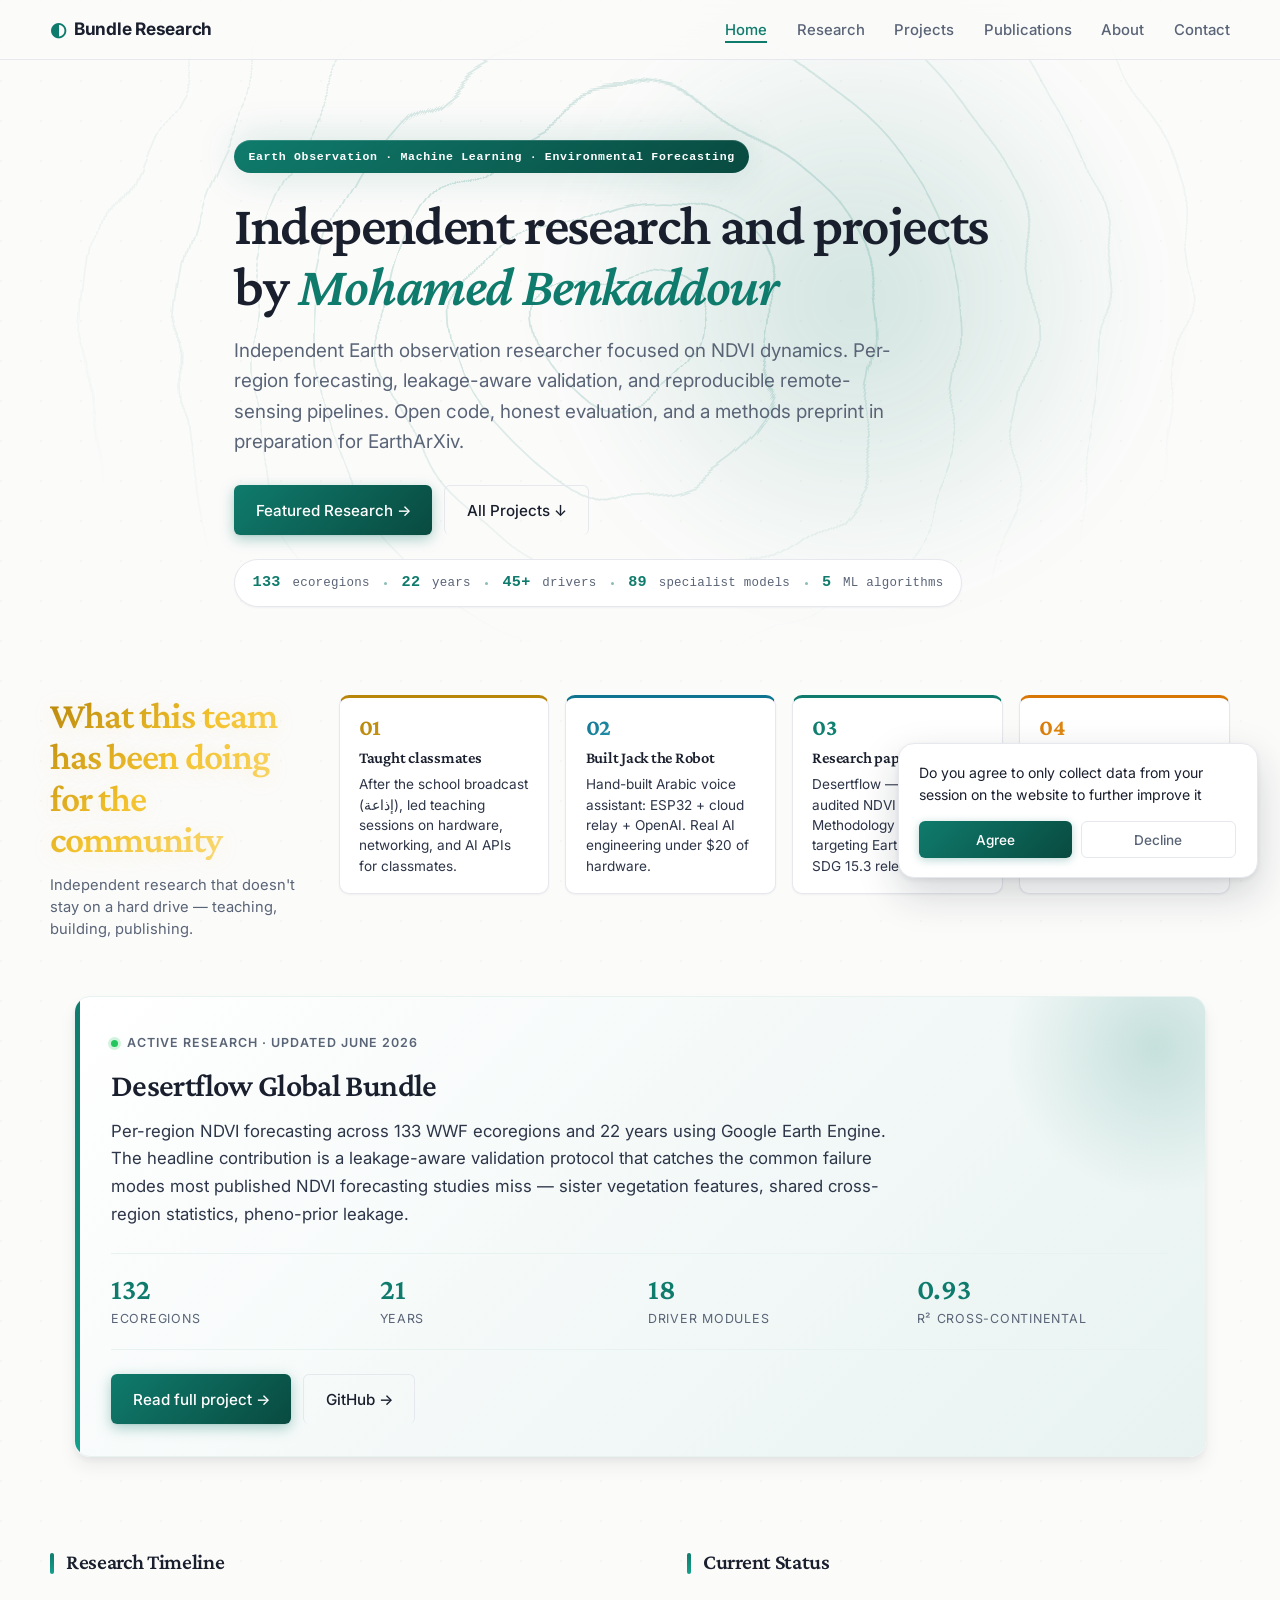
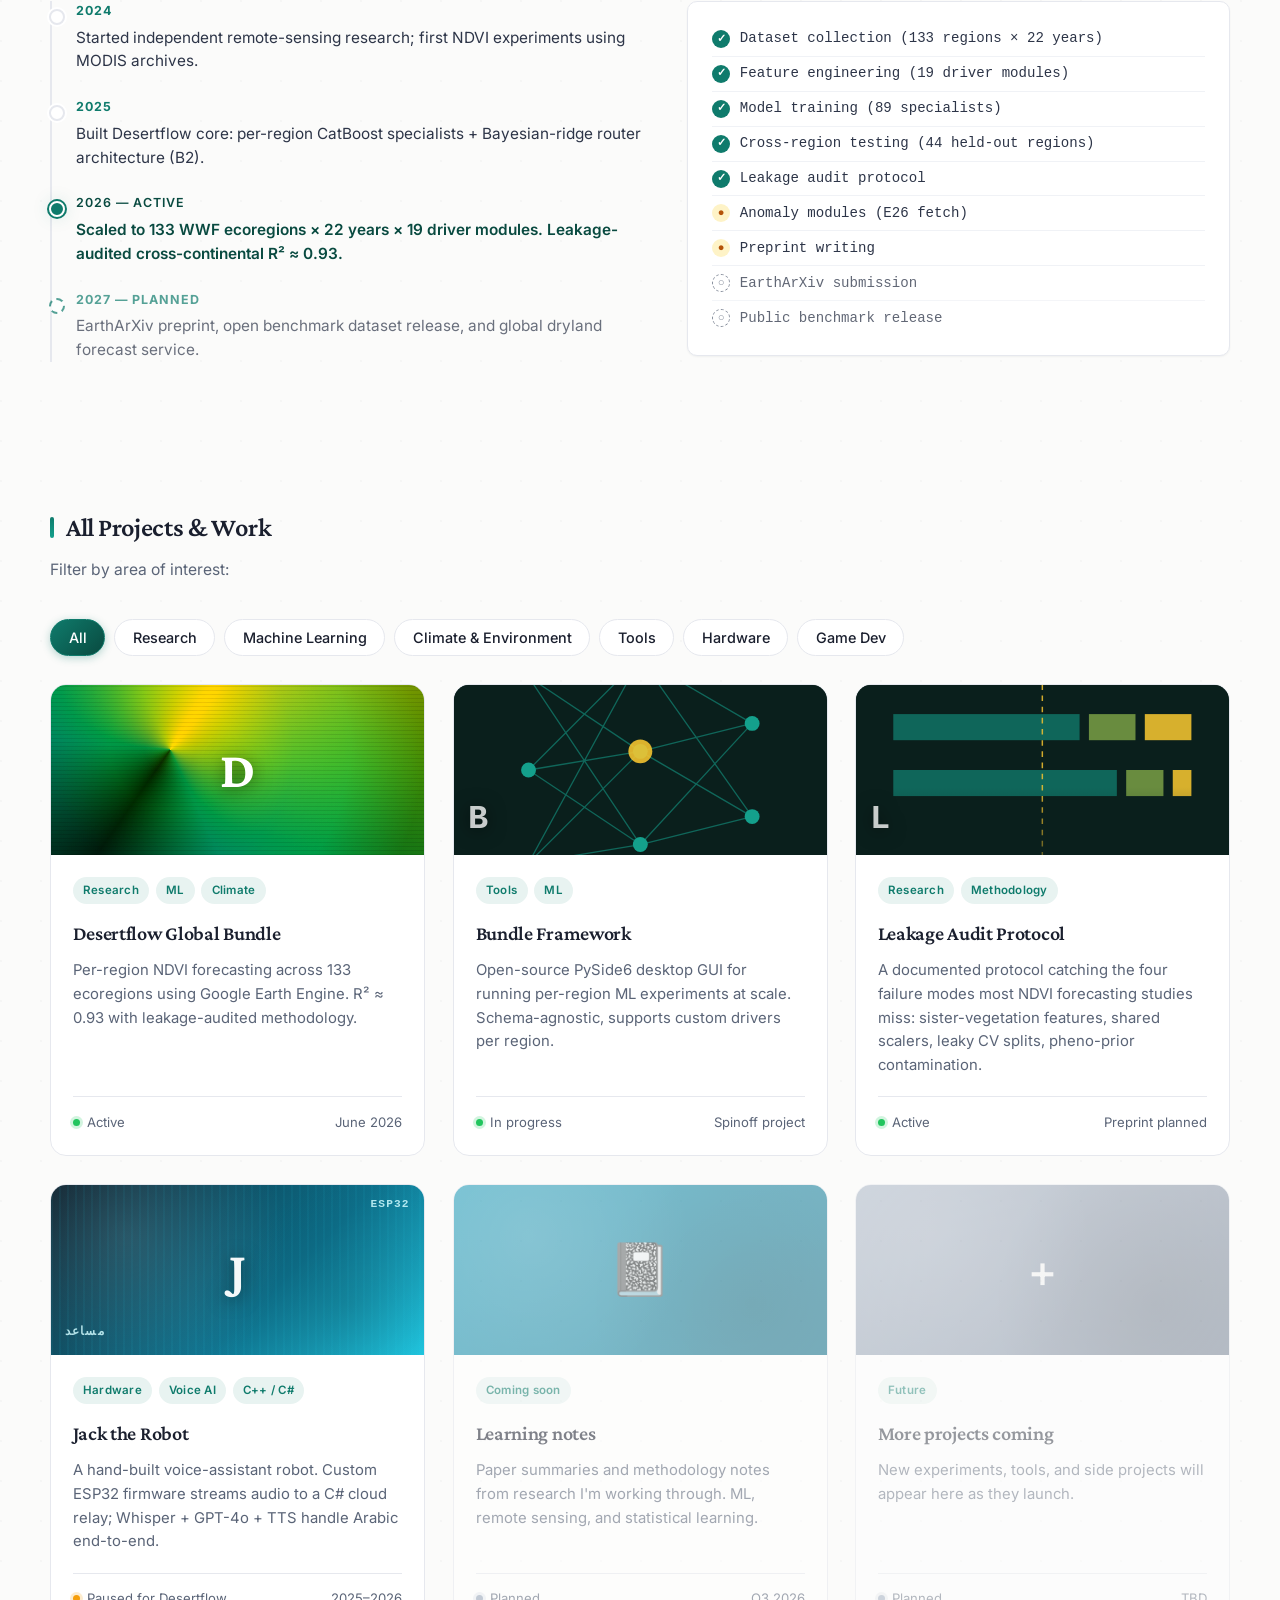
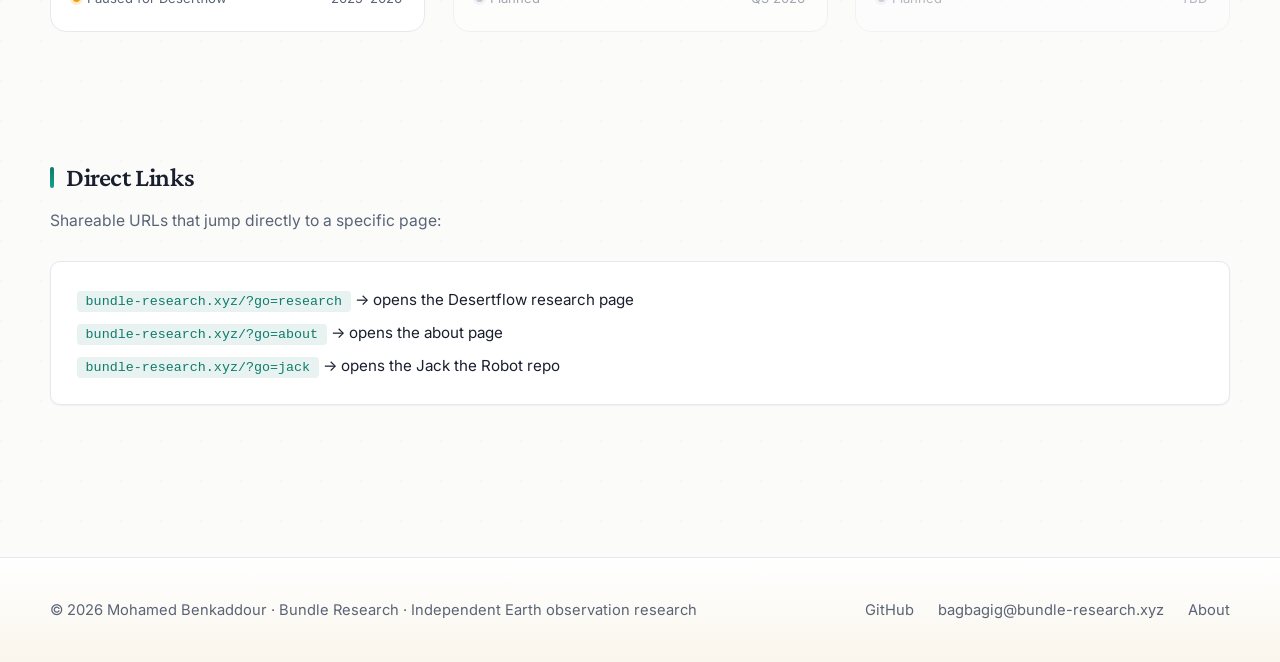
==== index.html @ 55f3ada4 "Homepage: move community section right after hero, gold title + horizontal card row User wanted the " ====
<!doctype html>
<html lang="en">
<head>
<meta charset="utf-8">
<meta name="viewport" content="width=device-width,initial-scale=1">
<title>Bundle Research — Mohamed Benkaddour</title>
<meta name="description" content="Independent research and projects by Mohamed Benkaddour. Earth observation, machine learning, and reproducible tools for satellite-based environmental forecasting.">

<!-- Favicon -->
<link rel="icon" type="image/svg+xml" href="favicon.svg">

<!-- Open Graph (Facebook, LinkedIn, etc) -->
<meta property="og:type" content="website">
<meta property="og:url" content="https://bundle-research.xyz/">
<meta property="og:title" content="Bundle Research — Independent Earth Observation Research">
<meta property="og:description" content="Per-region NDVI forecasting across 133 ecoregions. Cross-continental R² ≈ 0.93 with leakage-audited methodology.">
<meta property="og:site_name" content="Bundle Research">

<!-- Twitter Card -->
<meta name="twitter:card" content="summary_large_image">
<meta name="twitter:title" content="Bundle Research — Independent Earth Observation Research">
<meta name="twitter:description" content="Per-region NDVI forecasting across 133 ecoregions. Cross-continental R² ≈ 0.93 with leakage-audited methodology.">

<!-- URL Redirect: ?go=X jumps to a project. Plain URL = portfolio (no redirect). -->
<script>
(function(){
  var params = new URLSearchParams(window.location.search);
  var go = params.get('go');
  var map = {
    'desertflow': '/desertflow.html',
    'bundle': '/desertflow.html',
    'research': '/desertflow.html',
    'paper': '/desertflow.html',
    'about': '/about.html',
    'jack': 'https://github.com/mohtheghost/jack-the-Robot-pr'
  };
  if (go && map[go]) {
    window.location.replace(map[go]);
  }
})();
</script>

<!-- Google Fonts: Inter (body) + Crimson Pro (serif headlines) -->
<link rel="preconnect" href="https://fonts.googleapis.com">
<link rel="preconnect" href="https://fonts.gstatic.com" crossorigin>
<link href="https://fonts.googleapis.com/css2?family=Inter:wght@400;500;600;700&family=Crimson+Pro:ital,wght@0,400;0,500;0,600;1,400&display=swap" rel="stylesheet">

<link rel="stylesheet" href="style.css">
</head>
<body>

<nav class="nav">
  <div class="nav-inner">
    <a href="/" class="nav-brand">Bundle Research</a>
    <ul class="nav-links">
      <li><a href="/" class="active">Home</a></li>
      <li><a href="desertflow.html">Research</a></li>
      <li><a href="#projects">Projects</a></li>
      <li><a href="publications.html">Publications</a></li>
      <li><a href="about.html">About</a></li>
      <li><a href="#contact-footer" onclick="document.getElementById('contact-footer').scrollIntoView({behavior:'smooth'});return false;">Contact</a></li>
    </ul>
  </div>
</nav>

<section class="hero-home container-narrow">
  <!-- Decorative topographic background — research/satellite aesthetic -->
  <div class="hero-topo-bg" aria-hidden="true">
    <svg xmlns="http://www.w3.org/2000/svg" viewBox="0 0 600 600" preserveAspectRatio="xMidYMid slice">
      <defs>
        <filter id="hero-warp" x="-20%" y="-20%" width="140%" height="140%">
          <feTurbulence type="fractalNoise" baseFrequency="0.008" numOctaves="3" seed="11"/>
          <feDisplacementMap in="SourceGraphic" scale="55"/>
        </filter>
      </defs>
      <g fill="none" stroke="currentColor" stroke-width="0.9" filter="url(#hero-warp)">
        <circle cx="300" cy="300" r="40"/>
        <circle cx="300" cy="300" r="80"/>
        <circle cx="300" cy="300" r="120"/>
        <circle cx="300" cy="300" r="160"/>
        <circle cx="300" cy="300" r="200"/>
        <circle cx="300" cy="300" r="240"/>
        <circle cx="300" cy="300" r="280"/>
      </g>
    </svg>
  </div>
  <span class="badge badge-mono" data-reveal>Earth Observation · Machine Learning · Environmental Forecasting</span>
  <h1 data-reveal data-reveal-delay="1">Independent research and projects by <span class="accent">Mohamed Benkaddour</span></h1>
  <p class="lede" data-reveal data-reveal-delay="2">Independent Earth observation researcher focused on NDVI dynamics. Per-region forecasting, leakage-aware validation, and reproducible remote-sensing pipelines. Open code, honest evaluation, and a methods preprint in preparation for EarthArXiv.</p>
  <div class="ctas" data-reveal data-reveal-delay="3">
    <a class="btn btn-primary" href="desertflow.html">Featured Research →</a>
    <a class="btn btn-secondary" href="#projects">All Projects ↓</a>
  </div>
  <!-- Achievement strip: compact credibility row -->
  <div class="achievement-strip" data-reveal data-reveal-delay="4">
    <span><strong>133</strong> ecoregions</span>
    <span class="dot-sep"></span>
    <span><strong>22</strong> years</span>
    <span class="dot-sep"></span>
    <span><strong>45+</strong> drivers</span>
    <span class="dot-sep"></span>
    <span><strong>89</strong> specialist models</span>
    <span class="dot-sep"></span>
    <span><strong>5</strong> ML algorithms</span>
  </div>
</section>

<!-- COMMUNITY IMPACT — gold title on left, horizontal card row on right -->
<section class="container team-impact-section" id="impact" data-reveal>
  <div class="team-impact-row">

    <div class="team-impact-title-block">
      <h2 class="team-impact-title">What this team has been doing for the community</h2>
      <p class="team-impact-sub">Independent research that doesn't stay on a hard drive — teaching, building, publishing.</p>
    </div>

    <div class="team-impact-cards">

      <a class="team-card" href="jack-the-robot.html#school">
        <div class="team-card-num">01</div>
        <h3 class="team-card-title">Taught classmates</h3>
        <p class="team-card-desc">After the school broadcast (إذاعة), led teaching sessions on hardware, networking, and AI APIs for classmates.</p>
      </a>

      <a class="team-card" href="jack-the-robot.html">
        <div class="team-card-num">02</div>
        <h3 class="team-card-title">Built Jack the Robot</h3>
        <p class="team-card-desc">Hand-built Arabic voice assistant: ESP32 + cloud relay + OpenAI. Real AI engineering under $20 of hardware.</p>
      </a>

      <a class="team-card" href="desertflow.html">
        <div class="team-card-num">03</div>
        <h3 class="team-card-title">Research paper in prep</h3>
        <p class="team-card-desc">Desertflow — leakage-audited NDVI forecasting. Methodology paper targeting EarthArXiv with SDG 15.3 relevance.</p>
      </a>

      <a class="team-card" href="bundle-framework.html">
        <div class="team-card-num">04</div>
        <h3 class="team-card-title">Open framework</h3>
        <p class="team-card-desc">Bundle Framework — open-source toolkit for per-region ML. Anyone in the EO/climate/geospatial space can use it.</p>
      </a>

    </div>

  </div>
</section>

<!-- FEATURED: spotlight on the active research -->
<section class="container">
  <div class="featured-card" data-reveal>
    <div class="featured-meta">
      <span class="dot"></span> Active research · Updated June 2026
    </div>
    <h2 class="featured-title">Desertflow Global Bundle</h2>
    <p class="featured-desc">Per-region NDVI forecasting across 133 WWF ecoregions and 22 years using Google Earth Engine. The headline contribution is a leakage-aware validation protocol that catches the common failure modes most published NDVI forecasting studies miss — sister vegetation features, shared cross-region statistics, pheno-prior leakage.</p>
    <div class="featured-stats">
      <div><span class="featured-stat-num" data-counter-target="133">133</span><span class="featured-stat-label">ecoregions</span></div>
      <div><span class="featured-stat-num" data-counter-target="22">22</span><span class="featured-stat-label">years</span></div>
      <div><span class="featured-stat-num" data-counter-target="19">19</span><span class="featured-stat-label">driver modules</span></div>
      <div><span class="featured-stat-num" data-counter-target="0.93">0.93</span><span class="featured-stat-label">R² cross-continental</span></div>
    </div>
    <div class="ctas">
      <a class="btn btn-primary" href="desertflow.html">Read full project →</a>
      <a class="btn btn-secondary" href="https://github.com/mohtheghost">GitHub →</a>
    </div>
  </div>
</section>

<!-- RESEARCH TIMELINE + CURRENT STATUS -->
<section class="container research-meta-section">
  <div class="research-meta-grid">

    <!-- Timeline column -->
    <div class="research-timeline-col" data-reveal>
      <h2 class="section-title section-title-sm">Research Timeline</h2>
      <div class="timeline timeline-home">
        <div class="timeline-item">
          <div class="timeline-date">2024</div>
          <div class="timeline-text">Started independent remote-sensing research; first NDVI experiments using MODIS archives.</div>
        </div>
        <div class="timeline-item">
          <div class="timeline-date">2025</div>
          <div class="timeline-text">Built Desertflow core: per-region CatBoost specialists + Bayesian-ridge router architecture (B2).</div>
        </div>
        <div class="timeline-item timeline-item-current">
          <div class="timeline-date">2026 — Active</div>
          <div class="timeline-text">Scaled to 133 WWF ecoregions × 22 years × 19 driver modules. Leakage-audited cross-continental R² ≈ 0.93.</div>
        </div>
        <div class="timeline-item timeline-item-future">
          <div class="timeline-date">2027 — Planned</div>
          <div class="timeline-text">EarthArXiv preprint, open benchmark dataset release, and global dryland forecast service.</div>
        </div>
      </div>
    </div>

    <!-- Status column -->
    <div class="research-status-col" data-reveal data-reveal-delay="1">
      <h2 class="section-title section-title-sm">Current Status</h2>
      <ul class="status-checklist">
        <li class="status-done"><span class="status-mark">✓</span> Dataset collection (133 regions × 22 years)</li>
        <li class="status-done"><span class="status-mark">✓</span> Feature engineering (19 driver modules)</li>
        <li class="status-done"><span class="status-mark">✓</span> Model training (89 specialists)</li>
        <li class="status-done"><span class="status-mark">✓</span> Cross-region testing (44 held-out regions)</li>
        <li class="status-done"><span class="status-mark">✓</span> Leakage audit protocol</li>
        <li class="status-progress"><span class="status-mark">●</span> Anomaly modules (E26 fetch)</li>
        <li class="status-progress"><span class="status-mark">●</span> Preprint writing</li>
        <li class="status-planned"><span class="status-mark">○</span> EarthArXiv submission</li>
        <li class="status-planned"><span class="status-mark">○</span> Public benchmark release</li>
      </ul>
    </div>

  </div>
</section>

<section class="projects-section container" id="projects">
  <h2 class="section-title">All Projects &amp; Work</h2>
  <p class="section-subtitle">Filter by area of interest:</p>

  <div class="filters">
    <button class="filter active" data-filter="all">All</button>
    <button class="filter" data-filter="research">Research</button>
    <button class="filter" data-filter="ml">Machine Learning</button>
    <button class="filter" data-filter="climate">Climate &amp; Environment</button>
    <button class="filter" data-filter="tools">Tools</button>
    <button class="filter" data-filter="hardware">Hardware</button>
    <button class="filter" data-filter="gamedev">Game Dev</button>
  </div>

  <div class="projects-grid">

    <!-- DESERTFLOW (active research) -->
    <a class="project-card" href="desertflow.html" data-tags="research ml climate">
      <div class="project-card-image img-ndvi" aria-hidden="true">
        <span class="card-glyph">D</span>
        <span class="card-scan"></span>
      </div>
      <div class="project-card-body">
        <div class="project-card-tags">
          <span class="tag">Research</span>
          <span class="tag">ML</span>
          <span class="tag">Climate</span>
        </div>
        <h3 class="project-card-title">Desertflow Global Bundle</h3>
        <p class="project-card-desc">Per-region NDVI forecasting across 133 ecoregions using Google Earth Engine. R² ≈ 0.93 with leakage-audited methodology.</p>
        <div class="project-card-meta">
          <span class="project-card-status"><span class="dot"></span> Active</span>
          <span>June 2026</span>
        </div>
      </div>
    </a>

    <!-- BUNDLE FRAMEWORK (tool spinoff) -->
    <a class="project-card" href="bundle-framework.html" data-tags="tools ml">
      <div class="project-card-image img-neural" aria-hidden="true">
        <svg viewBox="0 0 200 200" preserveAspectRatio="xMidYMid slice">
          <rect width="200" height="200" fill="#0a1f1c"/>
          <g stroke="#14a08c" stroke-width="0.7" opacity="0.55" fill="none">
            <path d="M40,50 L100,40 M40,50 L100,90 M40,50 L100,140 M40,100 L100,40 M40,100 L100,90 M40,100 L100,140 M40,150 L100,40 M40,150 L100,90 M40,150 L100,140 M100,40 L160,75 M100,40 L160,125 M100,90 L160,75 M100,90 L160,125 M100,140 L160,75 M100,140 L160,125"/>
          </g>
          <g fill="#14a08c">
            <circle cx="40" cy="50" r="4"/><circle cx="40" cy="100" r="4"/><circle cx="40" cy="150" r="4"/>
            <circle cx="100" cy="40" r="4"/><circle cx="100" cy="90" r="4"/><circle cx="100" cy="140" r="4"/>
            <circle cx="160" cy="75" r="4"/><circle cx="160" cy="125" r="4"/>
          </g>
          <circle cx="100" cy="90" r="6" fill="#f4c430">
            <animate attributeName="opacity" values="1;0.25;1" dur="2.4s" repeatCount="indefinite"/>
            <animate attributeName="r" values="6;9;6" dur="2.4s" repeatCount="indefinite"/>
          </circle>
        </svg>
        <span class="card-glyph card-glyph-corner">B</span>
      </div>
      <div class="project-card-body">
        <div class="project-card-tags">
          <span class="tag">Tools</span>
          <span class="tag">ML</span>
        </div>
        <h3 class="project-card-title">Bundle Framework</h3>
        <p class="project-card-desc">Open-source PySide6 desktop GUI for running per-region ML experiments at scale. Schema-agnostic, supports custom drivers per region.</p>
        <div class="project-card-meta">
          <span class="project-card-status"><span class="dot"></span> In progress</span>
          <span>Spinoff project</span>
        </div>
      </div>
    </a>

    <!-- LEAKAGE AUDIT PROTOCOL (research methodology) -->
    <a class="project-card" href="leakage-audit.html" data-tags="research ml">
      <div class="project-card-image img-leakage" aria-hidden="true">
        <svg viewBox="0 0 200 200" preserveAspectRatio="xMidYMid slice">
          <rect width="200" height="200" fill="#0a1f1c"/>
          <!-- Time axis -->
          <line x1="20" y1="170" x2="180" y2="170" stroke="#14a08c" stroke-width="0.6" opacity="0.65"/>
          <g stroke="#14a08c" stroke-width="0.5" opacity="0.5">
            <line x1="40" y1="168" x2="40" y2="174"/>
            <line x1="80" y1="168" x2="80" y2="174"/>
            <line x1="120" y1="168" x2="120" y2="174"/>
            <line x1="160" y1="168" x2="160" y2="174"/>
          </g>
          <!-- Train / val / test rolling windows -->
          <g>
            <rect x="20"  y="40"  width="80"  height="14" fill="#14a08c" opacity="0.55"/>
            <rect x="105" y="40"  width="25"  height="14" fill="#88b04b" opacity="0.75"/>
            <rect x="135" y="40"  width="25"  height="14" fill="#f4c430" opacity="0.88"/>
            <rect x="20"  y="70"  width="100" height="14" fill="#14a08c" opacity="0.55"/>
            <rect x="125" y="70"  width="25"  height="14" fill="#88b04b" opacity="0.75"/>
            <rect x="155" y="70"  width="25"  height="14" fill="#f4c430" opacity="0.88"/>
            <rect x="20"  y="100" width="120" height="14" fill="#14a08c" opacity="0.55"/>
            <rect x="145" y="100" width="20"  height="14" fill="#88b04b" opacity="0.75"/>
            <rect x="170" y="100" width="10"  height="14" fill="#f4c430" opacity="0.88"/>
          </g>
          <!-- Forbidden-zone guard line -->
          <line x1="100" y1="30" x2="100" y2="170" stroke="#f4c430" stroke-width="0.8" stroke-dasharray="3 3" opacity="0.85"/>
          <text x="103" y="28" font-family="monospace" font-size="7" fill="#f4c430" opacity="0.9">t = cutoff</text>
        </svg>
        <span class="card-glyph card-glyph-corner">L</span>
      </div>
      <div class="project-card-body">
        <div class="project-card-tags">
          <span class="tag">Research</span>
          <span class="tag">Methodology</span>
        </div>
        <h3 class="project-card-title">Leakage Audit Protocol</h3>
        <p class="project-card-desc">A documented protocol catching the four failure modes most NDVI forecasting studies miss: sister-vegetation features, shared scalers, leaky CV splits, pheno-prior contamination.</p>
        <div class="project-card-meta">
          <span class="project-card-status"><span class="dot"></span> Active</span>
          <span>Preprint planned</span>
        </div>
      </div>
    </a>

    <!-- JACK THE ROBOT (hardware: ESP32 Arabic voice assistant) -->
    <a class="project-card" href="jack-the-robot.html" data-tags="hardware tools">
      <div class="project-card-image" style="background:linear-gradient(135deg,#0a1f2c 0%,#0e7490 60%,#22d3ee 100%);position:relative;overflow:hidden">
        <span class="card-glyph" style="z-index:3">J</span>
        <span style="position:absolute;inset:0;background:repeating-linear-gradient(90deg,rgba(34,211,238,0.06) 0 2px,transparent 2px 8px);z-index:1"></span>
        <span style="position:absolute;top:10px;right:14px;font-family:var(--font-mono);font-size:0.7rem;color:rgba(207,250,254,0.85);letter-spacing:0.1em;z-index:2">ESP32</span>
        <span style="position:absolute;bottom:14px;left:14px;font-family:var(--font-mono);font-size:0.72rem;color:rgba(207,250,254,0.85);letter-spacing:0.1em;z-index:2">مساعد</span>
      </div>
      <div class="project-card-body">
        <div class="project-card-tags">
          <span class="tag">Hardware</span>
          <span class="tag">Voice AI</span>
          <span class="tag">C++ / C#</span>
        </div>
        <h3 class="project-card-title">Jack the Robot</h3>
        <p class="project-card-desc">A hand-built voice-assistant robot. Custom ESP32 firmware streams audio to a C# cloud relay; Whisper + GPT-4o + TTS handle Arabic end-to-end.</p>
        <div class="project-card-meta">
          <span class="project-card-status"><span class="dot dot-paused"></span> Paused for Desertflow</span>
          <span>2025–2026</span>
        </div>
      </div>
    </a>

    <!-- LEARNING NOTES (placeholder, future) -->
    <div class="project-card" data-tags="research ml tools" style="opacity:.55;cursor:default">
      <div class="project-card-image" style="background:linear-gradient(135deg,#0891b2 0%,#0e7490 100%)">📓</div>
      <div class="project-card-body">
        <div class="project-card-tags">
          <span class="tag">Coming soon</span>
        </div>
        <h3 class="project-card-title">Learning notes</h3>
        <p class="project-card-desc">Paper summaries and methodology notes from research I'm working through. ML, remote sensing, and statistical learning.</p>
        <div class="project-card-meta">
          <span class="project-card-status"><span class="dot dot-planned"></span> Planned</span>
          <span>Q3 2026</span>
        </div>
      </div>
    </div>

    <!-- MORE COMING -->
    <div class="project-card" data-tags="research ml tools" style="opacity:.45;cursor:default">
      <div class="project-card-image" style="background:linear-gradient(135deg,#94a3b8 0%,#64748b 100%)">+</div>
      <div class="project-card-body">
        <div class="project-card-tags">
          <span class="tag">Future</span>
        </div>
        <h3 class="project-card-title">More projects coming</h3>
        <p class="project-card-desc">New experiments, tools, and side projects will appear here as they launch.</p>
        <div class="project-card-meta">
          <span class="project-card-status"><span class="dot dot-planned"></span> Planned</span>
          <span>TBD</span>
        </div>
      </div>
    </div>

  </div>
</section>

<!-- Quick direct-link shortcuts (for sharing) -->
<section class="container shortcuts-section">
  <h2 class="section-title">Direct Links</h2>
  <p class="section-subtitle">Shareable URLs that jump directly to a specific page:</p>
  <div class="shortcuts">
    <code>bundle-research.xyz/?go=research</code> → opens the Desertflow research page<br>
    <code>bundle-research.xyz/?go=about</code> → opens the about page<br>
    <code>bundle-research.xyz/?go=jack</code> → opens the Jack the Robot repo
  </div>
</section>

<footer>
  <div class="footer-inner">
    <span>© 2026 Mohamed Benkaddour · Bundle Research · Independent Earth observation research</span>
    <div class="footer-links">
      <a href="https://github.com/mohtheghost">GitHub</a>
      <a href="#" id="contact-footer" onclick="copyEmail(this);return false;">bagbagig@bundle-research.xyz</a>
      <a href="about.html">About</a>
    </div>
  </div>
</footer>

<script>
  // Copy email to clipboard with visual feedback
  function copyEmail(el){
    navigator.clipboard.writeText('bagbagig@bundle-research.xyz').then(()=>{
      const orig=el.innerHTML;
      el.innerHTML='✓ Copied!';
      el.classList.add('copied');
      setTimeout(()=>{el.innerHTML=orig;el.classList.remove('copied')},2000);
    });
  }

  // Project filter
  const filters=document.querySelectorAll('.filter');
  const cards=document.querySelectorAll('.project-card');
  filters.forEach(btn=>{
    btn.addEventListener('click',()=>{
      filters.forEach(f=>f.classList.remove('active'));
      btn.classList.add('active');
      const filter=btn.dataset.filter;
      cards.forEach(card=>{
        const tags=(card.dataset.tags||'').split(' ');
        card.style.display=(filter==='all'||tags.includes(filter))?'':'none';
      });
    });
  });
</script>

<!-- Cloudflare Web Analytics -->
<script defer src='https://static.cloudflareinsights.com/beacon.min.js' data-cf-beacon='{"token": "4aaf0ee4234e476abf6fdd8727459ccf"}'></script>
<!-- End Cloudflare Web Analytics -->

<!-- Consent banner + opt-in Microsoft Clarity (only loads if user agrees) -->
<script src="consent.js" defer></script>

<!-- Lightweight feedback survey (runs after consent is dismissed) -->
<script src="surveys.js" defer></script>

<!-- Scroll reveals + animated stat counters + nav-on-scroll shadow -->
<script src="effects.js" defer></script>

</body>
</html>
---- style.css ----
/* ==========================================================================
   Bundle Research — Design System v2.0
   Refined typography, richer color, animated interactions
   ========================================================================== */

/* ---------- 1. Design tokens --------------------------------------------- */
:root {
  /* Brand color — kept consistent with favicon */
  --accent: #0f7b6c;
  --accent-dark: #094a40;
  --accent-light: #14a08c;
  --accent-soft: #e8f3f1;
  --accent-glow: rgba(15, 123, 108, 0.18);

  /* Secondary accent — warm complement */
  --gold: #b8860b;
  --gold-soft: #fdf3d7;

  /* Neutrals — warmer than default grays */
  --ink: #1a1f2e;
  --ink-soft: #2d3548;
  --muted: #5a6477;
  --line: #e6e8ee;
  --line-soft: #f0f2f6;
  --bg: #fbfbfa;
  --bg-warm: #faf6ed;
  --card: #ffffff;

  /* Dark-section tokens */
  --dark-bg: #0a1f1c;
  --dark-bg-soft: #143027;
  --dark-line: #1f3a35;
  --on-dark: rgba(255, 255, 255, 0.92);
  --on-dark-soft: rgba(255, 255, 255, 0.72);

  /* Nav */
  --nav-bg: rgba(251, 251, 250, 0.85);

  /* Shadows */
  --shadow-xs: 0 1px 2px rgba(15, 30, 40, 0.05);
  --shadow-sm: 0 2px 4px rgba(15, 30, 40, 0.05), 0 1px 2px rgba(15, 30, 40, 0.04);
  --shadow-md: 0 4px 6px rgba(15, 30, 40, 0.05), 0 10px 18px rgba(15, 30, 40, 0.06);
  --shadow-lg: 0 10px 22px rgba(15, 30, 40, 0.06), 0 24px 48px rgba(15, 30, 40, 0.10);
  --shadow-glow: 0 0 40px rgba(15, 123, 108, 0.18);
  --shadow-glow-strong: 0 0 60px rgba(15, 123, 108, 0.30);

  /* Transitions */
  --tx-fast: 150ms cubic-bezier(0.16, 1, 0.3, 1);
  --tx-base: 280ms cubic-bezier(0.16, 1, 0.3, 1);
  --tx-slow: 500ms cubic-bezier(0.16, 1, 0.3, 1);
  --tx-spring: 600ms cubic-bezier(0.34, 1.56, 0.64, 1);

  /* Typography */
  --font-sans: 'Inter', -apple-system, BlinkMacSystemFont, 'Segoe UI', Roboto, sans-serif;
  --font-serif: 'Crimson Pro', 'Crimson Text', Georgia, 'Times New Roman', serif;
  --font-mono: 'JetBrains Mono', 'SF Mono', Menlo, Consolas, monospace;

  /* Spacing scale */
  --sp-1: 0.25rem;
  --sp-2: 0.5rem;
  --sp-3: 0.75rem;
  --sp-4: 1rem;
  --sp-6: 1.5rem;
  --sp-8: 2rem;
  --sp-12: 3rem;
  --sp-16: 4rem;
  --sp-24: 6rem;

  /* Border radii */
  --r-sm: 6px;
  --r-md: 10px;
  --r-lg: 16px;
  --r-xl: 24px;
}

/* ---------- 2. Reset & base ---------------------------------------------- */
* { box-sizing: border-box; }
html, body { margin: 0; padding: 0; }
html { scroll-behavior: smooth; }
body {
  font-family: var(--font-sans);
  color: var(--ink);
  line-height: 1.65;
  background: var(--bg);
  -webkit-font-smoothing: antialiased;
  -moz-osx-font-smoothing: grayscale;
  text-rendering: optimizeLegibility;
  /* Subtle dotted background for warmth */
  background-image: radial-gradient(circle at 1px 1px, rgba(15, 30, 40, 0.025) 1px, transparent 0);
  background-size: 40px 40px;
}

::selection { background: var(--accent); color: #fff; }

/* ---------- 3. Navigation ------------------------------------------------ */
.nav {
  position: sticky;
  top: 0;
  z-index: 100;
  background: var(--nav-bg);
  backdrop-filter: saturate(180%) blur(16px);
  -webkit-backdrop-filter: saturate(180%) blur(16px);
  border-bottom: 1px solid var(--line);
  padding: 0.85rem 1.5rem;
  transition: box-shadow var(--tx-base), background var(--tx-base);
}
.nav.scrolled {
  box-shadow: var(--shadow-sm);
  background: rgba(251, 251, 250, 0.94);
}
.nav-inner {
  max-width: 1180px;
  margin: 0 auto;
  display: flex;
  align-items: center;
  justify-content: space-between;
}
.nav-brand {
  font-weight: 700;
  font-size: 1.08rem;
  text-decoration: none;
  color: var(--ink);
  letter-spacing: -0.015em;
  display: inline-flex;
  align-items: center;
  transition: color var(--tx-fast);
}
.nav-brand::before {
  content: "◐";
  color: var(--accent);
  margin-right: 0.45rem;
  font-size: 1.1em;
  transition: transform var(--tx-base);
  display: inline-block;
}
.nav-brand:hover::before { transform: rotate(180deg); }
.nav-links {
  display: flex;
  gap: 1.85rem;
  list-style: none;
  margin: 0;
  padding: 0;
}
.nav-links a {
  text-decoration: none;
  color: var(--muted);
  font-weight: 500;
  font-size: 0.93rem;
  position: relative;
  padding: 4px 0;
  transition: color var(--tx-fast);
}
.nav-links a::after {
  content: "";
  position: absolute;
  bottom: 0;
  left: 0;
  width: 0;
  height: 2px;
  background: var(--accent);
  transition: width var(--tx-base);
}
.nav-links a:hover, .nav-links a.active { color: var(--accent); }
.nav-links a:hover::after, .nav-links a.active::after { width: 100%; }

/* ---------- 4. Containers ------------------------------------------------ */
.container { max-width: 1180px; margin: 0 auto; padding: 0 1.5rem; }
.container-narrow { max-width: 860px; margin: 0 auto; padding: 0 1.5rem; }

/* ---------- 5. Hero: homepage ------------------------------------------- */
.hero-home {
  padding: 5rem 1.5rem 3.5rem;
  position: relative;
}
.hero-home::before {
  /* Soft animated gradient blob behind the hero */
  content: "";
  position: absolute;
  top: -10%;
  right: -10%;
  width: 600px;
  height: 600px;
  background: radial-gradient(circle, var(--accent-glow) 0%, transparent 70%);
  filter: blur(40px);
  z-index: -1;
  animation: float-blob 14s ease-in-out infinite alternate;
}
@keyframes float-blob {
  0% { transform: translate(0, 0) scale(1); }
  100% { transform: translate(-50px, 50px) scale(1.1); }
}
.hero-home h1 {
  font-family: var(--font-serif);
  font-size: clamp(2.25rem, 5vw, 3.5rem);
  line-height: 1.08;
  margin: 0 0 1.25rem;
  font-weight: 600;
  letter-spacing: -0.025em;
  max-width: 820px;
  color: var(--ink);
}
.hero-home h1 .accent { color: var(--accent); font-style: italic; }
.hero-home .lede {
  font-size: 1.18rem;
  color: var(--muted);
  max-width: 680px;
  margin: 0 0 1.75rem;
  line-height: 1.6;
}

/* ---------- 6. Hero: project page --------------------------------------- */
.hero-project {
  background:
    linear-gradient(180deg, rgba(10, 31, 28, 0.55), rgba(10, 31, 28, 0.92)),
    url('hero-bg.jpg');
  background-size: cover;
  background-position: center;
  color: #fff;
  padding: 6rem 1.5rem 4.5rem;
  position: relative;
  overflow: hidden;
}
.hero-project::after {
  /* Vignette + grain */
  content: "";
  position: absolute;
  inset: 0;
  background: radial-gradient(ellipse at center, transparent 40%, rgba(0, 0, 0, 0.35) 100%);
  pointer-events: none;
}
.hero-project h1 {
  font-family: var(--font-serif);
  font-size: clamp(2rem, 4.5vw, 3rem);
  line-height: 1.1;
  margin: 0 0 1.15rem;
  color: #fff;
  font-weight: 600;
  letter-spacing: -0.02em;
  text-shadow: 0 2px 18px rgba(0, 0, 0, 0.5);
}
.hero-project .lede {
  font-size: 1.18rem;
  color: var(--on-dark);
  max-width: 720px;
  line-height: 1.55;
  text-shadow: 0 1px 8px rgba(0, 0, 0, 0.4);
}
.hero-project .badge {
  background: rgba(15, 123, 108, 0.92);
  border: 1px solid rgba(255, 255, 255, 0.25);
  backdrop-filter: blur(6px);
}

/* ---------- 7. Badge ----------------------------------------------------- */
.badge {
  display: inline-block;
  font-size: 0.76rem;
  font-weight: 600;
  letter-spacing: 0.08em;
  text-transform: uppercase;
  color: #fff;
  background: var(--accent);
  padding: 0.45rem 0.9rem;
  border-radius: 999px;
  margin-bottom: 1.4rem;
  box-shadow: var(--shadow-glow);
  position: relative;
}

/* ---------- 8. Buttons --------------------------------------------------- */
.btn {
  display: inline-flex;
  align-items: center;
  gap: 0.4rem;
  padding: 0.75rem 1.35rem;
  border-radius: var(--r-sm);
  text-decoration: none;
  font-weight: 500;
  font-size: 0.95rem;
  font-family: inherit;
  border: none;
  cursor: pointer;
  transition: all var(--tx-base);
  position: relative;
  overflow: hidden;
}
.btn-primary {
  background: linear-gradient(135deg, var(--accent), var(--accent-dark));
  color: #fff;
  box-shadow: 0 4px 14px rgba(15, 123, 108, 0.35), 0 1px 2px rgba(0, 0, 0, 0.06);
}
.btn-primary:hover {
  transform: translateY(-2px);
  box-shadow: 0 8px 24px rgba(15, 123, 108, 0.45), 0 2px 4px rgba(0, 0, 0, 0.08);
  filter: brightness(1.05);
}
.btn-primary:active { transform: translateY(0); }
.btn-secondary {
  background: transparent;
  color: var(--ink);
  border: 1px solid var(--line);
  transition: all var(--tx-base);
}
.btn-secondary:hover {
  border-color: var(--ink);
  background: var(--card);
  transform: translateY(-1px);
  box-shadow: var(--shadow-sm);
}
.hero-project .btn-secondary {
  background: rgba(255, 255, 255, 0.12);
  color: #fff;
  border-color: rgba(255, 255, 255, 0.32);
  backdrop-filter: blur(6px);
}
.hero-project .btn-secondary:hover {
  background: rgba(255, 255, 255, 0.22);
  border-color: rgba(255, 255, 255, 0.55);
}
.ctas { display: flex; gap: 0.75rem; flex-wrap: wrap; margin-top: 1.5rem; }

/* ---------- 9. Featured card ------------------------------------------- */
.featured-card {
  background:
    linear-gradient(135deg, #ffffff 0%, var(--accent-soft) 100%);
  border: 1px solid var(--accent-soft);
  border-radius: var(--r-lg);
  padding: 2.25rem 2.25rem 2rem;
  margin: 2rem 0 3rem;
  box-shadow: var(--shadow-md);
  position: relative;
  overflow: hidden;
  transition: transform var(--tx-base), box-shadow var(--tx-base);
}
.featured-card:hover {
  transform: translateY(-4px);
  box-shadow: var(--shadow-lg);
}
.featured-card::before {
  content: "";
  position: absolute;
  top: 0; left: 0;
  width: 5px; height: 100%;
  background: linear-gradient(180deg, var(--accent), var(--accent-light));
}
.featured-card::after {
  /* Subtle glow on top-right */
  content: "";
  position: absolute;
  top: -100px; right: -100px;
  width: 300px; height: 300px;
  background: radial-gradient(circle, var(--accent-glow) 0%, transparent 70%);
  pointer-events: none;
}
.featured-meta {
  display: flex;
  align-items: center;
  gap: 0.55rem;
  font-size: 0.78rem;
  color: var(--muted);
  text-transform: uppercase;
  letter-spacing: 0.08em;
  font-weight: 600;
  margin-bottom: 0.85rem;
}
.featured-title {
  font-family: var(--font-serif);
  font-size: 2rem;
  font-weight: 600;
  margin: 0 0 0.85rem;
  letter-spacing: -0.02em;
  color: var(--ink);
  line-height: 1.15;
}
.featured-desc {
  font-size: 1.05rem;
  color: var(--ink-soft);
  margin: 0 0 1.5rem;
  line-height: 1.65;
  max-width: 780px;
}
.featured-stats {
  display: grid;
  grid-template-columns: repeat(auto-fit, minmax(120px, 1fr));
  gap: 1rem;
  padding: 1.25rem 0;
  margin: 1.25rem 0;
  border-top: 1px solid var(--accent-soft);
  border-bottom: 1px solid var(--accent-soft);
}
.featured-stats > div { display: flex; flex-direction: column; }
.featured-stat-num {
  font-family: var(--font-serif);
  font-size: 1.85rem;
  font-weight: 600;
  color: var(--accent);
  line-height: 1;
}
.featured-stat-label {
  font-size: 0.78rem;
  color: var(--muted);
  text-transform: uppercase;
  letter-spacing: 0.06em;
  margin-top: 0.35rem;
}

/* ---------- 10. Shortcuts box ------------------------------------------- */
.shortcuts-section { padding: 1.5rem 0 4.5rem; }
.shortcuts {
  background: var(--card);
  border: 1px solid var(--line);
  border-radius: var(--r-md);
  padding: 1.35rem 1.6rem;
  font-size: 0.95rem;
  line-height: 2.15;
  color: var(--ink);
  box-shadow: var(--shadow-xs);
}
.shortcuts code {
  background: var(--accent-soft);
  color: var(--accent);
  padding: 3px 9px;
  border-radius: 4px;
  font-size: 0.88em;
  font-family: var(--font-mono);
  font-weight: 500;
}

/* ---------- 11. Section titles ----------------------------------------- */
.section-title {
  font-family: var(--font-serif);
  font-size: 1.65rem;
  font-weight: 600;
  margin: 0 0 0.5rem;
  display: flex;
  align-items: center;
  letter-spacing: -0.015em;
  color: var(--ink);
}
.section-title::before {
  content: "";
  display: inline-block;
  width: 4px;
  height: 1.3rem;
  background: linear-gradient(180deg, var(--accent), var(--accent-light));
  margin-right: 0.75rem;
  border-radius: 2px;
}
.section-subtitle { color: var(--muted); margin: 0 0 1.75rem; font-size: 0.98rem; }

/* ---------- 12. Filter chips ------------------------------------------- */
.filters { display: flex; flex-wrap: wrap; gap: 0.55rem; margin: 2.25rem 0 1.75rem; }
.filter {
  background: var(--card);
  border: 1px solid var(--line);
  padding: 0.55rem 1.1rem;
  border-radius: 999px;
  font-size: 0.9rem;
  cursor: pointer;
  color: var(--ink);
  font-weight: 500;
  font-family: inherit;
  transition: all var(--tx-base);
}
.filter:hover {
  border-color: var(--accent);
  color: var(--accent);
  transform: translateY(-1px);
  box-shadow: var(--shadow-xs);
}
.filter.active {
  background: linear-gradient(135deg, var(--accent), var(--accent-dark));
  color: #fff;
  border-color: var(--accent);
  box-shadow: 0 2px 8px rgba(15, 123, 108, 0.3);
}

/* ---------- 13. Project grid + cards (with 3D hover) ------------------ */
.projects-section { padding: 2.5rem 0 4.5rem; }
.projects-grid {
  display: grid;
  grid-template-columns: repeat(auto-fit, minmax(330px, 1fr));
  gap: 1.75rem;
  margin: 1.75rem 0;
}
.project-card {
  background: var(--card);
  border: 1px solid var(--line);
  border-radius: var(--r-lg);
  overflow: hidden;
  transition: transform var(--tx-base), box-shadow var(--tx-base), border-color var(--tx-base);
  text-decoration: none;
  color: inherit;
  display: flex;
  flex-direction: column;
  position: relative;
  will-change: transform;
}
.project-card[href]:hover {
  transform: translateY(-6px);
  border-color: var(--accent);
  box-shadow: 0 18px 40px rgba(15, 30, 40, 0.12), 0 4px 12px rgba(15, 123, 108, 0.10);
}
.project-card-image {
  height: 170px;
  background: linear-gradient(135deg, #2a4858 0%, var(--accent) 100%);
  display: flex;
  align-items: center;
  justify-content: center;
  color: rgba(255, 255, 255, 0.95);
  font-size: 3.2rem;
  font-weight: 700;
  font-family: var(--font-serif);
  position: relative;
  overflow: hidden;
}
.project-card-image::before {
  /* Subtle pattern overlay */
  content: "";
  position: absolute;
  inset: 0;
  background:
    radial-gradient(circle at 20% 30%, rgba(255, 255, 255, 0.12) 0%, transparent 50%),
    radial-gradient(circle at 80% 70%, rgba(0, 0, 0, 0.15) 0%, transparent 50%);
}
.project-card[href]:hover .project-card-image::after {
  /* Subtle shine sweep on hover */
  content: "";
  position: absolute;
  top: 0; left: -100%;
  width: 50%; height: 100%;
  background: linear-gradient(90deg, transparent, rgba(255, 255, 255, 0.18), transparent);
  animation: shine 0.8s ease-out;
}
@keyframes shine {
  to { left: 150%; }
}
.project-card-body {
  padding: 1.35rem;
  flex: 1;
  display: flex;
  flex-direction: column;
}
.project-card-tags { display: flex; flex-wrap: wrap; gap: 0.4rem; margin-bottom: 0.85rem; }
.tag {
  font-size: 0.72rem;
  padding: 0.25rem 0.65rem;
  background: var(--accent-soft);
  color: var(--accent);
  border-radius: 999px;
  font-weight: 600;
  letter-spacing: 0.02em;
}
.project-card-title {
  font-family: var(--font-serif);
  font-size: 1.25rem;
  font-weight: 600;
  margin: 0 0 0.55rem;
  letter-spacing: -0.015em;
  color: var(--ink);
}
.project-card-desc {
  color: var(--muted);
  font-size: 0.93rem;
  margin: 0 0 1.15rem;
  line-height: 1.6;
  flex: 1;
}
.project-card-meta {
  font-size: 0.82rem;
  color: var(--muted);
  display: flex;
  justify-content: space-between;
  align-items: center;
  border-top: 1px solid var(--line);
  padding-top: 0.9rem;
}
.project-card-status { display: flex; align-items: center; gap: 0.45rem; }

/* Status dots */
.dot {
  display: inline-block;
  width: 7px;
  height: 7px;
  border-radius: 50%;
  background: #22c55e;
  box-shadow: 0 0 0 3px rgba(34, 197, 94, 0.2);
  animation: pulse-dot 2.5s ease-in-out infinite;
}
@keyframes pulse-dot {
  0%, 100% { box-shadow: 0 0 0 3px rgba(34, 197, 94, 0.2); }
  50%      { box-shadow: 0 0 0 6px rgba(34, 197, 94, 0.08); }
}
.dot-paused {
  background: #f59e0b;
  box-shadow: 0 0 0 3px rgba(245, 158, 11, 0.2);
  animation: none;
}
.dot-planned {
  background: #94a3b8;
  box-shadow: 0 0 0 3px rgba(148, 163, 184, 0.2);
  animation: none;
}

/* ---------- 14. Detail-page content ----------------------------------- */
.content { padding: 0 0 5rem; }
.content h2 {
  font-family: var(--font-serif);
  font-size: 1.55rem;
  margin: 2.75rem 0 0.85rem;
  font-weight: 600;
  display: flex;
  align-items: center;
  letter-spacing: -0.015em;
  color: var(--ink);
}
.content h2::before {
  content: "";
  display: inline-block;
  width: 4px;
  height: 1.3rem;
  background: linear-gradient(180deg, var(--accent), var(--accent-light));
  margin-right: 0.75rem;
  border-radius: 2px;
  flex-shrink: 0;
}
.content p { margin: 0 0 1.1rem; font-size: 1.02rem; color: var(--ink-soft); }
.content ul { padding-left: 1.4rem; margin: 0 0 1.1rem; }
.content li { margin: 0.45rem 0; font-size: 1rem; color: var(--ink-soft); }
.content a {
  color: var(--accent);
  text-decoration: none;
  border-bottom: 1px solid var(--accent-soft);
  transition: border-color var(--tx-fast);
}
.content a:hover { border-color: var(--accent); }
.btn, .hero a, .copy-link { border-bottom: none !important; }
.content code, code {
  background: var(--accent-soft);
  color: var(--accent-dark);
  padding: 2px 7px;
  border-radius: 4px;
  font-size: 0.88em;
  font-family: var(--font-mono);
  font-weight: 500;
}
.content strong { color: var(--ink); font-weight: 600; }

/* ---------- 15. Stats grid (elevated, animated) ----------------------- */
.stats {
  display: grid;
  grid-template-columns: repeat(auto-fit, minmax(160px, 1fr));
  gap: 1.15rem;
  margin: -2.5rem 0 2.75rem;
  position: relative;
  z-index: 2;
}
.stat {
  background: var(--card);
  padding: 1.6rem 1.35rem;
  border-radius: var(--r-md);
  border: 1px solid var(--line);
  box-shadow: var(--shadow-md);
  transition: transform var(--tx-base), box-shadow var(--tx-base);
  position: relative;
  overflow: hidden;
}
.stat:hover {
  transform: translateY(-3px);
  box-shadow: var(--shadow-lg);
}
.stat::before {
  /* Subtle gradient line on top */
  content: "";
  position: absolute;
  top: 0; left: 0; right: 0;
  height: 3px;
  background: linear-gradient(90deg, var(--accent), var(--accent-light));
  opacity: 0;
  transition: opacity var(--tx-base);
}
.stat:hover::before { opacity: 1; }
.stat-num {
  font-family: var(--font-serif);
  font-size: 2.1rem;
  font-weight: 600;
  color: var(--accent);
  line-height: 1;
  margin-bottom: 0.5rem;
  letter-spacing: -0.02em;
}
.stat-label {
  font-size: 0.85rem;
  color: var(--muted);
  font-weight: 500;
}

/* ---------- 16. Status row ------------------------------------------ */
.status-row {
  display: flex;
  align-items: center;
  gap: 0.65rem;
  font-size: 0.92rem;
  margin: 1rem 0 1.75rem;
  padding: 0.95rem 1.25rem;
  background: linear-gradient(90deg, var(--card), var(--accent-soft));
  border: 1px solid var(--accent-soft);
  border-radius: var(--r-md);
  box-shadow: var(--shadow-xs);
}

/* ---------- 17. Highlight callout ------------------------------------ */
.highlight {
  background: linear-gradient(135deg, var(--accent-soft), #fff);
  border-left: 3px solid var(--accent);
  padding: 1.15rem 1.4rem;
  border-radius: 0 var(--r-md) var(--r-md) 0;
  margin: 1.4rem 0;
  box-shadow: var(--shadow-xs);
  font-size: 1.02rem;
}
.highlight strong { color: var(--accent); }

/* ---------- 18. Tech chips ------------------------------------------ */
.chips { display: flex; flex-wrap: wrap; gap: 0.5rem; margin: 0.85rem 0 1.4rem; }
.chip {
  font-size: 0.8rem;
  padding: 0.35rem 0.8rem;
  background: var(--accent-soft);
  color: var(--accent-dark);
  border-radius: 999px;
  font-weight: 500;
  transition: all var(--tx-fast);
}
.chip:hover {
  background: var(--accent);
  color: #fff;
  transform: translateY(-1px);
}

/* ---------- 19. Timeline -------------------------------------------- */
.timeline { margin: 1.25rem 0; border-left: 2px solid var(--line); padding-left: 1.5rem; }
.timeline-item { margin-bottom: 1.35rem; position: relative; }
.timeline-item::before {
  content: "";
  position: absolute;
  left: -1.7rem;
  top: 0.5rem;
  width: 12px; height: 12px;
  background: var(--accent);
  border-radius: 50%;
  border: 3px solid var(--bg);
  box-shadow: 0 0 0 2px var(--accent);
}
.timeline-date {
  font-size: 0.78rem;
  color: var(--accent);
  font-weight: 700;
  text-transform: uppercase;
  letter-spacing: 0.08em;
  margin-bottom: 0.25rem;
}
.timeline-text { font-size: 0.96rem; line-height: 1.55; color: var(--ink-soft); }

/* ---------- 20. Callout (abstract) ---------------------------------- */
.callout {
  background: linear-gradient(135deg, #fefbf3 0%, #fef3c7 100%);
  border: 1px solid #fcd34d;
  border-radius: var(--r-md);
  padding: 1.65rem 1.85rem;
  margin: 2.25rem 0;
  font-size: 1rem;
  line-height: 1.7;
  color: #78350f;
  box-shadow: 0 4px 18px rgba(252, 211, 77, 0.18);
  position: relative;
}
.callout strong { color: #78350f; }

/* ---------- 21. Table of contents ----------------------------------- */
.toc {
  background: var(--card);
  border: 1px solid var(--line);
  border-radius: var(--r-md);
  padding: 1.4rem 1.65rem;
  margin: 1.75rem 0 2.75rem;
  box-shadow: var(--shadow-xs);
}
.toc-title {
  font-size: 0.78rem;
  font-weight: 700;
  color: var(--muted);
  text-transform: uppercase;
  letter-spacing: 0.1em;
  margin-bottom: 0.95rem;
}
.toc ol { padding-left: 1.5rem; margin: 0; columns: 2; column-gap: 1.75rem; }
.toc li { margin: 0.35rem 0; break-inside: avoid; font-size: 0.93rem; }
.toc a { color: var(--ink); text-decoration: none; border: none; transition: color var(--tx-fast); }
.toc a:hover { color: var(--accent); }

/* ---------- 21b. Circular TOC ("revolver" navigation) --------------- */
.toc-circle {
  position: relative;
  width: 660px;
  height: 660px;
  margin: 3.5rem auto 4rem;
  border-radius: 50%;
  background:
    radial-gradient(circle at center, #0c2520 0%, #050e0c 100%);
  border: 1px solid rgba(15, 123, 108, 0.25);
  box-shadow:
    0 0 80px rgba(15, 123, 108, 0.18),
    inset 0 0 80px rgba(15, 123, 108, 0.10);
  max-width: 100%;
}

/* Decorative concentric rings */
.toc-circle::before {
  content: "";
  position: absolute;
  inset: 36px;
  border-radius: 50%;
  border: 1px dashed rgba(15, 123, 108, 0.25);
  animation: toc-ring-spin 80s linear infinite;
  pointer-events: none;
}
.toc-circle::after {
  content: "";
  position: absolute;
  inset: 110px;
  border-radius: 50%;
  border: 1px solid rgba(15, 123, 108, 0.15);
  pointer-events: none;
}
@keyframes toc-ring-spin {
  to { transform: rotate(360deg); }
}

/* Center disc */
.toc-circle-center {
  position: absolute;
  top: 50%;
  left: 50%;
  transform: translate(-50%, -50%);
  width: 200px;
  height: 200px;
  border-radius: 50%;
  background: linear-gradient(135deg, var(--accent) 0%, var(--accent-dark) 100%);
  display: flex;
  flex-direction: column;
  align-items: center;
  justify-content: center;
  text-align: center;
  color: #fff;
  box-shadow:
    0 0 40px var(--accent-glow),
    inset 0 0 30px rgba(255, 255, 255, 0.06);
  z-index: 5;
  padding: 0 1.2rem;
  transition: transform var(--tx-base), box-shadow var(--tx-base);
}
.toc-circle-center::before {
  /* Pulsing outer ring */
  content: "";
  position: absolute;
  inset: -10px;
  border-radius: 50%;
  border: 1px solid var(--accent-light);
  opacity: 0.5;
  animation: toc-center-pulse 3s ease-in-out infinite;
}
@keyframes toc-center-pulse {
  0%, 100% { transform: scale(1); opacity: 0.5; }
  50%      { transform: scale(1.08); opacity: 0.15; }
}
.toc-circle-eyebrow {
  font-family: var(--font-mono);
  font-size: 0.62rem;
  letter-spacing: 0.25em;
  text-transform: uppercase;
  opacity: 0.78;
  margin-bottom: 0.45rem;
}
.toc-circle-title {
  font-family: var(--font-serif);
  font-size: 1.4rem;
  font-weight: 600;
  line-height: 1.15;
  min-height: 2.2rem;
  display: flex;
  align-items: center;
  text-align: center;
  transition: opacity var(--tx-fast);
}
.toc-circle-hint {
  font-family: var(--font-mono);
  font-size: 0.58rem;
  letter-spacing: 0.2em;
  text-transform: uppercase;
  opacity: 0.55;
  margin-top: 0.45rem;
}

/* Chamber items */
.toc-chamber {
  position: absolute;
  top: 50%;
  left: 50%;
  --r: 268px;
  --angle: calc(var(--i) * 20deg);
  /* Position around circle: rotate, translate out, counter-rotate to stay upright */
  transform:
    translate(-50%, -50%)
    rotate(var(--angle))
    translateY(calc(-1 * var(--r)))
    rotate(calc(-1 * var(--angle)));
  display: flex;
  align-items: center;
  gap: 6px;
  padding: 6px 11px;
  background: rgba(15, 30, 28, 0.88);
  border: 1px solid rgba(15, 123, 108, 0.4);
  border-radius: 999px;
  color: rgba(255, 255, 255, 0.88);
  text-decoration: none;
  font-family: var(--font-mono);
  font-size: 0.68rem;
  text-transform: uppercase;
  letter-spacing: 0.04em;
  white-space: nowrap;
  z-index: 2;
  transition: background var(--tx-base), border-color var(--tx-base),
              color var(--tx-base), box-shadow var(--tx-base), transform var(--tx-base);
  backdrop-filter: blur(4px);
}

.toc-chamber-num {
  color: var(--accent-light);
  font-weight: 700;
  font-size: 0.6rem;
  transition: color var(--tx-base);
}

.toc-chamber:hover {
  background: linear-gradient(135deg, var(--accent), var(--accent-dark));
  border-color: #fff;
  color: #fff;
  z-index: 10;
  box-shadow:
    0 0 16px rgba(20, 160, 140, 0.45),
    0 0 36px rgba(15, 123, 108, 0.4);
  transform:
    translate(-50%, -50%)
    rotate(var(--angle))
    translateY(calc(-1 * var(--r)))
    rotate(calc(-1 * var(--angle)))
    scale(1.18);
}
.toc-chamber:hover .toc-chamber-num { color: #fff; }

/* Connector line from center to hovered chamber (subtle) */
.toc-circle .toc-chamber::before {
  content: "";
  position: absolute;
  top: 50%;
  right: 100%;
  width: 40px;
  height: 1px;
  background: linear-gradient(90deg, transparent, var(--accent-light));
  opacity: 0;
  transform: translateY(-50%);
  transition: opacity var(--tx-base);
}

/* Mobile: collapse to a plain list */
@media (max-width: 760px) {
  .toc-circle {
    width: auto;
    height: auto;
    aspect-ratio: auto;
    background: var(--card);
    border: 1px solid var(--line);
    border-radius: var(--r-md);
    padding: 1.4rem 1.65rem;
    margin: 1.75rem 0 2.75rem;
    box-shadow: var(--shadow-xs);
    display: flex;
    flex-direction: column;
    gap: 0.2rem;
  }
  .toc-circle::before, .toc-circle::after { display: none; }
  .toc-circle-center {
    position: static;
    transform: none;
    width: auto;
    height: auto;
    background: transparent;
    border-radius: 0;
    box-shadow: none;
    color: var(--ink);
    padding: 0 0 0.6rem;
    display: block;
    text-align: left;
  }
  .toc-circle-center::before { display: none; }
  .toc-circle-eyebrow { font-size: 0.7rem; color: var(--muted); }
  .toc-circle-title {
    color: var(--ink);
    font-size: 1.05rem;
    min-height: auto;
    display: block;
    text-align: left;
    margin-top: 0.15rem;
  }
  .toc-circle-hint { display: none; }
  .toc-chamber {
    position: static;
    transform: none;
    background: transparent;
    border: none;
    color: var(--ink);
    font-family: var(--font-sans);
    text-transform: none;
    letter-spacing: 0;
    font-size: 0.95rem;
    padding: 0.35rem 0;
    border-radius: 0;
    backdrop-filter: none;
    gap: 0.6rem;
  }
  .toc-chamber:hover {
    transform: none;
    background: transparent;
    color: var(--accent);
    box-shadow: none;
    border: none;
  }
  .toc-chamber-num { color: var(--muted); font-family: var(--font-mono); }
}

/* ---------- 22. Diagram ---------------------------------------------- */
.diagram {
  background: var(--dark-bg);
  color: #a7f3d0;
  padding: 1.6rem 1.4rem;
  border-radius: var(--r-md);
  font-family: var(--font-mono);
  font-size: 0.78rem;
  line-height: 1.45;
  overflow-x: auto;
  white-space: pre;
  margin: 1.5rem 0;
  border: 1px solid var(--dark-line);
  box-shadow: var(--shadow-md);
}

/* ---------- 23. Module grid ----------------------------------------- */
.module-grid {
  display: grid;
  grid-template-columns: repeat(auto-fit, minmax(280px, 1fr));
  gap: 1.1rem;
  margin: 1.5rem 0;
}
.module-group {
  background: var(--card);
  border: 1px solid var(--line);
  border-radius: var(--r-md);
  padding: 1.15rem 1.35rem;
  transition: all var(--tx-base);
}
.module-group:hover {
  border-color: var(--accent);
  box-shadow: var(--shadow-sm);
  transform: translateY(-2px);
}
.module-title {
  font-weight: 700;
  font-size: 0.78rem;
  color: var(--accent);
  margin-bottom: 0.7rem;
  text-transform: uppercase;
  letter-spacing: 0.06em;
}
.module-group ul { padding-left: 1.25rem; margin: 0; font-size: 0.9rem; }
.module-group li { margin: 0.35rem 0; color: var(--ink-soft); }

/* ---------- 24. Results table --------------------------------------- */
.results-table {
  width: 100%;
  border-collapse: collapse;
  margin: 1.75rem 0;
  font-size: 0.95rem;
  background: var(--card);
  border-radius: var(--r-md);
  overflow: hidden;
  box-shadow: var(--shadow-sm);
}
.results-table thead { background: linear-gradient(135deg, var(--accent-soft), #fff); }
.results-table th {
  text-align: left;
  padding: 1rem 1.1rem;
  font-weight: 700;
  color: var(--accent-dark);
  border-bottom: 2px solid var(--accent);
  font-size: 0.85rem;
  text-transform: uppercase;
  letter-spacing: 0.04em;
}
.results-table td {
  padding: 0.85rem 1.1rem;
  border-bottom: 1px solid var(--line);
}
.results-table tr:hover td { background: var(--accent-soft); }
.results-table strong { color: var(--accent); }

/* ---------- 25. Problem cards --------------------------------------- */
.problem-grid {
  display: grid;
  grid-template-columns: repeat(auto-fit, minmax(280px, 1fr));
  gap: 1.1rem;
  margin: 1.75rem 0;
}
.problem-card {
  background: var(--card);
  border: 1px solid var(--line);
  border-left: 4px solid #f59e0b;
  border-radius: 0 var(--r-md) var(--r-md) 0;
  padding: 1.15rem 1.35rem;
  transition: all var(--tx-base);
}
.problem-card:hover { transform: translateX(2px); box-shadow: var(--shadow-sm); }
.problem-card strong {
  color: #b45309;
  display: block;
  margin-bottom: 0.5rem;
  font-size: 1.02rem;
  font-family: var(--font-serif);
}
.problem-card p { margin: 0; font-size: 0.92rem; color: var(--muted); line-height: 1.55; }

/* ---------- 26. Roadmap --------------------------------------------- */
.roadmap { margin: 1.75rem 0; }
.roadmap-phase {
  background: var(--card);
  border: 1px solid var(--line);
  border-radius: var(--r-md);
  padding: 1.4rem 1.65rem;
  margin-bottom: 1.1rem;
  border-left: 4px solid var(--accent);
  transition: all var(--tx-base);
}
.roadmap-phase:hover { box-shadow: var(--shadow-md); transform: translateX(3px); }
.roadmap-phase-title {
  font-weight: 700;
  color: var(--accent);
  font-size: 1.05rem;
  margin-bottom: 0.7rem;
  font-family: var(--font-serif);
}
.roadmap-phase ul { margin: 0; padding-left: 1.3rem; }
.roadmap-phase li { margin: 0.35rem 0; font-size: 0.94rem; color: var(--ink-soft); }

/* ---------- 27. Reference list -------------------------------------- */
.ref-list { padding-left: 1.4rem; }
.ref-list li { margin: 0.6rem 0; font-size: 0.94rem; color: var(--ink-soft); line-height: 1.55; }
.ref-list li strong { color: var(--accent); }

/* ---------- 28. FAQ (details/summary) ------------------------------- */
.faq {
  background: var(--card);
  border: 1px solid var(--line);
  border-radius: var(--r-md);
  margin: 0.7rem 0;
  overflow: hidden;
  transition: all var(--tx-base);
}
.faq:hover { border-color: var(--accent-soft); }
.faq[open] {
  border-color: var(--accent);
  box-shadow: var(--shadow-sm);
}
.faq summary {
  padding: 1.1rem 1.35rem;
  cursor: pointer;
  font-weight: 600;
  color: var(--ink);
  font-size: 1rem;
  list-style: none;
  position: relative;
  padding-right: 2.75rem;
  transition: color var(--tx-fast);
}
.faq summary:hover { color: var(--accent); }
.faq summary::-webkit-details-marker { display: none; }
.faq summary::after {
  content: "+";
  position: absolute;
  right: 1.35rem;
  top: 50%;
  transform: translateY(-50%);
  font-size: 1.5rem;
  color: var(--accent);
  font-weight: 300;
  transition: transform 0.25s;
}
.faq[open] summary::after { content: "−"; transform: translateY(-50%) rotate(180deg); }
.faq p { padding: 0 1.35rem 1.1rem; margin: 0; color: var(--muted); font-size: 0.95rem; line-height: 1.65; }

/* ---------- 29. Back link & footer ---------------------------------- */
.back-link {
  display: inline-flex;
  align-items: center;
  gap: 0.4rem;
  margin: 1.75rem 0 0;
  color: var(--muted);
  font-size: 0.92rem;
  text-decoration: none;
  transition: color var(--tx-fast);
}
.back-link:hover { color: var(--accent); }

footer {
  margin-top: 5rem;
  padding: 2.5rem 1.5rem;
  border-top: 1px solid var(--line);
  background: linear-gradient(180deg, var(--card), var(--bg-warm));
}
.footer-inner {
  max-width: 1180px;
  margin: 0 auto;
  display: flex;
  justify-content: space-between;
  flex-wrap: wrap;
  gap: 1rem;
  color: var(--muted);
  font-size: 0.92rem;
}
.footer-links { display: flex; gap: 1.5rem; }
.footer-links a { color: var(--muted); text-decoration: none; transition: color var(--tx-fast); }
.footer-links a:hover { color: var(--accent); }

/* ---------- 30. Copy email + consent feedback ----------------------- */
.btn.copied, .copy-link.copied {
  background: #22c55e !important;
  color: #fff !important;
  border-color: #22c55e !important;
}
.copy-link {
  background: none;
  border: none;
  color: var(--accent);
  font-family: inherit;
  font-size: inherit;
  cursor: pointer;
  padding: 0;
  border-bottom: 1px solid var(--accent-soft);
  transition: all var(--tx-fast);
}
.copy-link:hover { border-color: var(--accent); }
.copy-link.copied { border-bottom-color: #22c55e !important; }

/* ---------- 31. Consent / survey banner ----------------------------- */
.consent-banner {
  position: fixed;
  bottom: 1.4rem;
  right: 1.4rem;
  max-width: 360px;
  background: var(--card);
  border: 1px solid var(--line);
  border-radius: var(--r-lg);
  padding: 1.15rem 1.3rem;
  box-shadow: 0 16px 40px rgba(15, 30, 40, 0.18), 0 2px 6px rgba(15, 30, 40, 0.08);
  font-family: var(--font-sans);
  font-size: 0.88rem;
  color: var(--ink);
  line-height: 1.55;
  z-index: 9999;
  animation: consent-slide-in 0.4s cubic-bezier(0.2, 0.85, 0.4, 1.1);
}
@keyframes consent-slide-in {
  from { transform: translateY(24px) scale(0.95); opacity: 0; }
  to   { transform: translateY(0) scale(1); opacity: 1; }
}
.consent-banner p { margin: 0 0 0.95rem; color: var(--ink); }
.consent-banner-buttons { display: flex; gap: 0.55rem; }
.consent-btn {
  flex: 1;
  padding: 0.6rem 0.8rem;
  border-radius: var(--r-sm);
  font-size: 0.85rem;
  font-weight: 500;
  cursor: pointer;
  border: none;
  font-family: inherit;
  transition: all var(--tx-fast);
}
.consent-agree {
  background: linear-gradient(135deg, var(--accent), var(--accent-dark));
  color: #fff;
  box-shadow: 0 2px 8px rgba(15, 123, 108, 0.3);
}
.consent-agree:hover { transform: translateY(-1px); box-shadow: 0 4px 12px rgba(15, 123, 108, 0.4); }
.consent-decline {
  background: transparent;
  color: var(--muted);
  border: 1px solid var(--line);
}
.consent-decline:hover { border-color: var(--ink); color: var(--ink); }

@media (max-width: 480px) {
  .consent-banner {
    bottom: 0.85rem;
    right: 0.85rem;
    left: 0.85rem;
    max-width: none;
  }
}

/* ---------- 32. Scroll-reveal animations ---------------------------- */
[data-reveal] {
  opacity: 0;
  transform: translateY(24px);
  transition: opacity 0.7s cubic-bezier(0.16, 1, 0.3, 1), transform 0.7s cubic-bezier(0.16, 1, 0.3, 1);
}
[data-reveal].is-visible {
  opacity: 1;
  transform: translateY(0);
}
[data-reveal-delay="1"].is-visible { transition-delay: 0.08s; }
[data-reveal-delay="2"].is-visible { transition-delay: 0.16s; }
[data-reveal-delay="3"].is-visible { transition-delay: 0.24s; }
[data-reveal-delay="4"].is-visible { transition-delay: 0.32s; }

/* ==========================================================================
   v3.0 — Visual identity overhaul (June 2026)
   Hero topo background, achievement strip, rich project-card visuals,
   homepage research timeline + status checklist, premium card hover.
   ========================================================================== */

/* ---------- v3.1 Hero topographic background ------------------------ */
.hero-home { isolation: isolate; }
.hero-topo-bg {
  position: absolute;
  inset: -40px -20% 0 -20%;
  z-index: -1;
  color: var(--accent);
  opacity: 0.16;
  pointer-events: none;
  mask-image: radial-gradient(ellipse 70% 80% at 50% 35%, #000 30%, transparent 80%);
  -webkit-mask-image: radial-gradient(ellipse 70% 80% at 50% 35%, #000 30%, transparent 80%);
}
.hero-topo-bg svg {
  width: 100%;
  height: 100%;
  display: block;
  animation: topo-drift 60s ease-in-out infinite alternate;
}
@keyframes topo-drift {
  0%   { transform: scale(1) translate(0, 0); }
  100% { transform: scale(1.05) translate(-10px, 8px); }
}
@media (prefers-reduced-motion: reduce) {
  .hero-topo-bg svg { animation: none; }
}

/* Monospace badge variant — slightly different feel for the new tagline */
.badge-mono {
  font-family: var(--font-mono);
  letter-spacing: 0.06em;
  text-transform: none;
  font-size: 0.72rem;
  background: linear-gradient(135deg, var(--accent), var(--accent-dark));
  box-shadow: var(--shadow-glow), inset 0 1px 0 rgba(255, 255, 255, 0.15);
}

/* ---------- v3.2 Achievement strip ---------------------------------- */
.achievement-strip {
  display: inline-flex;
  flex-wrap: wrap;
  align-items: center;
  gap: 0.65rem 0.9rem;
  margin-top: 1.5rem;
  padding: 0.65rem 1.1rem;
  background: var(--card);
  border: 1px solid var(--line);
  border-radius: 999px;
  box-shadow: var(--shadow-xs);
  font-family: var(--font-mono);
  font-size: 0.78rem;
  color: var(--muted);
  letter-spacing: 0.02em;
}
.achievement-strip strong {
  color: var(--accent);
  font-weight: 700;
  font-size: 0.95rem;
  margin-right: 0.25rem;
}
.achievement-strip .dot-sep {
  width: 3px;
  height: 3px;
  border-radius: 50%;
  background: var(--accent);
  opacity: 0.5;
  display: inline-block;
}

/* ---------- v3.3 Project-card image variants (NDVI / neural / leakage) */
.project-card-image {
  /* Override the default text-letter sizing for visual variants */
  position: relative;
}
.project-card-image svg {
  position: absolute;
  inset: 0;
  width: 100%;
  height: 100%;
  display: block;
}
.card-glyph {
  position: relative;
  z-index: 2;
  font-family: var(--font-serif);
  font-weight: 700;
  font-size: 3.2rem;
  color: rgba(255, 255, 255, 0.96);
  text-shadow: 0 2px 18px rgba(0, 0, 0, 0.55);
  letter-spacing: -0.02em;
}
.card-glyph-corner {
  position: absolute;
  left: 14px;
  bottom: 8px;
  font-size: 2.1rem;
  z-index: 3;
  color: rgba(255, 255, 255, 0.78);
  font-family: var(--font-mono);
  font-weight: 700;
}

/* NDVI heatmap — Desertflow card */
.img-ndvi {
  background:
    radial-gradient(circle at 32% 38%, #f4c430 0%, #b8a23a 9%, #88b04b 22%, #2d8a6f 45%, var(--accent) 65%, #0a1f1c 92%),
    conic-gradient(from 215deg at 32% 38%, #0a1f1c, var(--accent), #88b04b, #f4c430, #88b04b, var(--accent), #0a1f1c);
  background-blend-mode: soft-light;
  filter: contrast(1.12) saturate(1.18);
}
.img-ndvi::before {
  /* Subtle scanline texture, overrides the default radial overlay */
  content: "";
  position: absolute;
  inset: 0;
  background: repeating-linear-gradient(0deg, rgba(10, 31, 28, 0.18) 0 1px, transparent 1px 4px);
  mix-blend-mode: multiply;
  opacity: 0.55;
  z-index: 1;
}
.card-scan {
  position: absolute;
  left: -30%;
  top: 0;
  width: 30%;
  height: 100%;
  background: linear-gradient(90deg, transparent, rgba(244, 196, 48, 0.22), transparent);
  z-index: 1;
  animation: card-scan-sweep 7s linear infinite;
  pointer-events: none;
}
@keyframes card-scan-sweep { to { transform: translateX(560%); } }
@media (prefers-reduced-motion: reduce) { .card-scan { animation: none; display: none; } }

/* Neural-net — Bundle Framework card */
.img-neural {
  background: #0a1f1c;
}
.img-neural::before { display: none; }

/* Leakage-audit timeline — Leakage Audit card */
.img-leakage {
  background: #0a1f1c;
}
.img-leakage::before { display: none; }
.img-leakage::after {
  content: "";
  position: absolute;
  inset: 0;
  background: linear-gradient(180deg, transparent 60%, rgba(10, 31, 28, 0.55) 100%);
  pointer-events: none;
  z-index: 1;
}

/* ---------- v3.4 Premium card hover --------------------------------- */
.project-card { isolation: isolate; }
.project-card::before {
  /* Glowing gradient border that appears on hover */
  content: "";
  position: absolute;
  inset: -1px;
  border-radius: inherit;
  background: linear-gradient(135deg,
    transparent 0%,
    rgba(15, 123, 108, 0.35) 30%,
    rgba(20, 160, 140, 0.55) 50%,
    rgba(15, 123, 108, 0.35) 70%,
    transparent 100%);
  opacity: 0;
  z-index: -1;
  transition: opacity var(--tx-base);
  pointer-events: none;
}
.project-card[href]:hover {
  transform: translateY(-6px) rotate(0.35deg);
}
.project-card[href]:hover::before {
  opacity: 1;
}

/* ---------- v3.5 Research timeline + status grid (homepage) -------- */
.research-meta-section {
  padding: 1.5rem 0 2.5rem;
}
.research-meta-grid {
  display: grid;
  grid-template-columns: 1.1fr 1fr;
  gap: 2.5rem;
  align-items: start;
  margin: 1rem 0 2.5rem;
}
.section-title-sm {
  font-size: 1.35rem;
  margin: 0 0 1.25rem;
}

/* Timeline (homepage variant — same DNA as the project-page one) */
.timeline-home {
  margin: 0;
  border-left: 2px solid var(--line);
  padding-left: 1.5rem;
}
.timeline-home .timeline-item { margin-bottom: 1.5rem; }
.timeline-home .timeline-item::before {
  background: var(--card);
  border: 2px solid var(--line);
  box-shadow: 0 0 0 2px var(--card);
}
.timeline-home .timeline-item-current::before {
  background: var(--accent);
  border-color: var(--card);
  box-shadow: 0 0 0 2px var(--accent), 0 0 18px var(--accent-glow);
  animation: pulse-dot 2.5s ease-in-out infinite;
}
.timeline-home .timeline-item-future::before {
  background: var(--card);
  border: 2px dashed var(--accent);
  box-shadow: none;
}
.timeline-home .timeline-item-current .timeline-date,
.timeline-home .timeline-item-current .timeline-text {
  color: var(--accent-dark);
  font-weight: 600;
}
.timeline-home .timeline-item-future { opacity: 0.7; }

/* Status checklist — GitHub-project-style */
.status-checklist {
  list-style: none;
  padding: 1.25rem 1.5rem;
  margin: 0;
  background: var(--card);
  border: 1px solid var(--line);
  border-radius: var(--r-md);
  box-shadow: var(--shadow-xs);
  font-family: var(--font-mono);
  font-size: 0.88rem;
  line-height: 1.5;
}
.status-checklist li {
  display: flex;
  align-items: center;
  gap: 0.6rem;
  padding: 0.4rem 0;
  border-bottom: 1px solid var(--line-soft);
  color: var(--ink-soft);
  transition: color var(--tx-fast);
}
.status-checklist li:last-child { border-bottom: none; }
.status-mark {
  display: inline-flex;
  align-items: center;
  justify-content: center;
  width: 18px;
  height: 18px;
  border-radius: 50%;
  font-size: 0.7rem;
  font-weight: 700;
  flex-shrink: 0;
}
.status-done {
  color: var(--ink);
}
.status-done .status-mark {
  background: var(--accent);
  color: #fff;
}
.status-progress {
  color: var(--ink-soft);
}
.status-progress .status-mark {
  background: #fef3c7;
  color: #b45309;
  animation: pulse-status 2s ease-in-out infinite;
}
@keyframes pulse-status {
  0%, 100% { box-shadow: 0 0 0 0 rgba(245, 158, 11, 0.4); }
  50%      { box-shadow: 0 0 0 4px rgba(245, 158, 11, 0); }
}
.status-planned {
  color: var(--muted);
  opacity: 0.75;
}
.status-planned .status-mark {
  background: transparent;
  border: 1px dashed var(--muted);
  color: var(--muted);
}

/* ---------- v3.5b Publication cards (publications.html) ------------- */
.pub-card {
  background: var(--card);
  border: 1px solid var(--line);
  border-left: 4px solid var(--accent);
  border-radius: 0 var(--r-md) var(--r-md) 0;
  padding: 1.5rem 1.75rem;
  margin: 1.5rem 0 2.5rem;
  box-shadow: var(--shadow-sm);
  transition: transform var(--tx-base), box-shadow var(--tx-base);
}
.pub-card:hover {
  transform: translateX(3px);
  box-shadow: var(--shadow-md);
}
.pub-card-meta {
  display: flex;
  align-items: center;
  gap: 0.85rem;
  font-size: 0.8rem;
  color: var(--muted);
  font-family: var(--font-mono);
  letter-spacing: 0.04em;
  margin-bottom: 0.85rem;
}
.pub-status {
  display: inline-block;
  padding: 0.25rem 0.65rem;
  border-radius: 999px;
  font-size: 0.7rem;
  font-weight: 700;
  text-transform: uppercase;
  letter-spacing: 0.08em;
}
.pub-status-prep {
  background: #fef3c7;
  color: #92400e;
  border: 1px solid #fcd34d;
}
.pub-title {
  font-family: var(--font-serif);
  font-size: 1.3rem;
  font-weight: 600;
  margin: 0 0 0.5rem;
  color: var(--ink);
  letter-spacing: -0.015em;
  line-height: 1.25;
}
.pub-authors {
  font-size: 0.92rem;
  color: var(--muted);
  margin: 0 0 0.9rem;
  font-style: italic;
}
.pub-authors strong { color: var(--ink); font-style: normal; }
.pub-abstract {
  font-size: 0.95rem !important;
  color: var(--ink-soft);
  line-height: 1.65;
  margin: 0 0 1.1rem !important;
}
.pub-links {
  display: flex;
  gap: 1.25rem;
  flex-wrap: wrap;
  font-size: 0.92rem;
  font-weight: 500;
}
.pub-links a {
  border-bottom: none !important;
  color: var(--accent);
}
.pub-links a:hover { color: var(--accent-dark); }

/* ==========================================================================
   v3.7 — Desertflow page rewrite: achievement-first layout
   Hero punch-up, headline banner, three pillars, world impact, plain English
   ========================================================================== */

/* ---------- v3.7a Hero typographic accents (h1 sparkles) ------------ */
.hero-spark {
  color: #f4c430;
  font-style: italic;
  font-weight: 700;
  text-shadow: 0 2px 22px rgba(244, 196, 48, 0.45);
  white-space: nowrap;
}
.hero-spark-big {
  font-size: 1.15em;
  letter-spacing: -0.03em;
  background: linear-gradient(135deg, #f4c430 0%, #f9d976 50%, #f4c430 100%);
  -webkit-background-clip: text;
  background-clip: text;
  -webkit-text-fill-color: transparent;
  position: relative;
}

/* ---------- v3.7b ★ Headline achievement banner -------------------- */
.headline-banner {
  background:
    radial-gradient(circle at 15% 20%, rgba(244, 196, 48, 0.15) 0%, transparent 45%),
    linear-gradient(135deg, var(--dark-bg) 0%, var(--dark-bg-soft) 100%);
  border: 1px solid rgba(244, 196, 48, 0.35);
  border-radius: var(--r-lg);
  padding: 2.5rem 2.5rem;
  margin: 2.5rem 0 3rem;
  color: var(--on-dark);
  box-shadow:
    0 24px 60px rgba(10, 31, 28, 0.35),
    inset 0 1px 0 rgba(244, 196, 48, 0.12);
  position: relative;
  overflow: hidden;
}
.headline-banner::before {
  content: "";
  position: absolute;
  top: -40%; right: -20%;
  width: 60%; height: 180%;
  background: radial-gradient(circle, rgba(15, 123, 108, 0.25) 0%, transparent 60%);
  pointer-events: none;
  filter: blur(20px);
}
.headline-banner-eyebrow {
  display: inline-flex;
  align-items: center;
  gap: 0.5rem;
  font-family: var(--font-mono);
  font-size: 0.72rem;
  letter-spacing: 0.18em;
  text-transform: uppercase;
  color: rgba(244, 196, 48, 0.95);
  margin-bottom: 1.5rem;
}
.headline-banner-eyebrow .dot {
  background: #f4c430;
  box-shadow: 0 0 0 3px rgba(244, 196, 48, 0.25);
}

.headline-banner-main {
  display: grid;
  grid-template-columns: auto 1fr;
  gap: 2.5rem;
  align-items: center;
  position: relative;
  z-index: 1;
}
.headline-banner-big {
  display: flex;
  flex-direction: column;
  align-items: flex-start;
  line-height: 0.9;
}
.headline-banner-num {
  font-family: var(--font-serif);
  font-size: clamp(5rem, 12vw, 8.5rem);
  font-weight: 700;
  letter-spacing: -0.05em;
  background: linear-gradient(135deg, #f4c430 0%, #f9d976 30%, #f4c430 60%, #d4a017 100%);
  -webkit-background-clip: text;
  background-clip: text;
  -webkit-text-fill-color: transparent;
  display: inline-block;
}
.headline-banner-percent {
  font-size: 0.55em;
  vertical-align: super;
  letter-spacing: -0.05em;
}
.headline-banner-tag {
  font-family: var(--font-mono);
  font-size: 0.85rem;
  letter-spacing: 0.18em;
  text-transform: uppercase;
  color: rgba(244, 196, 48, 0.85);
  margin-top: 0.5rem;
}
.headline-banner-text { max-width: 540px; }
.headline-banner-title {
  font-family: var(--font-serif);
  font-size: 1.85rem;
  font-weight: 600;
  margin: 0 0 0.85rem;
  color: #fff;
  letter-spacing: -0.02em;
  line-height: 1.15;
}
.headline-banner-text p {
  font-size: 1.05rem;
  margin: 0 0 0.85rem;
  line-height: 1.6;
  color: var(--on-dark);
}
.headline-banner-text strong { color: #fff; font-weight: 600; }
.headline-banner-fine {
  font-size: 0.85rem !important;
  color: var(--on-dark-soft) !important;
  border-top: 1px solid rgba(255, 255, 255, 0.12);
  padding-top: 0.85rem;
  margin-top: 1rem !important;
}
.headline-banner-fine em { color: #f9d976; font-style: italic; }

/* ---------- v3.7c Versus comparison bars ---------------------------- */
.headline-banner-versus {
  margin-top: 2rem;
  padding-top: 1.75rem;
  border-top: 1px solid rgba(255, 255, 255, 0.12);
  position: relative;
  z-index: 1;
}
.versus-row {
  display: grid;
  grid-template-columns: 240px 1fr;
  align-items: center;
  gap: 1.25rem;
  margin: 0.75rem 0;
}
.versus-label {
  font-family: var(--font-mono);
  font-size: 0.82rem;
  color: var(--on-dark-soft);
  letter-spacing: 0.02em;
  text-align: right;
}
.versus-bar {
  height: 26px;
  background: rgba(255, 255, 255, 0.06);
  border: 1px solid rgba(255, 255, 255, 0.1);
  border-radius: 999px;
  overflow: hidden;
  position: relative;
}
.versus-fill {
  height: 100%;
  background: linear-gradient(90deg, var(--accent-dark), var(--accent));
  border-radius: 999px;
  display: flex;
  align-items: center;
  justify-content: flex-end;
  padding-right: 10px;
  transition: width 1.2s cubic-bezier(0.16, 1, 0.3, 1);
  position: relative;
}
.versus-fill-win {
  background: linear-gradient(90deg, #b8860b 0%, #f4c430 50%, #f9d976 100%);
  box-shadow: 0 0 14px rgba(244, 196, 48, 0.4);
}
.versus-fill-baseline {
  background: linear-gradient(90deg, #5a6477 0%, #94a3b8 100%);
}
.versus-val {
  font-family: var(--font-mono);
  font-size: 0.78rem;
  font-weight: 700;
  color: #0a1f1c;
  letter-spacing: 0.02em;
}

/* ---------- v3.7d ★ Three world-firsts pillars ---------------------- */
.section-title-center {
  justify-content: center;
  text-align: center;
}
.section-title-center::before { display: none; }
.section-subtitle-center {
  text-align: center;
  max-width: 700px;
  margin-left: auto !important;
  margin-right: auto !important;
}

.achievement-pillars {
  margin: 3.5rem 0;
  padding: 0;
}
.pillar-grid {
  display: grid;
  grid-template-columns: repeat(3, 1fr);
  gap: 1.5rem;
  margin-top: 1.75rem;
}
.pillar-card {
  background: var(--card);
  border: 1px solid var(--line);
  border-top: 4px solid var(--accent);
  border-radius: var(--r-md);
  padding: 1.75rem 1.65rem 1.65rem;
  box-shadow: var(--shadow-sm);
  transition: transform var(--tx-base), box-shadow var(--tx-base);
  position: relative;
  overflow: hidden;
}
.pillar-card:hover {
  transform: translateY(-4px);
  box-shadow: var(--shadow-lg);
}
.pillar-card-1 { border-top-color: #b8860b; }
.pillar-card-2 { border-top-color: var(--accent); }
.pillar-card-3 { border-top-color: #14a08c; }
.pillar-icon {
  font-family: var(--font-serif);
  font-size: 2.5rem;
  font-weight: 700;
  color: var(--accent);
  line-height: 1;
  margin-bottom: 0.85rem;
  background: linear-gradient(135deg, var(--accent), var(--accent-light));
  -webkit-background-clip: text;
  background-clip: text;
  -webkit-text-fill-color: transparent;
  display: inline-block;
}
.pillar-card-1 .pillar-icon {
  background: linear-gradient(135deg, #b8860b, #f4c430);
  -webkit-background-clip: text;
  background-clip: text;
  -webkit-text-fill-color: transparent;
}
.pillar-title {
  font-family: var(--font-serif);
  font-size: 1.2rem;
  font-weight: 600;
  margin: 0 0 0.85rem;
  color: var(--ink);
  letter-spacing: -0.015em;
  line-height: 1.25;
}
.pillar-card p {
  font-size: 0.95rem !important;
  color: var(--ink-soft) !important;
  margin: 0 0 1.15rem !important;
  line-height: 1.6;
}
.pillar-card strong { color: var(--ink); }
.pillar-stat {
  padding: 0.85rem 1rem;
  background: var(--accent-soft);
  border-radius: var(--r-sm);
  font-size: 0.85rem;
  color: var(--ink-soft);
  border-left: 3px solid var(--accent);
  display: flex;
  align-items: baseline;
  gap: 0.6rem;
  font-family: var(--font-mono);
}
.pillar-stat strong {
  color: var(--accent-dark);
  font-family: var(--font-sans);
  font-size: 1.05rem;
  white-space: nowrap;
}
.pillar-card-1 .pillar-stat {
  background: #fef3c7;
  border-left-color: #b8860b;
}
.pillar-card-1 .pillar-stat strong { color: #92400e; }

/* ---------- v3.7e ★ World impact grid ------------------------------- */
.world-impact {
  margin: 3.5rem 0;
  padding: 2.5rem 0;
  background: linear-gradient(180deg, var(--bg-warm) 0%, var(--bg) 100%);
  border-radius: var(--r-lg);
  border: 1px solid var(--line);
  padding-left: 1.75rem;
  padding-right: 1.75rem;
}
.impact-grid {
  display: grid;
  grid-template-columns: repeat(auto-fit, minmax(190px, 1fr));
  gap: 1.25rem;
  margin: 2rem 0 2.5rem;
}
.impact-stat {
  background: var(--card);
  border: 1px solid var(--line);
  border-radius: var(--r-md);
  padding: 1.5rem 1.4rem;
  text-align: center;
  box-shadow: var(--shadow-xs);
  transition: transform var(--tx-base), box-shadow var(--tx-base);
}
.impact-stat:hover {
  transform: translateY(-3px);
  box-shadow: var(--shadow-md);
}
.impact-num {
  font-family: var(--font-serif);
  font-size: 2.4rem;
  font-weight: 700;
  color: var(--accent);
  line-height: 1;
  letter-spacing: -0.025em;
  background: linear-gradient(135deg, var(--accent) 0%, var(--accent-light) 100%);
  -webkit-background-clip: text;
  background-clip: text;
  -webkit-text-fill-color: transparent;
}
.impact-label {
  font-size: 0.9rem;
  color: var(--ink-soft);
  line-height: 1.4;
  margin: 0.65rem 0 0.45rem;
}
.impact-source {
  font-family: var(--font-mono);
  font-size: 0.7rem;
  color: var(--muted);
  letter-spacing: 0.04em;
  text-transform: uppercase;
}

.impact-why {
  background: var(--card);
  border: 1px solid var(--line);
  border-left: 4px solid var(--accent);
  border-radius: 0 var(--r-md) var(--r-md) 0;
  padding: 1.5rem 1.75rem;
  margin-top: 1.75rem;
}
.impact-why h3 {
  font-family: var(--font-serif);
  font-size: 1.2rem;
  margin: 0 0 0.85rem;
  color: var(--accent);
  font-weight: 600;
}
.impact-why ul { padding-left: 1.4rem; margin: 0; }
.impact-why li {
  margin: 0.6rem 0;
  color: var(--ink-soft);
  font-size: 0.97rem;
  line-height: 1.6;
}
.impact-why strong { color: var(--ink); }

/* ---------- v3.7f ★ Plain-English explainer ------------------------ */
.plain-english {
  margin: 3.5rem 0;
}
.explainer-grid {
  display: grid;
  grid-template-columns: repeat(3, 1fr);
  gap: 1.5rem;
  margin: 1.75rem 0;
}
.explainer-card {
  background: linear-gradient(135deg, var(--card) 0%, var(--accent-soft) 100%);
  border: 1px solid var(--accent-soft);
  border-radius: var(--r-md);
  padding: 1.65rem 1.5rem;
  transition: transform var(--tx-base), box-shadow var(--tx-base);
  position: relative;
}
.explainer-card:hover {
  transform: translateY(-3px);
  box-shadow: var(--shadow-md);
}
.explainer-step {
  display: inline-block;
  font-family: var(--font-mono);
  font-size: 0.7rem;
  font-weight: 700;
  letter-spacing: 0.14em;
  text-transform: uppercase;
  color: var(--accent);
  background: #fff;
  padding: 0.3rem 0.75rem;
  border-radius: 999px;
  margin-bottom: 0.85rem;
  box-shadow: var(--shadow-xs);
}
.explainer-card h3 {
  font-family: var(--font-serif);
  font-size: 1.15rem;
  margin: 0 0 0.75rem;
  color: var(--ink);
  font-weight: 600;
  line-height: 1.25;
}
.explainer-card p {
  font-size: 0.94rem !important;
  margin: 0 !important;
  color: var(--ink-soft) !important;
  line-height: 1.6;
}
.explainer-card strong { color: var(--accent-dark); }

.plain-english-tldr {
  background: var(--dark-bg);
  color: var(--on-dark);
  padding: 1.35rem 1.65rem;
  border-radius: var(--r-md);
  border-left: 4px solid #f4c430;
  margin-top: 1.75rem;
  font-size: 1rem !important;
  line-height: 1.65;
  font-family: var(--font-mono);
  letter-spacing: 0.005em;
}
.plain-english-tldr strong {
  color: #f4c430;
  letter-spacing: 0.08em;
  margin-right: 0.5rem;
}

/* ---------- v3.7g ★ SHAP placeholder -------------------------------- */
.shap-placeholder {
  display: grid;
  grid-template-columns: auto 1fr;
  gap: 1.75rem;
  align-items: start;
  background: linear-gradient(135deg, var(--card) 0%, #f5f3ec 100%);
  border: 2px dashed var(--accent);
  border-radius: var(--r-md);
  padding: 1.75rem 1.85rem;
  margin: 1.5rem 0 2.5rem;
}
.shap-placeholder-icon {
  width: 90px;
  height: 90px;
  border-radius: 50%;
  background: var(--accent-soft);
  display: flex;
  align-items: center;
  justify-content: center;
  color: var(--accent);
  flex-shrink: 0;
}
.shap-placeholder-body { min-width: 0; }
.shap-placeholder-badge {
  display: inline-block;
  font-family: var(--font-mono);
  font-size: 0.72rem;
  font-weight: 700;
  letter-spacing: 0.14em;
  text-transform: uppercase;
  color: #92400e;
  background: #fef3c7;
  border: 1px solid #fcd34d;
  padding: 0.3rem 0.7rem;
  border-radius: 999px;
  margin-bottom: 0.85rem;
}
.shap-placeholder-body h3 {
  font-family: var(--font-serif);
  font-size: 1.3rem;
  font-weight: 600;
  margin: 0 0 0.75rem;
  color: var(--ink);
  letter-spacing: -0.015em;
}
.shap-placeholder-body p {
  font-size: 0.97rem !important;
  margin: 0 0 0.85rem !important;
  color: var(--ink-soft) !important;
  line-height: 1.6;
}
.shap-placeholder-body ul {
  margin: 0.5rem 0 1rem;
  padding-left: 1.3rem;
}
.shap-placeholder-body li {
  margin: 0.4rem 0;
  font-size: 0.93rem;
  color: var(--ink-soft);
}
.shap-placeholder-body strong { color: var(--ink); }
.shap-placeholder-note {
  font-size: 0.86rem !important;
  color: var(--muted) !important;
  font-style: italic;
  border-top: 1px solid var(--line);
  padding-top: 0.85rem;
  margin-top: 1rem !important;
}

/* ==========================================================================
   v3.8 — Leakage Audit Protocol page (warning/amber themed variants)
   ========================================================================== */

/* ---------- v3.8a Warning-themed hero + badge + spark --------------- */
.hero-project-audit {
  background:
    linear-gradient(180deg, rgba(120, 53, 15, 0.55), rgba(120, 53, 15, 0.85)),
    linear-gradient(135deg, var(--dark-bg), #3d1f0e);
}
.hero-project-audit::after {
  background:
    radial-gradient(ellipse at center, transparent 35%, rgba(0, 0, 0, 0.4) 100%),
    radial-gradient(circle at 30% 20%, rgba(244, 196, 48, 0.18) 0%, transparent 50%);
}
.badge-warn {
  background: linear-gradient(135deg, #b45309 0%, #78350f 100%);
  box-shadow: 0 0 24px rgba(245, 158, 11, 0.35), inset 0 1px 0 rgba(255, 255, 255, 0.18);
  color: #fef3c7;
}
.hero-spark-warn {
  background: linear-gradient(135deg, #fef3c7 0%, #fcd34d 50%, #f59e0b 100%);
  -webkit-background-clip: text;
  background-clip: text;
  -webkit-text-fill-color: transparent;
  text-shadow: 0 2px 22px rgba(252, 211, 77, 0.45);
}

/* Warning dot variant */
.dot-warn {
  background: #f59e0b !important;
  box-shadow: 0 0 0 3px rgba(245, 158, 11, 0.25) !important;
  animation: pulse-dot-warn 2.5s ease-in-out infinite !important;
}
@keyframes pulse-dot-warn {
  0%, 100% { box-shadow: 0 0 0 3px rgba(245, 158, 11, 0.25); }
  50%      { box-shadow: 0 0 0 6px rgba(245, 158, 11, 0.08); }
}

/* Warning status row */
.status-row-warn {
  background: linear-gradient(90deg, var(--card), #fef3c7);
  border-color: #fcd34d;
}
.status-row-warn strong { color: #78350f; }

/* ---------- v3.8b Warning headline banner --------------------------- */
.headline-banner-audit {
  background:
    radial-gradient(circle at 15% 20%, rgba(252, 211, 77, 0.18) 0%, transparent 45%),
    linear-gradient(135deg, #3d1f0e 0%, #2a1408 100%);
  border-color: rgba(252, 211, 77, 0.35);
}
.headline-banner-audit::before {
  background: radial-gradient(circle, rgba(180, 83, 9, 0.35) 0%, transparent 60%);
}
.headline-banner-num-warn {
  background: linear-gradient(135deg, #fef3c7 0%, #fcd34d 30%, #f59e0b 60%, #d97706 100%);
  -webkit-background-clip: text;
  background-clip: text;
  -webkit-text-fill-color: transparent;
}

/* ---------- v3.8c Warning pillar variants --------------------------- */
.pillar-card-warn { border-top-color: #d97706 !important; }
.pillar-icon-warn {
  background: linear-gradient(135deg, #d97706, #fcd34d) !important;
  -webkit-background-clip: text !important;
  background-clip: text !important;
  -webkit-text-fill-color: transparent !important;
}
.pillar-stat-warn {
  background: #fef3c7 !important;
  border-left-color: #d97706 !important;
}
.pillar-stat-warn strong { color: #78350f !important; }

/* ---------- v3.8d Warning impact-why + explainer + tldr ------------ */
.impact-why-warn { border-left-color: #d97706; }
.impact-why-warn h3 { color: #78350f; }
.explainer-card-warn {
  background: linear-gradient(135deg, var(--card) 0%, #fef3c7 100%) !important;
  border-color: #fcd34d !important;
}
.explainer-step-warn {
  color: #78350f !important;
  background: #fff !important;
  border: 1px solid #fcd34d;
}
.explainer-card-warn strong { color: #78350f !important; }
.plain-english-tldr-warn {
  border-left-color: #fcd34d !important;
  background: #2a1408 !important;
}
.plain-english-tldr-warn strong { color: #fcd34d !important; }

.highlight-warn {
  background: linear-gradient(135deg, #fef3c7, #fff);
  border-left-color: #d97706 !important;
}
.highlight-warn strong { color: #78350f !important; }

/* ---------- v3.8e Four-channel cards (V/O/C/P) ---------------------- */
.channel-grid {
  display: grid;
  grid-template-columns: repeat(2, 1fr);
  gap: 1.5rem;
  margin: 2rem 0 2.5rem;
}
.channel-card {
  background: var(--card);
  border: 1px solid var(--line);
  border-radius: var(--r-md);
  padding: 1.5rem 1.65rem;
  box-shadow: var(--shadow-sm);
  position: relative;
  overflow: hidden;
  transition: transform var(--tx-base), box-shadow var(--tx-base);
}
.channel-card:hover {
  transform: translateY(-4px);
  box-shadow: var(--shadow-lg);
}
.channel-header {
  display: flex;
  align-items: center;
  gap: 1.1rem;
  padding-bottom: 1rem;
  margin-bottom: 1rem;
  border-bottom: 1px solid var(--line);
}
.channel-letter {
  display: flex;
  align-items: center;
  justify-content: center;
  width: 64px;
  height: 64px;
  border-radius: 14px;
  font-family: var(--font-serif);
  font-size: 2.2rem;
  font-weight: 700;
  color: #fff;
  flex-shrink: 0;
  box-shadow: 0 4px 14px rgba(0, 0, 0, 0.12);
  letter-spacing: -0.02em;
}
.channel-card-v .channel-letter {
  background: linear-gradient(135deg, #dc2626, #991b1b);
  box-shadow: 0 4px 14px rgba(220, 38, 38, 0.4);
}
.channel-card-o .channel-letter {
  background: linear-gradient(135deg, #d97706, #b45309);
  box-shadow: 0 4px 14px rgba(217, 119, 6, 0.4);
}
.channel-card-c .channel-letter {
  background: linear-gradient(135deg, #92400e, #78350f);
  box-shadow: 0 4px 14px rgba(146, 64, 14, 0.4);
}
.channel-card-p .channel-letter {
  background: linear-gradient(135deg, #b45309, #92400e);
  box-shadow: 0 4px 14px rgba(180, 83, 9, 0.4);
}
.channel-name {
  font-family: var(--font-serif);
  font-size: 1.3rem;
  font-weight: 600;
  color: var(--ink);
  letter-spacing: -0.015em;
  line-height: 1.15;
}
.channel-tag {
  font-family: var(--font-mono);
  font-size: 0.7rem;
  color: #b45309;
  margin-top: 0.25rem;
  letter-spacing: 0.06em;
  text-transform: uppercase;
  font-weight: 600;
}
.channel-body p {
  margin: 0 0 0.6rem !important;
  font-size: 0.94rem !important;
  color: var(--ink-soft) !important;
  line-height: 1.6;
}
.channel-q {
  font-size: 0.85rem !important;
  font-weight: 600;
  color: var(--ink) !important;
  margin-top: 1rem !important;
  margin-bottom: 0.4rem !important;
}
.channel-q strong { color: var(--ink); }
.channel-ex {
  list-style: none;
  padding: 0;
  margin: 0.5rem 0 0.5rem;
  display: flex;
  flex-direction: column;
  gap: 0.35rem;
}
.channel-ex li {
  padding: 0.35rem 0.7rem;
  background: #fef3c7;
  border-radius: 4px;
  font-family: var(--font-mono);
  font-size: 0.82rem;
  color: #78350f;
  border-left: 2px solid #d97706;
}
.channel-ex code {
  background: transparent !important;
  color: #78350f !important;
  padding: 0 !important;
  font-weight: 500;
}

/* ---------- v3.8f Audit steps (ordered list with special styling) -- */
.audit-steps {
  counter-reset: audit-step;
  list-style: none;
  padding: 0;
  margin: 1.5rem 0 2rem;
}
.audit-steps > li {
  counter-increment: audit-step;
  background: var(--card);
  border: 1px solid var(--line);
  border-left: 4px solid var(--accent);
  border-radius: 0 var(--r-md) var(--r-md) 0;
  padding: 1.1rem 1.4rem 1.1rem 4rem;
  margin: 0.85rem 0;
  position: relative;
  transition: transform var(--tx-base), box-shadow var(--tx-base);
  font-size: 0.98rem;
  line-height: 1.6;
  color: var(--ink-soft);
}
.audit-steps > li:hover {
  transform: translateX(4px);
  box-shadow: var(--shadow-sm);
}
.audit-steps > li::before {
  content: counter(audit-step);
  position: absolute;
  left: 1rem;
  top: 50%;
  transform: translateY(-50%);
  width: 2.1rem;
  height: 2.1rem;
  border-radius: 50%;
  background: linear-gradient(135deg, var(--accent), var(--accent-dark));
  color: #fff;
  display: flex;
  align-items: center;
  justify-content: center;
  font-family: var(--font-serif);
  font-weight: 700;
  font-size: 1.05rem;
  box-shadow: 0 2px 8px rgba(15, 123, 108, 0.3);
}
.audit-steps strong { color: var(--ink); }

/* ---------- v3.8g Integration levels (3-card grid) ------------------ */
.integration-grid {
  display: grid;
  grid-template-columns: repeat(3, 1fr);
  gap: 1.25rem;
  margin: 1.5rem 0 2rem;
}
.integration-level {
  background: var(--card);
  border: 1px solid var(--line);
  border-radius: var(--r-md);
  padding: 1.4rem 1.4rem;
  position: relative;
  transition: transform var(--tx-base), box-shadow var(--tx-base), border-color var(--tx-base);
}
.integration-level:hover {
  transform: translateY(-3px);
  box-shadow: var(--shadow-md);
  border-color: var(--accent);
}
.integration-level-tag {
  display: inline-block;
  font-family: var(--font-mono);
  font-size: 0.7rem;
  font-weight: 700;
  letter-spacing: 0.12em;
  text-transform: uppercase;
  color: var(--accent-dark);
  background: var(--accent-soft);
  padding: 0.3rem 0.7rem;
  border-radius: 999px;
  margin-bottom: 0.85rem;
}
.integration-level h3 {
  font-family: var(--font-serif);
  font-size: 1.1rem;
  font-weight: 600;
  margin: 0 0 0.55rem;
  color: var(--ink);
  line-height: 1.25;
  letter-spacing: -0.01em;
}
.integration-level p {
  font-size: 0.92rem !important;
  color: var(--ink-soft) !important;
  margin: 0 !important;
  line-height: 1.55;
}

/* ---------- v3.8h Responsive for audit page ------------------------- */
@media (max-width: 920px) {
  .channel-grid, .integration-grid { grid-template-columns: 1fr; }
}
@media (max-width: 760px) {
  .channel-header { gap: 0.85rem; }
  .channel-letter { width: 52px; height: 52px; font-size: 1.8rem; }
  .channel-name { font-size: 1.1rem; }
  .audit-steps > li { padding: 1rem 1.1rem 1rem 3.4rem; font-size: 0.93rem; }
  .audit-steps > li::before { width: 1.8rem; height: 1.8rem; font-size: 0.9rem; left: 0.85rem; }
}

/* ==========================================================================
   v3.9 — Jack the Robot page (cyan/electric-blue hardware aesthetic)
   ========================================================================== */

/* ---------- v3.9a Cyan-themed hero + badge + spark ------------------ */
.hero-project-robot {
  background:
    linear-gradient(180deg, rgba(8, 47, 73, 0.55), rgba(8, 47, 73, 0.92)),
    linear-gradient(135deg, #0a1f2c 0%, #082f49 60%, #155e75 100%);
}
.hero-project-robot::after {
  background:
    radial-gradient(ellipse at center, transparent 35%, rgba(0, 0, 0, 0.4) 100%),
    radial-gradient(circle at 70% 25%, rgba(34, 211, 238, 0.18) 0%, transparent 50%);
}
.badge-cyan {
  background: linear-gradient(135deg, #0e7490 0%, #155e75 100%);
  box-shadow: 0 0 24px rgba(34, 211, 238, 0.35), inset 0 1px 0 rgba(255, 255, 255, 0.18);
  color: #cffafe;
}
.hero-spark-cyan {
  background: linear-gradient(135deg, #cffafe 0%, #67e8f9 50%, #22d3ee 100%);
  -webkit-background-clip: text;
  background-clip: text;
  -webkit-text-fill-color: transparent;
  text-shadow: 0 2px 22px rgba(103, 232, 249, 0.45);
}
.dot-cyan {
  background: #06b6d4 !important;
  box-shadow: 0 0 0 3px rgba(6, 182, 212, 0.25) !important;
  animation: pulse-dot-cyan 2.5s ease-in-out infinite !important;
}
@keyframes pulse-dot-cyan {
  0%, 100% { box-shadow: 0 0 0 3px rgba(6, 182, 212, 0.25); }
  50%      { box-shadow: 0 0 0 6px rgba(6, 182, 212, 0.08); }
}
.status-row-cyan {
  background: linear-gradient(90deg, var(--card), #ecfeff);
  border-color: #a5f3fc;
}
.status-row-cyan strong { color: #155e75; }

/* ---------- v3.9b Cyan headline banner ------------------------------ */
.headline-banner-robot {
  background:
    radial-gradient(circle at 15% 20%, rgba(34, 211, 238, 0.18) 0%, transparent 45%),
    linear-gradient(135deg, #082f49 0%, #0a1f2c 100%);
  border-color: rgba(34, 211, 238, 0.35);
}
.headline-banner-robot::before {
  background: radial-gradient(circle, rgba(14, 116, 144, 0.45) 0%, transparent 60%);
}
.headline-banner-num-cyan {
  background: linear-gradient(135deg, #cffafe 0%, #67e8f9 30%, #22d3ee 60%, #0e7490 100%);
  -webkit-background-clip: text;
  background-clip: text;
  -webkit-text-fill-color: transparent;
}

/* ---------- v3.9c Cyan pillar + explainer variants ------------------ */
.pillar-card-cyan { border-top-color: #06b6d4 !important; }
.pillar-icon-cyan {
  background: linear-gradient(135deg, #06b6d4, #67e8f9) !important;
  -webkit-background-clip: text !important;
  background-clip: text !important;
  -webkit-text-fill-color: transparent !important;
}
.pillar-stat-cyan {
  background: #ecfeff !important;
  border-left-color: #06b6d4 !important;
}
.pillar-stat-cyan strong { color: #155e75 !important; }

.explainer-card-cyan {
  background: linear-gradient(135deg, var(--card) 0%, #ecfeff 100%) !important;
  border-color: #a5f3fc !important;
}
.explainer-step-cyan {
  color: #155e75 !important;
  background: #fff !important;
  border: 1px solid #a5f3fc;
}
.explainer-card-cyan strong { color: #155e75 !important; }
.plain-english-tldr-cyan {
  border-left-color: #67e8f9 !important;
  background: #082f49 !important;
}
.plain-english-tldr-cyan strong { color: #67e8f9 !important; }

/* ---------- v3.9d Robot photo gallery ------------------------------- */
.robot-gallery {
  margin: 3.5rem 0;
}
.robot-gallery-grid {
  display: grid;
  grid-template-columns: 1fr 1fr;
  grid-template-rows: auto auto auto;
  gap: 1.25rem;
  margin-top: 2rem;
}
.robot-photo {
  margin: 0;
  background: var(--card);
  border: 1px solid var(--line);
  border-radius: var(--r-md);
  overflow: hidden;
  box-shadow: var(--shadow-sm);
  transition: transform var(--tx-base), box-shadow var(--tx-base);
}
.robot-photo:hover {
  transform: translateY(-3px);
  box-shadow: var(--shadow-lg);
}
.robot-photo img {
  display: block;
  width: 100%;
  height: 360px;
  object-fit: cover;
  background: #0a1f2c;
  transition: transform 0.6s cubic-bezier(0.16, 1, 0.3, 1);
}
.robot-photo:hover img {
  transform: scale(1.03);
}
.robot-photo figcaption {
  padding: 0.85rem 1.15rem 1rem;
  font-size: 0.88rem;
  color: var(--ink-soft);
  line-height: 1.55;
  border-top: 1px solid var(--line);
  background: linear-gradient(180deg, var(--card), #f8fafc);
}
.robot-photo-large {
  grid-column: span 2;
}
.robot-photo-large img {
  height: 480px;
}
.robot-photo-large figcaption {
  font-size: 0.95rem;
  padding: 1rem 1.4rem 1.15rem;
}

/* ---------- v3.9e Hardware components grid -------------------------- */
.hw-grid {
  display: grid;
  grid-template-columns: repeat(auto-fit, minmax(220px, 1fr));
  gap: 1.15rem;
  margin: 1.75rem 0 2rem;
}
.hw-card {
  background: var(--card);
  border: 1px solid var(--line);
  border-top: 3px solid #06b6d4;
  border-radius: var(--r-md);
  padding: 1.25rem 1.35rem;
  transition: transform var(--tx-base), box-shadow var(--tx-base);
}
.hw-card:hover {
  transform: translateY(-3px);
  box-shadow: var(--shadow-md);
}
.hw-card-name {
  font-family: var(--font-mono);
  font-size: 0.85rem;
  font-weight: 700;
  color: #155e75;
  letter-spacing: 0.02em;
}
.hw-card-role {
  display: inline-block;
  font-family: var(--font-mono);
  font-size: 0.68rem;
  font-weight: 700;
  letter-spacing: 0.14em;
  text-transform: uppercase;
  color: #0e7490;
  background: #ecfeff;
  padding: 0.2rem 0.55rem;
  border-radius: 999px;
  margin: 0.45rem 0 0.75rem;
}
.hw-card p {
  font-size: 0.88rem !important;
  color: var(--ink-soft) !important;
  margin: 0 !important;
  line-height: 1.55;
}

/* ---------- v3.9f Responsive for robot page ------------------------- */
@media (max-width: 760px) {
  .robot-gallery-grid { grid-template-columns: 1fr; }
  .robot-photo-large { grid-column: span 1; }
  .robot-photo img { height: 280px; }
  .robot-photo-large img { height: 320px; }
}

/* ---------- v3.9g School presentation + community impact ------------ */
.school-impact {
  margin: 3.5rem 0;
  padding: 2.5rem 0 0;
}

/* Video player — full-width, responsive, cinematic */
.school-video {
  margin: 2rem 0 2.75rem;
  background: var(--dark-bg);
  border: 1px solid var(--dark-line);
  border-radius: var(--r-lg);
  overflow: hidden;
  box-shadow: 0 24px 60px rgba(10, 31, 28, 0.25);
  position: relative;
}
.school-video video {
  display: block;
  width: 100%;
  height: auto;
  max-height: 75vh;
  background: #000;
  cursor: pointer;
}
.school-video figcaption {
  padding: 1.1rem 1.4rem 1.2rem;
  background: linear-gradient(180deg, #082f49 0%, #0a1f2c 100%);
  color: var(--on-dark);
  font-size: 0.95rem;
  line-height: 1.6;
  border-top: 1px solid rgba(34, 211, 238, 0.2);
}
.school-video-badge {
  display: inline-block;
  font-family: var(--font-mono);
  font-size: 0.7rem;
  font-weight: 700;
  letter-spacing: 0.14em;
  text-transform: uppercase;
  color: #082f49;
  background: linear-gradient(135deg, #67e8f9, #22d3ee);
  padding: 0.3rem 0.7rem;
  border-radius: 999px;
  margin-right: 0.75rem;
  box-shadow: 0 0 14px rgba(34, 211, 238, 0.35);
  vertical-align: middle;
}

/* Two-column recognition + impact grid */
.school-impact-grid {
  display: grid;
  grid-template-columns: 1fr 1fr;
  gap: 2rem;
  margin: 2rem 0 0;
}
.school-impact-col {
  background: var(--card);
  border: 1px solid var(--line);
  border-radius: var(--r-md);
  padding: 1.65rem 1.75rem;
  box-shadow: var(--shadow-sm);
  transition: transform var(--tx-base), box-shadow var(--tx-base);
}
.school-impact-col:hover {
  transform: translateY(-3px);
  box-shadow: var(--shadow-md);
}
.school-impact-recognition {
  border-left: 4px solid #06b6d4;
  border-radius: 0 var(--r-md) var(--r-md) 0;
}
.school-impact-community {
  border-left: 4px solid #67e8f9;
  border-radius: 0 var(--r-md) var(--r-md) 0;
}
.school-impact-eyebrow {
  display: inline-flex;
  align-items: center;
  gap: 0.5rem;
  font-family: var(--font-mono);
  font-size: 0.72rem;
  font-weight: 700;
  letter-spacing: 0.14em;
  text-transform: uppercase;
  color: #155e75;
  background: #ecfeff;
  padding: 0.35rem 0.75rem;
  border-radius: 999px;
  margin-bottom: 1rem;
}
.school-impact-col h3 {
  font-family: var(--font-serif);
  font-size: 1.3rem;
  font-weight: 600;
  margin: 0 0 0.85rem;
  color: var(--ink);
  letter-spacing: -0.015em;
  line-height: 1.25;
}
.school-impact-col p {
  margin: 0 0 0.85rem !important;
  font-size: 0.97rem !important;
  color: var(--ink-soft) !important;
  line-height: 1.6;
}
.school-impact-col strong { color: var(--ink); }
.school-impact-col p:last-child { margin-bottom: 0 !important; }

/* Impact bullets list */
.impact-bullets {
  list-style: none;
  padding: 0;
  margin: 0;
  display: flex;
  flex-direction: column;
  gap: 0.95rem;
}
.impact-bullets li {
  padding-left: 1.85rem;
  position: relative;
  font-size: 0.96rem;
  color: var(--ink-soft);
  line-height: 1.6;
}
.impact-bullets li::before {
  content: "→";
  position: absolute;
  left: 0;
  top: 0;
  color: #06b6d4;
  font-weight: 700;
  font-size: 1.1rem;
  width: 1.4rem;
  text-align: center;
}
.impact-bullets strong { color: var(--ink); }

/* Responsive */
@media (max-width: 760px) {
  .school-impact-grid { grid-template-columns: 1fr; gap: 1.25rem; }
  .school-video video { max-height: 60vh; }
}

/* ---------- v3.7h Responsive for desertflow rewrite ----------------- */
@media (max-width: 920px) {
  .pillar-grid, .explainer-grid { grid-template-columns: 1fr; }
  .versus-row { grid-template-columns: 1fr; gap: 0.4rem; }
  .versus-label { text-align: left; }
}
@media (max-width: 760px) {
  .headline-banner { padding: 1.75rem 1.4rem; }
  .headline-banner-main { grid-template-columns: 1fr; gap: 1.25rem; text-align: center; }
  .headline-banner-big { align-items: center; }
  .headline-banner-num { font-size: 5.5rem; }
  .headline-banner-title { font-size: 1.45rem; }
  .world-impact { padding: 1.75rem 1.25rem; }
  .impact-num { font-size: 2rem; }
  .shap-placeholder { grid-template-columns: 1fr; text-align: center; }
  .shap-placeholder-icon { margin: 0 auto; }
}

/* ---------- v3.6 Responsive for new v3 sections --------------------- */
@media (max-width: 760px) {
  .hero-topo-bg { inset: -20px -10% 0 -10%; opacity: 0.10; }
  .achievement-strip { font-size: 0.7rem; padding: 0.55rem 0.9rem; gap: 0.4rem 0.65rem; }
  .achievement-strip strong { font-size: 0.85rem; }
  .achievement-strip .dot-sep { display: none; }
  .research-meta-grid { grid-template-columns: 1fr; gap: 1.5rem; }
  .card-glyph { font-size: 2.6rem; }
  .card-glyph-corner { font-size: 1.7rem; left: 10px; bottom: 6px; }
  .project-card[href]:hover { transform: translateY(-4px); }
}

/* ---------- 33. Responsive ------------------------------------------ */
@media (max-width: 760px) {
  .hero-home { padding: 3rem 1rem 2.25rem; }
  .hero-home h1 { font-size: 2rem; }
  .hero-home .lede { font-size: 1.05rem; }
  .hero-project { padding: 4rem 1rem 3.5rem; }
  .hero-project h1 { font-size: 1.85rem; }
  .container, .container-narrow { padding: 0 1rem; }
  .nav-links { gap: 1.1rem; }
  .nav-links a { font-size: 0.88rem; }
  .stat-num { font-size: 1.7rem; }
  .featured-card { padding: 1.6rem 1.4rem; }
  .featured-title { font-size: 1.55rem; }
  .featured-stat-num { font-size: 1.55rem; }
  .toc ol { columns: 1; }
  .diagram { font-size: 0.62rem; }
  .results-table { font-size: 0.82rem; }
  .results-table th, .results-table td { padding: 0.55rem 0.6rem; }
}

/* ==========================================================================
   v3.11 — Team impact section (gold title left, card row right)
   ========================================================================== */

.team-impact-section {
  padding: 2rem 0 1.5rem;
}
.team-impact-row {
  display: grid;
  grid-template-columns: minmax(220px, 0.85fr) 3fr;
  gap: 2.25rem;
  align-items: start;
}
.team-impact-title-block {
  position: sticky;
  top: 1rem;
}
.team-impact-title {
  font-family: var(--font-serif);
  font-size: clamp(1.6rem, 3.2vw, 2.35rem);
  font-weight: 600;
  line-height: 1.1;
  letter-spacing: -0.025em;
  margin: 0 0 0.85rem;
  /* Gold gradient text — same treatment as the 93% banner */
  background: linear-gradient(135deg, #b8860b 0%, #f4c430 45%, #f9d976 80%, #b8860b 100%);
  -webkit-background-clip: text;
  background-clip: text;
  -webkit-text-fill-color: transparent;
  text-shadow: 0 2px 22px rgba(244, 196, 48, 0.18);
}
.team-impact-sub {
  font-family: var(--font-sans);
  font-size: 0.92rem;
  color: var(--muted);
  margin: 0;
  line-height: 1.5;
  max-width: 32ch;
}

.team-impact-cards {
  display: grid;
  grid-template-columns: repeat(auto-fit, minmax(180px, 1fr));
  gap: 1rem;
}
.team-card {
  background: var(--card);
  border: 1px solid var(--line);
  border-top: 3px solid var(--accent);
  border-radius: var(--r-md);
  padding: 1.15rem 1.2rem 1.05rem;
  box-shadow: var(--shadow-xs);
  text-decoration: none;
  color: inherit;
  display: flex;
  flex-direction: column;
  position: relative;
  overflow: hidden;
  transition: transform var(--tx-base), box-shadow var(--tx-base), border-color var(--tx-base);
}
.team-card:hover {
  transform: translateY(-3px);
  box-shadow: var(--shadow-md);
  border-color: var(--accent);
}
/* Distinct top-stripe color per card so the four read as a sequence */
.team-card:nth-child(1) { border-top-color: #b8860b; }
.team-card:nth-child(2) { border-top-color: #0e7490; }
.team-card:nth-child(3) { border-top-color: var(--accent); }
.team-card:nth-child(4) { border-top-color: #d97706; }

.team-card-num {
  font-family: var(--font-serif);
  font-size: 1.45rem;
  font-weight: 700;
  letter-spacing: -0.02em;
  margin-bottom: 0.55rem;
  display: inline-block;
  background: linear-gradient(135deg, #b8860b, #f4c430);
  -webkit-background-clip: text;
  background-clip: text;
  -webkit-text-fill-color: transparent;
  line-height: 1;
}
.team-card:nth-child(2) .team-card-num {
  background: linear-gradient(135deg, #0e7490, #67e8f9);
  -webkit-background-clip: text; background-clip: text;
  -webkit-text-fill-color: transparent;
}
.team-card:nth-child(3) .team-card-num {
  background: linear-gradient(135deg, var(--accent), var(--accent-light));
  -webkit-background-clip: text; background-clip: text;
  -webkit-text-fill-color: transparent;
}
.team-card:nth-child(4) .team-card-num {
  background: linear-gradient(135deg, #d97706, #fcd34d);
  -webkit-background-clip: text; background-clip: text;
  -webkit-text-fill-color: transparent;
}

.team-card-title {
  font-family: var(--font-serif);
  font-size: 1.02rem;
  font-weight: 600;
  margin: 0 0 0.4rem;
  color: var(--ink);
  letter-spacing: -0.015em;
  line-height: 1.2;
}
.team-card-desc {
  font-size: 0.85rem;
  color: var(--ink-soft);
  margin: 0;
  line-height: 1.5;
  flex: 1;
}

@media (max-width: 920px) {
  .team-impact-row {
    grid-template-columns: 1fr;
    gap: 1.25rem;
  }
  .team-impact-title-block { position: static; }
  .team-impact-sub { max-width: none; }
}
@media (max-width: 600px) {
  .team-impact-cards {
    grid-template-columns: 1fr;
  }
}

/* ==========================================================================
   v3.10 LEGACY — old community impact section (still in CSS but no longer
   referenced from HTML; safe to remove later)
   ========================================================================== */

.community-impact-section {
  padding: 2.5rem 0 3rem;
}
.community-grid {
  display: grid;
  grid-template-columns: repeat(auto-fit, minmax(280px, 1fr));
  gap: 1.5rem;
  margin-top: 1.75rem;
}
.community-card {
  background: var(--card);
  border: 1px solid var(--line);
  border-radius: var(--r-md);
  padding: 1.5rem 1.6rem 1.4rem;
  box-shadow: var(--shadow-sm);
  text-decoration: none;
  color: inherit;
  display: flex;
  flex-direction: column;
  position: relative;
  overflow: hidden;
  transition: transform var(--tx-base), box-shadow var(--tx-base), border-color var(--tx-base);
}
.community-card::before {
  content: "";
  position: absolute;
  top: 0;
  left: 0;
  width: 100%;
  height: 3px;
  background: linear-gradient(90deg, var(--accent), var(--accent-light));
  opacity: 0;
  transition: opacity var(--tx-base);
}
.community-card:hover {
  transform: translateY(-3px);
  box-shadow: var(--shadow-md);
  border-color: var(--accent);
}
.community-card:hover::before {
  opacity: 1;
}

/* Big serif number, gradient per card so the four read as a sequence */
.community-card-num {
  font-family: var(--font-serif);
  font-size: 1.6rem;
  font-weight: 700;
  letter-spacing: -0.02em;
  margin-bottom: 0.75rem;
  display: inline-block;
  -webkit-background-clip: text;
  background-clip: text;
  -webkit-text-fill-color: transparent;
}
.community-card-1 .community-card-num {
  background: linear-gradient(135deg, #b8860b, #f4c430);
  -webkit-background-clip: text; background-clip: text;
  -webkit-text-fill-color: transparent;
}
.community-card-2 .community-card-num {
  background: linear-gradient(135deg, #0e7490, #67e8f9);
  -webkit-background-clip: text; background-clip: text;
  -webkit-text-fill-color: transparent;
}
.community-card-3 .community-card-num {
  background: linear-gradient(135deg, var(--accent), var(--accent-light));
  -webkit-background-clip: text; background-clip: text;
  -webkit-text-fill-color: transparent;
}
.community-card-4 .community-card-num {
  background: linear-gradient(135deg, #d97706, #fcd34d);
  -webkit-background-clip: text; background-clip: text;
  -webkit-text-fill-color: transparent;
}

.community-card-title {
  font-family: var(--font-serif);
  font-size: 1.15rem;
  font-weight: 600;
  margin: 0 0 0.6rem;
  color: var(--ink);
  letter-spacing: -0.015em;
  line-height: 1.25;
}
.community-card-desc {
  font-size: 0.92rem;
  color: var(--ink-soft);
  margin: 0 0 0.95rem;
  line-height: 1.55;
  flex: 1;
}
.community-card-link {
  font-family: var(--font-mono);
  font-size: 0.76rem;
  color: var(--accent);
  font-weight: 600;
  letter-spacing: 0.04em;
  text-transform: uppercase;
  transition: color var(--tx-fast);
}
.community-card:hover .community-card-link {
  color: var(--accent-dark);
}

@media (max-width: 760px) {
  .community-impact-section { padding: 1.75rem 0 2rem; }
  .community-grid { gap: 1rem; }
  .community-card { padding: 1.25rem 1.35rem 1.2rem; }
}
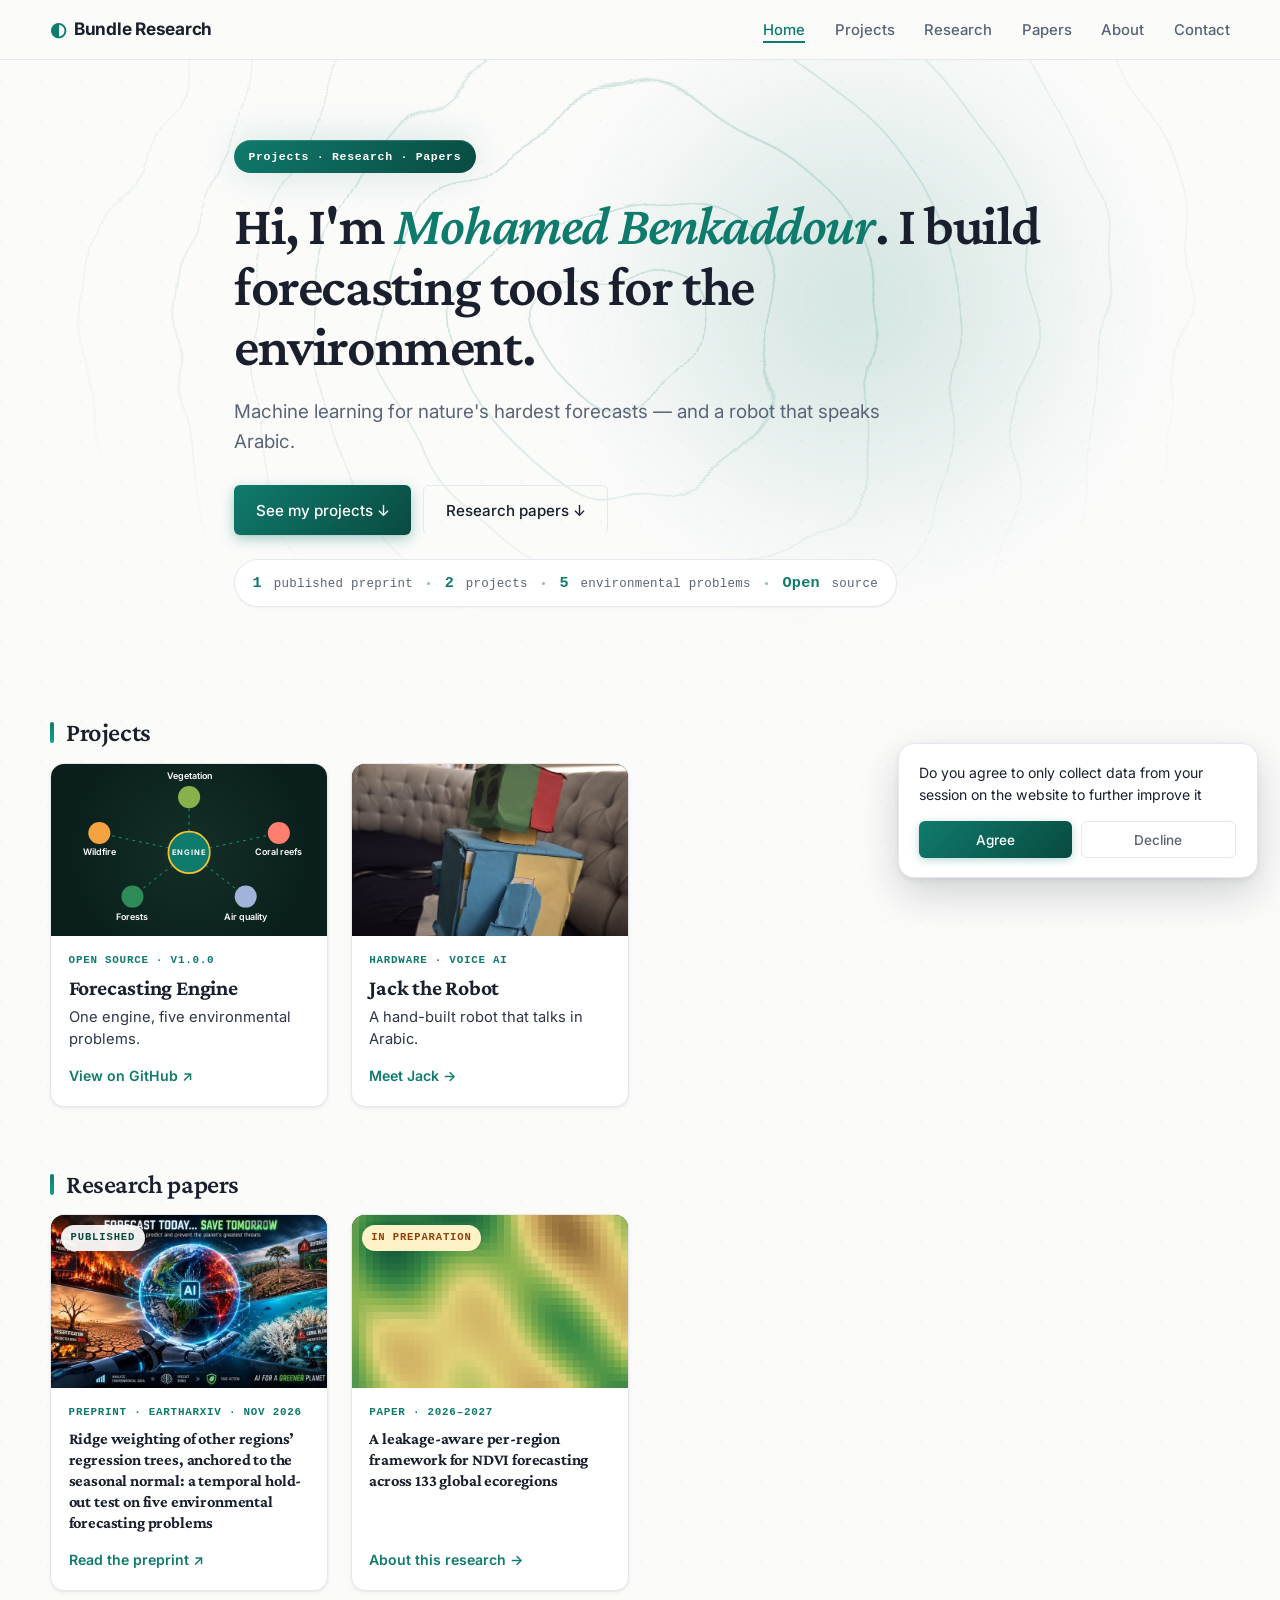
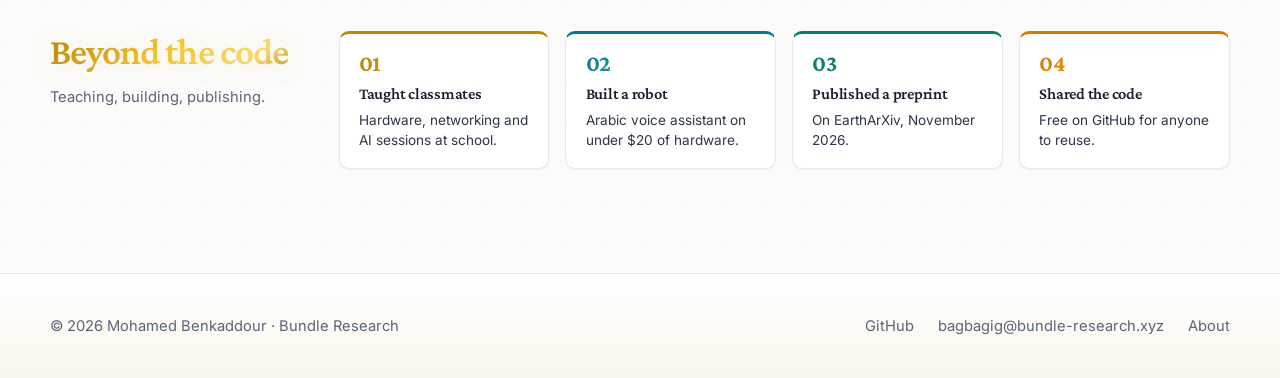
==== commit 290ea59a: "New home page: projects and papers as photo cards, Research gets its own tab - Home: short intro, th" ====
--- a/index.html
+++ b/index.html
@@ -4,7 +4,7 @@
 <meta charset="utf-8">
 <meta name="viewport" content="width=device-width,initial-scale=1">
 <title>Bundle Research — Mohamed Benkaddour</title>
-<meta name="description" content="Independent research and projects by Mohamed Benkaddour. Earth observation, machine learning, and reproducible tools for satellite-based environmental forecasting.">
+<meta name="description" content="Projects, research and papers by Mohamed Benkaddour: machine learning for environmental forecasting, and Jack, an Arabic-speaking robot.">
 
 <!-- Favicon -->
 <link rel="icon" type="image/svg+xml" href="favicon.svg">
@@ -12,16 +12,16 @@
 <!-- Open Graph (Facebook, LinkedIn, etc) -->
 <meta property="og:type" content="website">
 <meta property="og:url" content="https://bundle-research.xyz/">
-<meta property="og:title" content="Bundle Research — Independent Earth Observation Research">
-<meta property="og:description" content="Per-region NDVI forecasting across 133 ecoregions. Cross-continental R² ≈ 0.93 with leakage-audited methodology.">
+<meta property="og:title" content="Bundle Research — Mohamed Benkaddour">
+<meta property="og:description" content="A forecasting engine for five environmental problems, Jack the Robot, and a published preprint on EarthArXiv.">
 <meta property="og:site_name" content="Bundle Research">
 
 <!-- Twitter Card -->
 <meta name="twitter:card" content="summary_large_image">
-<meta name="twitter:title" content="Bundle Research — Independent Earth Observation Research">
-<meta name="twitter:description" content="Per-region NDVI forecasting across 133 ecoregions. Cross-continental R² ≈ 0.93 with leakage-audited methodology.">
-
-<!-- URL Redirect: ?go=X jumps to a project. Plain URL = portfolio (no redirect). -->
+<meta name="twitter:title" content="Bundle Research — Mohamed Benkaddour">
+<meta name="twitter:description" content="A forecasting engine for five environmental problems, Jack the Robot, and a published preprint on EarthArXiv.">
+
+<!-- URL Redirect: ?go=X jumps to a page. Plain URL = home (no redirect). -->
 <script>
 (function(){
   var params = new URLSearchParams(window.location.search);
@@ -29,10 +29,12 @@
   var map = {
     'desertflow': '/desertflow.html',
     'bundle': '/desertflow.html',
-    'research': '/desertflow.html',
-    'paper': '/desertflow.html',
+    'research': '/research.html',
+    'paper': '/publications.html',
+    'papers': '/publications.html',
+    'projects': '/#projects',
     'about': '/about.html',
-    'jack': 'https://github.com/mohtheghost/jack-the-Robot-pr'
+    'jack': '/jack-the-robot.html'
   };
   if (go && map[go]) {
     window.location.replace(map[go]);
@@ -54,9 +56,9 @@
     <a href="/" class="nav-brand">Bundle Research</a>
     <ul class="nav-links">
       <li><a href="/" class="active">Home</a></li>
-      <li><a href="desertflow.html">Research</a></li>
-      <li><a href="#projects">Projects</a></li>
-      <li><a href="publications.html">Publications</a></li>
+      <li><a href="/#projects">Projects</a></li>
+      <li><a href="research.html">Research</a></li>
+      <li><a href="publications.html">Papers</a></li>
       <li><a href="about.html">About</a></li>
       <li><a href="#contact-footer" onclick="document.getElementById('contact-footer').scrollIntoView({behavior:'smooth'});return false;">Contact</a></li>
     </ul>
@@ -64,7 +66,7 @@
 </nav>
 
 <section class="hero-home container-narrow">
-  <!-- Decorative topographic background — research/satellite aesthetic -->
+  <!-- Decorative topographic background -->
   <div class="hero-topo-bg" aria-hidden="true">
     <svg xmlns="http://www.w3.org/2000/svg" viewBox="0 0 600 600" preserveAspectRatio="xMidYMid slice">
       <defs>
@@ -84,34 +86,120 @@
       </g>
     </svg>
   </div>
-  <span class="badge badge-mono" data-reveal>Earth Observation · Machine Learning · Environmental Forecasting</span>
-  <h1 data-reveal data-reveal-delay="1">Independent research and projects by <span class="accent">Mohamed Benkaddour</span></h1>
-  <p class="lede" data-reveal data-reveal-delay="2">Independent Earth observation researcher focused on NDVI dynamics. Per-region forecasting, leakage-aware validation, and reproducible remote-sensing pipelines. Open code, honest evaluation, and a methods preprint in preparation for EarthArXiv.</p>
+  <span class="badge badge-mono" data-reveal>Projects · Research · Papers</span>
+  <h1 data-reveal data-reveal-delay="1">Hi, I'm <span class="accent">Mohamed Benkaddour</span>. I build forecasting tools for the environment.</h1>
+  <p class="lede" data-reveal data-reveal-delay="2">Machine learning for nature's hardest forecasts — and a robot that speaks Arabic.</p>
   <div class="ctas" data-reveal data-reveal-delay="3">
-    <a class="btn btn-primary" href="desertflow.html">Featured Research →</a>
-    <a class="btn btn-secondary" href="#projects">All Projects ↓</a>
-  </div>
-  <!-- Achievement strip: compact credibility row -->
+    <a class="btn btn-primary" href="#projects">See my projects ↓</a>
+    <a class="btn btn-secondary" href="#papers">Research papers ↓</a>
+  </div>
+  <!-- Achievement strip -->
   <div class="achievement-strip" data-reveal data-reveal-delay="4">
-    <span><strong>133</strong> ecoregions</span>
+    <span><strong>1</strong> published preprint</span>
     <span class="dot-sep"></span>
-    <span><strong>22</strong> years</span>
+    <span><strong>2</strong> projects</span>
     <span class="dot-sep"></span>
-    <span><strong>45+</strong> drivers</span>
+    <span><strong>5</strong> environmental problems</span>
     <span class="dot-sep"></span>
-    <span><strong>89</strong> specialist models</span>
-    <span class="dot-sep"></span>
-    <span><strong>5</strong> ML algorithms</span>
-  </div>
-</section>
-
-<!-- COMMUNITY IMPACT — gold title on left, horizontal card row on right -->
+    <span><strong>Open</strong> source</span>
+  </div>
+</section>
+
+<!-- PROJECTS — small photo cards, the first thing a visitor sees (grid has room for more) -->
+<section class="container home-section" id="projects">
+  <h2 class="section-title">Projects</h2>
+
+  <div class="card-grid">
+
+    <a class="photo-card" href="https://github.com/bundle-labs/treeroute-v1" target="_blank" rel="noopener" data-reveal>
+      <div class="photo-card-media" aria-hidden="true" style="background:radial-gradient(circle at 50% 50%, #143027 0%, #0a1f1c 75%)">
+        <svg viewBox="0 0 400 250" preserveAspectRatio="xMidYMid meet" xmlns="http://www.w3.org/2000/svg">
+          <g stroke="#14a08c" stroke-width="1.6" opacity="0.8" fill="none">
+            <line class="engine-flow" x1="200" y1="128" x2="200" y2="48"/>
+            <line class="engine-flow" x1="200" y1="128" x2="330" y2="100"/>
+            <line class="engine-flow" x1="200" y1="128" x2="282" y2="192"/>
+            <line class="engine-flow" x1="200" y1="128" x2="118" y2="192"/>
+            <line class="engine-flow" x1="200" y1="128" x2="70" y2="100"/>
+          </g>
+          <circle cx="200" cy="48" r="16" fill="#88b04b"/>
+          <circle cx="330" cy="100" r="16" fill="#ff7f6e"/>
+          <circle cx="282" cy="192" r="16" fill="#9fb4d8"/>
+          <circle cx="118" cy="192" r="16" fill="#2e8b57"/>
+          <circle cx="70" cy="100" r="16" fill="#f4a340"/>
+          <g font-family="Inter, sans-serif" font-size="13" font-weight="600" fill="#ffffff" text-anchor="middle">
+            <text x="200" y="22">Vegetation</text>
+            <text x="330" y="132">Coral reefs</text>
+            <text x="282" y="226">Air quality</text>
+            <text x="118" y="226">Forests</text>
+            <text x="70" y="132">Wildfire</text>
+          </g>
+          <circle cx="200" cy="128" r="30" fill="#0f7b6c" stroke="#f4c430" stroke-width="2.5"/>
+          <text x="200" y="132" font-family="Inter, sans-serif" font-size="11" font-weight="700" fill="#ffffff" text-anchor="middle" letter-spacing="1.2">ENGINE</text>
+        </svg>
+      </div>
+      <div class="photo-card-body">
+        <span class="photo-card-kicker">Open source · v1.0.0</span>
+        <h3 class="photo-card-title">Forecasting Engine</h3>
+        <p class="photo-card-line">One engine, five environmental problems.</p>
+        <span class="photo-card-cta">View on GitHub ↗</span>
+      </div>
+    </a>
+
+    <a class="photo-card" href="jack-the-robot.html" data-reveal data-reveal-delay="1">
+      <div class="photo-card-media">
+        <img src="jack-photos/jack-home.jpg" alt="Jack the Robot: a hand-built robot covered in colored paper" width="675" height="900" loading="lazy" style="object-position:50% 30%">
+      </div>
+      <div class="photo-card-body">
+        <span class="photo-card-kicker">Hardware · Voice AI</span>
+        <h3 class="photo-card-title">Jack the Robot</h3>
+        <p class="photo-card-line">A hand-built robot that talks in Arabic.</p>
+        <span class="photo-card-cta">Meet Jack →</span>
+      </div>
+    </a>
+
+  </div>
+</section>
+
+<!-- RESEARCH PAPERS — same photo-card design as the projects -->
+<section class="container home-section" id="papers">
+  <h2 class="section-title">Research papers</h2>
+
+  <div class="card-grid">
+
+    <a class="photo-card" href="https://doi.org/10.31223/X5VR7D" target="_blank" rel="noopener" data-reveal>
+      <div class="photo-card-media">
+        <span class="photo-card-badge">Published</span>
+        <img src="images/paper-forecast.jpg" alt="Poster: Forecast today, save tomorrow — AI forecasting wildfires, deforestation, desertification and coral bleaching" width="800" height="450" loading="lazy">
+      </div>
+      <div class="photo-card-body">
+        <span class="photo-card-kicker">Preprint · EarthArXiv · Nov 2026</span>
+        <h3 class="photo-card-title is-long">Ridge weighting of other regions’ regression trees, anchored to the seasonal normal: a temporal hold-out test on five environmental forecasting problems</h3>
+        <span class="photo-card-cta">Read the preprint ↗</span>
+      </div>
+    </a>
+
+    <a class="photo-card" href="research.html" data-reveal data-reveal-delay="1">
+      <div class="photo-card-media">
+        <span class="photo-card-badge is-prep">In preparation</span>
+        <img src="images/paper-ndvi.jpg" alt="Pixel map in greens and browns, in the style of a satellite vegetation map" width="800" height="500" loading="lazy">
+      </div>
+      <div class="photo-card-body">
+        <span class="photo-card-kicker">Paper · 2026–2027</span>
+        <h3 class="photo-card-title is-long">A leakage-aware per-region framework for NDVI forecasting across 133 global ecoregions</h3>
+        <span class="photo-card-cta">About this research →</span>
+      </div>
+    </a>
+
+  </div>
+</section>
+
+<!-- COMMUNITY IMPACT -->
 <section class="container team-impact-section" id="impact" data-reveal>
   <div class="team-impact-row">
 
     <div class="team-impact-title-block">
-      <h2 class="team-impact-title">What this team has been doing for the community</h2>
-      <p class="team-impact-sub">Independent research that doesn't stay on a hard drive — teaching, building, publishing.</p>
+      <h2 class="team-impact-title">Beyond the code</h2>
+      <p class="team-impact-sub">Teaching, building, publishing.</p>
     </div>
 
     <div class="team-impact-cards">
@@ -119,287 +207,35 @@
       <a class="team-card" href="jack-the-robot.html#school">
         <div class="team-card-num">01</div>
         <h3 class="team-card-title">Taught classmates</h3>
-        <p class="team-card-desc">After the school broadcast (إذاعة), led teaching sessions on hardware, networking, and AI APIs for classmates.</p>
+        <p class="team-card-desc">Hardware, networking and AI sessions at school.</p>
       </a>
 
       <a class="team-card" href="jack-the-robot.html">
         <div class="team-card-num">02</div>
-        <h3 class="team-card-title">Built Jack the Robot</h3>
-        <p class="team-card-desc">Hand-built Arabic voice assistant: ESP32 + cloud relay + OpenAI. Real AI engineering under $20 of hardware.</p>
-      </a>
-
-      <a class="team-card" href="desertflow.html">
+        <h3 class="team-card-title">Built a robot</h3>
+        <p class="team-card-desc">Arabic voice assistant on under $20 of hardware.</p>
+      </a>
+
+      <a class="team-card" href="publications.html">
         <div class="team-card-num">03</div>
-        <h3 class="team-card-title">Research paper in prep</h3>
-        <p class="team-card-desc">Desertflow — leakage-audited NDVI forecasting. Methodology paper targeting EarthArXiv with SDG 15.3 relevance.</p>
-      </a>
-
-      <a class="team-card" href="bundle-framework.html">
+        <h3 class="team-card-title">Published a preprint</h3>
+        <p class="team-card-desc">On EarthArXiv, November 2026.</p>
+      </a>
+
+      <a class="team-card" href="https://github.com/bundle-labs/treeroute-v1" target="_blank" rel="noopener">
         <div class="team-card-num">04</div>
-        <h3 class="team-card-title">Open framework</h3>
-        <p class="team-card-desc">Bundle Framework — open-source toolkit for per-region ML. Anyone in the EO/climate/geospatial space can use it.</p>
+        <h3 class="team-card-title">Shared the code</h3>
+        <p class="team-card-desc">Free on GitHub for anyone to reuse.</p>
       </a>
 
     </div>
 
-  </div>
-</section>
-
-<!-- FEATURED: spotlight on the active research -->
-<section class="container">
-  <div class="featured-card" data-reveal>
-    <div class="featured-meta">
-      <span class="dot"></span> Active research · Updated June 2026
-    </div>
-    <h2 class="featured-title">Desertflow Global Bundle</h2>
-    <p class="featured-desc">Per-region NDVI forecasting across 133 WWF ecoregions and 22 years using Google Earth Engine. The headline contribution is a leakage-aware validation protocol that catches the common failure modes most published NDVI forecasting studies miss — sister vegetation features, shared cross-region statistics, pheno-prior leakage.</p>
-    <div class="featured-stats">
-      <div><span class="featured-stat-num" data-counter-target="133">133</span><span class="featured-stat-label">ecoregions</span></div>
-      <div><span class="featured-stat-num" data-counter-target="22">22</span><span class="featured-stat-label">years</span></div>
-      <div><span class="featured-stat-num" data-counter-target="19">19</span><span class="featured-stat-label">driver modules</span></div>
-      <div><span class="featured-stat-num" data-counter-target="0.93">0.93</span><span class="featured-stat-label">R² cross-continental</span></div>
-    </div>
-    <div class="ctas">
-      <a class="btn btn-primary" href="desertflow.html">Read full project →</a>
-      <a class="btn btn-secondary" href="https://github.com/mohtheghost">GitHub →</a>
-    </div>
-  </div>
-</section>
-
-<!-- RESEARCH TIMELINE + CURRENT STATUS -->
-<section class="container research-meta-section">
-  <div class="research-meta-grid">
-
-    <!-- Timeline column -->
-    <div class="research-timeline-col" data-reveal>
-      <h2 class="section-title section-title-sm">Research Timeline</h2>
-      <div class="timeline timeline-home">
-        <div class="timeline-item">
-          <div class="timeline-date">2024</div>
-          <div class="timeline-text">Started independent remote-sensing research; first NDVI experiments using MODIS archives.</div>
-        </div>
-        <div class="timeline-item">
-          <div class="timeline-date">2025</div>
-          <div class="timeline-text">Built Desertflow core: per-region CatBoost specialists + Bayesian-ridge router architecture (B2).</div>
-        </div>
-        <div class="timeline-item timeline-item-current">
-          <div class="timeline-date">2026 — Active</div>
-          <div class="timeline-text">Scaled to 133 WWF ecoregions × 22 years × 19 driver modules. Leakage-audited cross-continental R² ≈ 0.93.</div>
-        </div>
-        <div class="timeline-item timeline-item-future">
-          <div class="timeline-date">2027 — Planned</div>
-          <div class="timeline-text">EarthArXiv preprint, open benchmark dataset release, and global dryland forecast service.</div>
-        </div>
-      </div>
-    </div>
-
-    <!-- Status column -->
-    <div class="research-status-col" data-reveal data-reveal-delay="1">
-      <h2 class="section-title section-title-sm">Current Status</h2>
-      <ul class="status-checklist">
-        <li class="status-done"><span class="status-mark">✓</span> Dataset collection (133 regions × 22 years)</li>
-        <li class="status-done"><span class="status-mark">✓</span> Feature engineering (19 driver modules)</li>
-        <li class="status-done"><span class="status-mark">✓</span> Model training (89 specialists)</li>
-        <li class="status-done"><span class="status-mark">✓</span> Cross-region testing (44 held-out regions)</li>
-        <li class="status-done"><span class="status-mark">✓</span> Leakage audit protocol</li>
-        <li class="status-progress"><span class="status-mark">●</span> Anomaly modules (E26 fetch)</li>
-        <li class="status-progress"><span class="status-mark">●</span> Preprint writing</li>
-        <li class="status-planned"><span class="status-mark">○</span> EarthArXiv submission</li>
-        <li class="status-planned"><span class="status-mark">○</span> Public benchmark release</li>
-      </ul>
-    </div>
-
-  </div>
-</section>
-
-<section class="projects-section container" id="projects">
-  <h2 class="section-title">All Projects &amp; Work</h2>
-  <p class="section-subtitle">Filter by area of interest:</p>
-
-  <div class="filters">
-    <button class="filter active" data-filter="all">All</button>
-    <button class="filter" data-filter="research">Research</button>
-    <button class="filter" data-filter="ml">Machine Learning</button>
-    <button class="filter" data-filter="climate">Climate &amp; Environment</button>
-    <button class="filter" data-filter="tools">Tools</button>
-    <button class="filter" data-filter="hardware">Hardware</button>
-    <button class="filter" data-filter="gamedev">Game Dev</button>
-  </div>
-
-  <div class="projects-grid">
-
-    <!-- DESERTFLOW (active research) -->
-    <a class="project-card" href="desertflow.html" data-tags="research ml climate">
-      <div class="project-card-image img-ndvi" aria-hidden="true">
-        <span class="card-glyph">D</span>
-        <span class="card-scan"></span>
-      </div>
-      <div class="project-card-body">
-        <div class="project-card-tags">
-          <span class="tag">Research</span>
-          <span class="tag">ML</span>
-          <span class="tag">Climate</span>
-        </div>
-        <h3 class="project-card-title">Desertflow Global Bundle</h3>
-        <p class="project-card-desc">Per-region NDVI forecasting across 133 ecoregions using Google Earth Engine. R² ≈ 0.93 with leakage-audited methodology.</p>
-        <div class="project-card-meta">
-          <span class="project-card-status"><span class="dot"></span> Active</span>
-          <span>June 2026</span>
-        </div>
-      </div>
-    </a>
-
-    <!-- BUNDLE FRAMEWORK (tool spinoff) -->
-    <a class="project-card" href="bundle-framework.html" data-tags="tools ml">
-      <div class="project-card-image img-neural" aria-hidden="true">
-        <svg viewBox="0 0 200 200" preserveAspectRatio="xMidYMid slice">
-          <rect width="200" height="200" fill="#0a1f1c"/>
-          <g stroke="#14a08c" stroke-width="0.7" opacity="0.55" fill="none">
-            <path d="M40,50 L100,40 M40,50 L100,90 M40,50 L100,140 M40,100 L100,40 M40,100 L100,90 M40,100 L100,140 M40,150 L100,40 M40,150 L100,90 M40,150 L100,140 M100,40 L160,75 M100,40 L160,125 M100,90 L160,75 M100,90 L160,125 M100,140 L160,75 M100,140 L160,125"/>
-          </g>
-          <g fill="#14a08c">
-            <circle cx="40" cy="50" r="4"/><circle cx="40" cy="100" r="4"/><circle cx="40" cy="150" r="4"/>
-            <circle cx="100" cy="40" r="4"/><circle cx="100" cy="90" r="4"/><circle cx="100" cy="140" r="4"/>
-            <circle cx="160" cy="75" r="4"/><circle cx="160" cy="125" r="4"/>
-          </g>
-          <circle cx="100" cy="90" r="6" fill="#f4c430">
-            <animate attributeName="opacity" values="1;0.25;1" dur="2.4s" repeatCount="indefinite"/>
-            <animate attributeName="r" values="6;9;6" dur="2.4s" repeatCount="indefinite"/>
-          </circle>
-        </svg>
-        <span class="card-glyph card-glyph-corner">B</span>
-      </div>
-      <div class="project-card-body">
-        <div class="project-card-tags">
-          <span class="tag">Tools</span>
-          <span class="tag">ML</span>
-        </div>
-        <h3 class="project-card-title">Bundle Framework</h3>
-        <p class="project-card-desc">Open-source PySide6 desktop GUI for running per-region ML experiments at scale. Schema-agnostic, supports custom drivers per region.</p>
-        <div class="project-card-meta">
-          <span class="project-card-status"><span class="dot"></span> In progress</span>
-          <span>Spinoff project</span>
-        </div>
-      </div>
-    </a>
-
-    <!-- LEAKAGE AUDIT PROTOCOL (research methodology) -->
-    <a class="project-card" href="leakage-audit.html" data-tags="research ml">
-      <div class="project-card-image img-leakage" aria-hidden="true">
-        <svg viewBox="0 0 200 200" preserveAspectRatio="xMidYMid slice">
-          <rect width="200" height="200" fill="#0a1f1c"/>
-          <!-- Time axis -->
-          <line x1="20" y1="170" x2="180" y2="170" stroke="#14a08c" stroke-width="0.6" opacity="0.65"/>
-          <g stroke="#14a08c" stroke-width="0.5" opacity="0.5">
-            <line x1="40" y1="168" x2="40" y2="174"/>
-            <line x1="80" y1="168" x2="80" y2="174"/>
-            <line x1="120" y1="168" x2="120" y2="174"/>
-            <line x1="160" y1="168" x2="160" y2="174"/>
-          </g>
-          <!-- Train / val / test rolling windows -->
-          <g>
-            <rect x="20"  y="40"  width="80"  height="14" fill="#14a08c" opacity="0.55"/>
-            <rect x="105" y="40"  width="25"  height="14" fill="#88b04b" opacity="0.75"/>
-            <rect x="135" y="40"  width="25"  height="14" fill="#f4c430" opacity="0.88"/>
-            <rect x="20"  y="70"  width="100" height="14" fill="#14a08c" opacity="0.55"/>
-            <rect x="125" y="70"  width="25"  height="14" fill="#88b04b" opacity="0.75"/>
-            <rect x="155" y="70"  width="25"  height="14" fill="#f4c430" opacity="0.88"/>
-            <rect x="20"  y="100" width="120" height="14" fill="#14a08c" opacity="0.55"/>
-            <rect x="145" y="100" width="20"  height="14" fill="#88b04b" opacity="0.75"/>
-            <rect x="170" y="100" width="10"  height="14" fill="#f4c430" opacity="0.88"/>
-          </g>
-          <!-- Forbidden-zone guard line -->
-          <line x1="100" y1="30" x2="100" y2="170" stroke="#f4c430" stroke-width="0.8" stroke-dasharray="3 3" opacity="0.85"/>
-          <text x="103" y="28" font-family="monospace" font-size="7" fill="#f4c430" opacity="0.9">t = cutoff</text>
-        </svg>
-        <span class="card-glyph card-glyph-corner">L</span>
-      </div>
-      <div class="project-card-body">
-        <div class="project-card-tags">
-          <span class="tag">Research</span>
-          <span class="tag">Methodology</span>
-        </div>
-        <h3 class="project-card-title">Leakage Audit Protocol</h3>
-        <p class="project-card-desc">A documented protocol catching the four failure modes most NDVI forecasting studies miss: sister-vegetation features, shared scalers, leaky CV splits, pheno-prior contamination.</p>
-        <div class="project-card-meta">
-          <span class="project-card-status"><span class="dot"></span> Active</span>
-          <span>Preprint planned</span>
-        </div>
-      </div>
-    </a>
-
-    <!-- JACK THE ROBOT (hardware: ESP32 Arabic voice assistant) -->
-    <a class="project-card" href="jack-the-robot.html" data-tags="hardware tools">
-      <div class="project-card-image" style="background:linear-gradient(135deg,#0a1f2c 0%,#0e7490 60%,#22d3ee 100%);position:relative;overflow:hidden">
-        <span class="card-glyph" style="z-index:3">J</span>
-        <span style="position:absolute;inset:0;background:repeating-linear-gradient(90deg,rgba(34,211,238,0.06) 0 2px,transparent 2px 8px);z-index:1"></span>
-        <span style="position:absolute;top:10px;right:14px;font-family:var(--font-mono);font-size:0.7rem;color:rgba(207,250,254,0.85);letter-spacing:0.1em;z-index:2">ESP32</span>
-        <span style="position:absolute;bottom:14px;left:14px;font-family:var(--font-mono);font-size:0.72rem;color:rgba(207,250,254,0.85);letter-spacing:0.1em;z-index:2">مساعد</span>
-      </div>
-      <div class="project-card-body">
-        <div class="project-card-tags">
-          <span class="tag">Hardware</span>
-          <span class="tag">Voice AI</span>
-          <span class="tag">C++ / C#</span>
-        </div>
-        <h3 class="project-card-title">Jack the Robot</h3>
-        <p class="project-card-desc">A hand-built voice-assistant robot. Custom ESP32 firmware streams audio to a C# cloud relay; Whisper + GPT-4o + TTS handle Arabic end-to-end.</p>
-        <div class="project-card-meta">
-          <span class="project-card-status"><span class="dot dot-paused"></span> Paused for Desertflow</span>
-          <span>2025–2026</span>
-        </div>
-      </div>
-    </a>
-
-    <!-- LEARNING NOTES (placeholder, future) -->
-    <div class="project-card" data-tags="research ml tools" style="opacity:.55;cursor:default">
-      <div class="project-card-image" style="background:linear-gradient(135deg,#0891b2 0%,#0e7490 100%)">📓</div>
-      <div class="project-card-body">
-        <div class="project-card-tags">
-          <span class="tag">Coming soon</span>
-        </div>
-        <h3 class="project-card-title">Learning notes</h3>
-        <p class="project-card-desc">Paper summaries and methodology notes from research I'm working through. ML, remote sensing, and statistical learning.</p>
-        <div class="project-card-meta">
-          <span class="project-card-status"><span class="dot dot-planned"></span> Planned</span>
-          <span>Q3 2026</span>
-        </div>
-      </div>
-    </div>
-
-    <!-- MORE COMING -->
-    <div class="project-card" data-tags="research ml tools" style="opacity:.45;cursor:default">
-      <div class="project-card-image" style="background:linear-gradient(135deg,#94a3b8 0%,#64748b 100%)">+</div>
-      <div class="project-card-body">
-        <div class="project-card-tags">
-          <span class="tag">Future</span>
-        </div>
-        <h3 class="project-card-title">More projects coming</h3>
-        <p class="project-card-desc">New experiments, tools, and side projects will appear here as they launch.</p>
-        <div class="project-card-meta">
-          <span class="project-card-status"><span class="dot dot-planned"></span> Planned</span>
-          <span>TBD</span>
-        </div>
-      </div>
-    </div>
-
-  </div>
-</section>
-
-<!-- Quick direct-link shortcuts (for sharing) -->
-<section class="container shortcuts-section">
-  <h2 class="section-title">Direct Links</h2>
-  <p class="section-subtitle">Shareable URLs that jump directly to a specific page:</p>
-  <div class="shortcuts">
-    <code>bundle-research.xyz/?go=research</code> → opens the Desertflow research page<br>
-    <code>bundle-research.xyz/?go=about</code> → opens the about page<br>
-    <code>bundle-research.xyz/?go=jack</code> → opens the Jack the Robot repo
   </div>
 </section>
 
 <footer>
   <div class="footer-inner">
-    <span>© 2026 Mohamed Benkaddour · Bundle Research · Independent Earth observation research</span>
+    <span>© 2026 Mohamed Benkaddour · Bundle Research</span>
     <div class="footer-links">
       <a href="https://github.com/mohtheghost">GitHub</a>
       <a href="#" id="contact-footer" onclick="copyEmail(this);return false;">bagbagig@bundle-research.xyz</a>
@@ -418,21 +254,6 @@
       setTimeout(()=>{el.innerHTML=orig;el.classList.remove('copied')},2000);
     });
   }
-
-  // Project filter
-  const filters=document.querySelectorAll('.filter');
-  const cards=document.querySelectorAll('.project-card');
-  filters.forEach(btn=>{
-    btn.addEventListener('click',()=>{
-      filters.forEach(f=>f.classList.remove('active'));
-      btn.classList.add('active');
-      const filter=btn.dataset.filter;
-      cards.forEach(card=>{
-        const tags=(card.dataset.tags||'').split(' ');
-        card.style.display=(filter==='all'||tags.includes(filter))?'':'none';
-      });
-    });
-  });
 </script>
 
 <!-- Cloudflare Web Analytics -->
--- a/style.css
+++ b/style.css
@@ -3164,3 +3164,137 @@
   .community-grid { gap: 1rem; }
   .community-card { padding: 1.25rem 1.35rem 1.2rem; }
 }
+
+/* ==========================================================================
+   v4.0 — New home page: project list first, then research papers
+   ========================================================================== */
+.home-section { padding: 3rem 0 0.5rem; scroll-margin-top: 80px; }
+.home-section .section-subtitle { margin-bottom: 1.5rem; }
+
+.project-list { list-style: none; margin: 0; padding: 0; display: flex; flex-direction: column; gap: 0.9rem; }
+.project-row {
+  display: grid;
+  grid-template-columns: 3rem 1fr auto;
+  gap: 1.25rem;
+  align-items: center;
+  background: var(--card);
+  border: 1px solid var(--line) !important;
+  border-radius: var(--r-md);
+  padding: 1.3rem 1.5rem;
+  color: inherit;
+  text-decoration: none;
+  box-shadow: var(--shadow-xs);
+  transition: transform var(--tx-base), box-shadow var(--tx-base), border-color var(--tx-base);
+}
+.project-row:hover { transform: translateY(-2px); box-shadow: var(--shadow-md); border-color: var(--accent-light) !important; }
+.project-row-flagship { border-left: 4px solid var(--gold) !important; }
+.project-row-num { font-family: var(--font-mono); font-size: 1.45rem; font-weight: 700; color: var(--accent); }
+.project-row-title { font-family: var(--font-serif); font-size: 1.35rem; font-weight: 600; margin: 0 0 0.3rem; color: var(--ink); line-height: 1.25; letter-spacing: -0.01em; }
+.project-row-desc { margin: 0 0 0.65rem; color: var(--ink-soft); font-size: 0.95rem; line-height: 1.6; }
+.project-row-tags { display: flex; flex-wrap: wrap; gap: 0.4rem; }
+.project-row-side { display: flex; flex-direction: column; align-items: flex-end; gap: 0.55rem; text-align: right; white-space: nowrap; }
+.project-row-status { font-size: 0.74rem; font-weight: 600; font-family: var(--font-mono); letter-spacing: 0.04em; color: var(--accent-dark); background: var(--accent-soft); border-radius: 999px; padding: 0.22rem 0.65rem; }
+.project-row-status.is-gold { color: #7a5a06; background: var(--gold-soft); }
+.project-row-status.is-muted { color: var(--muted); background: var(--line-soft); }
+.project-row-date { font-size: 0.78rem; color: var(--muted); }
+.project-row-arrow { font-size: 1.2rem; color: var(--accent); transition: transform var(--tx-fast); }
+.project-row:hover .project-row-arrow { transform: translateX(4px); }
+
+.pub-status-published { background: var(--accent-soft); color: var(--accent-dark); border: 1px solid #9fd3c9; }
+.pub-note { font-size: 0.88rem; color: var(--muted); margin: -0.4rem 0 1rem; }
+.home-section .pub-card { margin: 0 0 1.25rem; }
+
+.research-teaser { display: flex; align-items: center; justify-content: space-between; gap: 1.25rem; flex-wrap: wrap; background: var(--dark-bg); color: var(--on-dark); border-radius: var(--r-md); padding: 1.6rem 1.8rem; margin: 1rem 0 0; }
+.research-teaser h3 { font-family: var(--font-serif); font-size: 1.4rem; margin: 0 0 0.3rem; color: #fff; }
+.research-teaser p { margin: 0; color: var(--on-dark-soft); font-size: 0.95rem; max-width: 560px; }
+
+.research-areas { display: grid; grid-template-columns: repeat(auto-fit, minmax(240px, 1fr)); gap: 1rem; margin: 0 0 2.5rem; }
+
+@media (max-width: 640px) {
+  .project-row { grid-template-columns: 1fr; gap: 0.55rem; padding: 1.1rem 1.15rem; }
+  .project-row-num { font-size: 1.1rem; }
+  .project-row-side { flex-direction: row; align-items: center; justify-content: space-between; white-space: normal; }
+  .research-teaser { padding: 1.3rem 1.25rem; }
+}
+
+/* v4.0 — the hero's decorative rings spilled past the right edge and caused a sideways scroll */
+html, body { overflow-x: clip; }
+
+/* ==========================================================================
+   v4.1 — Projects as two picture cards (quick to scan, photo beside the name)
+   ========================================================================== */
+.showcase { display: grid; grid-template-columns: repeat(2, minmax(0, 1fr)); gap: 1.5rem; }
+.showcase-card {
+  display: grid;
+  grid-template-columns: 44% 1fr;
+  min-height: 320px;
+  background: var(--card);
+  border: 1px solid var(--line) !important;
+  border-radius: 16px;
+  overflow: hidden;
+  color: inherit;
+  text-decoration: none;
+  box-shadow: var(--shadow-sm);
+  transition: transform var(--tx-base), box-shadow var(--tx-base);
+}
+.showcase-card:hover { transform: translateY(-4px); box-shadow: var(--shadow-lg); }
+.showcase-media { position: relative; overflow: hidden; background: var(--dark-bg); }
+.showcase-media img, .showcase-media svg { position: absolute; inset: 0; width: 100%; height: 100%; object-fit: cover; object-position: 50% 40%; display: block; transition: transform var(--tx-slow); }
+.showcase-card:hover .showcase-media img, .showcase-card:hover .showcase-media svg { transform: scale(1.04); }
+.showcase-body { display: flex; flex-direction: column; justify-content: center; gap: 0.6rem; padding: 1.75rem 1.6rem; }
+.showcase-kicker { font-family: var(--font-mono); font-size: 0.72rem; letter-spacing: 0.08em; text-transform: uppercase; color: var(--accent); font-weight: 600; }
+.showcase-title { font-family: var(--font-serif); font-size: 2rem; line-height: 1.1; margin: 0; color: var(--ink); letter-spacing: -0.02em; }
+.showcase-line { margin: 0; font-size: 1.02rem; color: var(--ink-soft); line-height: 1.5; }
+.showcase-cta { margin-top: 0.6rem; align-self: flex-start; font-weight: 600; font-size: 0.92rem; color: #fff; background: var(--accent); padding: 0.55rem 1rem; border-radius: 999px; transition: background var(--tx-fast); }
+.showcase-card:hover .showcase-cta { background: var(--accent-dark); }
+.engine-flow { stroke-dasharray: 4 6; animation: engine-flow 2.4s linear infinite; }
+@keyframes engine-flow { to { stroke-dashoffset: -20; } }
+@media (prefers-reduced-motion: reduce) { .engine-flow { animation: none; } .showcase-card, .showcase-media img, .showcase-media svg { transition: none; } }
+
+.papers-compact .pub-card { padding: 1.2rem 1.4rem; }
+.papers-compact .pub-title { font-size: 1.12rem; margin-bottom: 0.7rem; }
+
+@media (max-width: 980px) { .showcase { grid-template-columns: 1fr; } }
+@media (max-width: 540px) {
+  .showcase-card { grid-template-columns: 1fr; min-height: 0; }
+  .showcase-media { height: 260px; }
+  .showcase-body { padding: 1.25rem 1.2rem 1.4rem; }
+  .showcase-title { font-size: 1.7rem; }
+}
+
+/* ==========================================================================
+   v4.2 — Small photo cards (projects + papers share one design; grid has room for more)
+   ========================================================================== */
+.card-grid { display: grid; grid-template-columns: repeat(auto-fill, minmax(270px, 1fr)); gap: 1.4rem; }
+.photo-card {
+  display: flex;
+  flex-direction: column;
+  background: var(--card);
+  border: 1px solid var(--line) !important;
+  border-radius: 14px;
+  overflow: hidden;
+  color: inherit;
+  text-decoration: none;
+  box-shadow: var(--shadow-sm);
+  transition: transform var(--tx-base), box-shadow var(--tx-base);
+}
+.photo-card:hover { transform: translateY(-4px); box-shadow: var(--shadow-lg); }
+.photo-card-media { position: relative; aspect-ratio: 16 / 10; overflow: hidden; background: var(--dark-bg); }
+.photo-card-media img, .photo-card-media svg { position: absolute; inset: 0; width: 100%; height: 100%; object-fit: cover; display: block; transition: transform var(--tx-slow); }
+.photo-card:hover .photo-card-media img, .photo-card:hover .photo-card-media svg { transform: scale(1.05); }
+.photo-card-badge { position: absolute; top: 10px; left: 10px; z-index: 2; font-family: var(--font-mono); font-size: 0.66rem; font-weight: 700; letter-spacing: 0.08em; text-transform: uppercase; padding: 0.25rem 0.6rem; border-radius: 999px; background: rgba(255,255,255,0.92); color: var(--accent-dark); box-shadow: var(--shadow-xs); }
+.photo-card-badge.is-prep { background: #fef3c7; color: #92400e; }
+.photo-card-body { display: flex; flex-direction: column; gap: 0.35rem; padding: 1rem 1.1rem 1.15rem; flex: 1; }
+.photo-card-kicker { font-family: var(--font-mono); font-size: 0.68rem; letter-spacing: 0.07em; text-transform: uppercase; color: var(--accent); font-weight: 600; }
+.photo-card-title { font-family: var(--font-serif); font-size: 1.35rem; line-height: 1.2; margin: 0; color: var(--ink); letter-spacing: -0.01em; }
+.photo-card-title.is-long { font-size: 1.02rem; line-height: 1.3; }
+.photo-card-line { margin: 0; font-size: 0.92rem; color: var(--ink-soft); line-height: 1.45; }
+.photo-card-cta { margin-top: auto; padding-top: 0.55rem; font-weight: 600; font-size: 0.88rem; color: var(--accent); }
+.photo-card:hover .photo-card-cta { color: var(--accent-dark); }
+@media (prefers-reduced-motion: reduce) { .photo-card, .photo-card-media img, .photo-card-media svg { transition: none; } }
+
+/* v4.2 — phones: the 6 menu links were wider than the screen; stack brand above links and let links wrap */
+@media (max-width: 640px) {
+  .nav-inner { flex-direction: column; align-items: flex-start; gap: 0.45rem; }
+  .nav-links { flex-wrap: wrap; gap: 0.35rem 1.1rem; width: 100%; }
+}
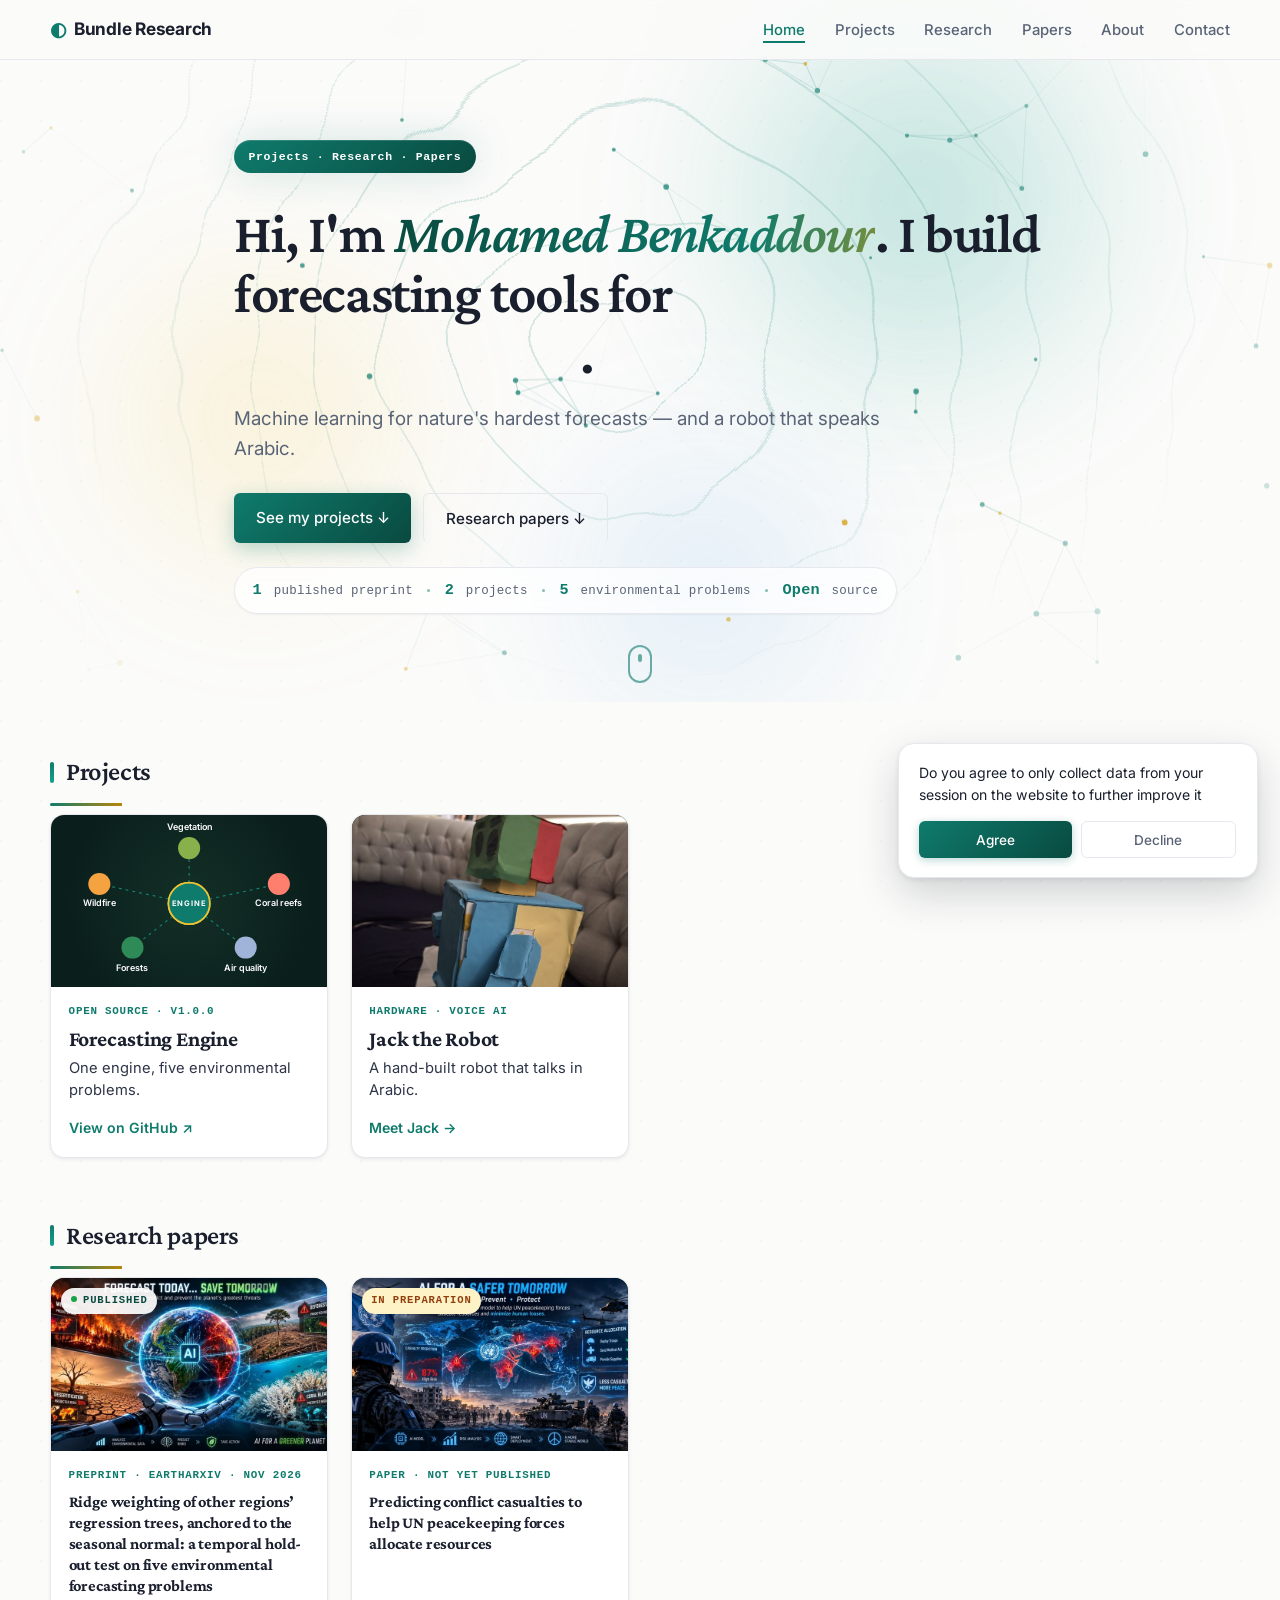
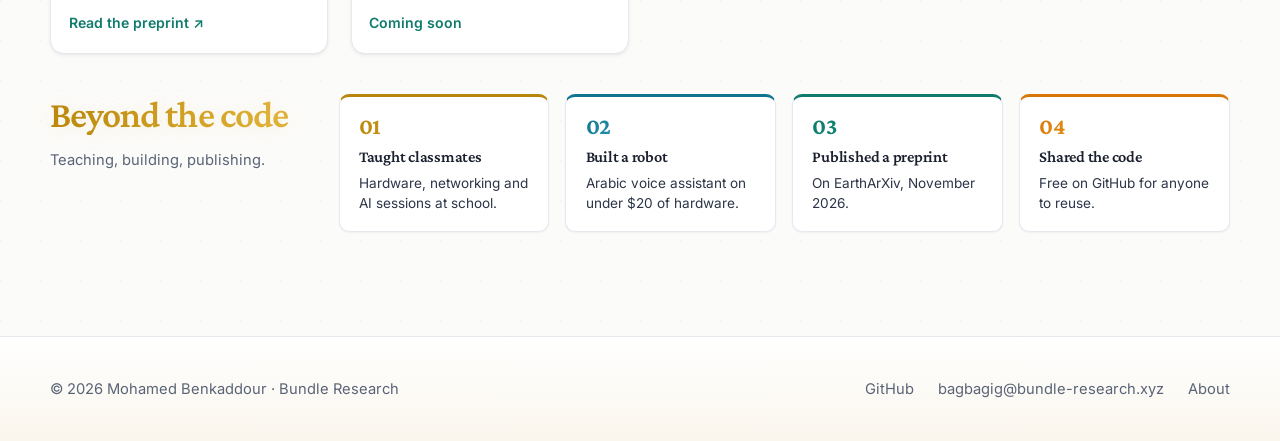
==== commit 15124d1f: "Home page animations; second paper is the casualty-prediction model - Hero: drifting aurora glow, do" ====
--- a/index.html
+++ b/index.html
@@ -49,7 +49,8 @@
 
 <link rel="stylesheet" href="style.css">
 </head>
-<body>
+<body class="home">
+<div class="scroll-progress" aria-hidden="true"></div>
 
 <nav class="nav">
   <div class="nav-inner">
@@ -66,6 +67,8 @@
 </nav>
 
 <section class="hero-home container-narrow">
+  <div class="hero-aurora" aria-hidden="true"><span></span><span></span><span></span></div>
+  <canvas class="hero-canvas" aria-hidden="true"></canvas>
   <!-- Decorative topographic background -->
   <div class="hero-topo-bg" aria-hidden="true">
     <svg xmlns="http://www.w3.org/2000/svg" viewBox="0 0 600 600" preserveAspectRatio="xMidYMid slice">
@@ -87,7 +90,7 @@
     </svg>
   </div>
   <span class="badge badge-mono" data-reveal>Projects · Research · Papers</span>
-  <h1 data-reveal data-reveal-delay="1">Hi, I'm <span class="accent">Mohamed Benkaddour</span>. I build forecasting tools for the environment.</h1>
+  <h1 data-reveal data-reveal-delay="1">Hi, I'm <span class="accent name-shimmer">Mohamed Benkaddour</span>. I build forecasting tools for<br> <span class="rotator" data-words="the environment|coral reefs|forests|clean air|wildfire risk|safer communities"><span class="rotator-word">the environment</span></span>.</h1>
   <p class="lede" data-reveal data-reveal-delay="2">Machine learning for nature's hardest forecasts — and a robot that speaks Arabic.</p>
   <div class="ctas" data-reveal data-reveal-delay="3">
     <a class="btn btn-primary" href="#projects">See my projects ↓</a>
@@ -95,19 +98,20 @@
   </div>
   <!-- Achievement strip -->
   <div class="achievement-strip" data-reveal data-reveal-delay="4">
-    <span><strong>1</strong> published preprint</span>
+    <span><strong data-counter-target="1">1</strong> published preprint</span>
     <span class="dot-sep"></span>
-    <span><strong>2</strong> projects</span>
+    <span><strong data-counter-target="2">2</strong> projects</span>
     <span class="dot-sep"></span>
-    <span><strong>5</strong> environmental problems</span>
+    <span><strong data-counter-target="5">5</strong> environmental problems</span>
     <span class="dot-sep"></span>
     <span><strong>Open</strong> source</span>
   </div>
+  <a class="scroll-cue" href="#projects" aria-label="Scroll to projects"><span></span></a>
 </section>
 
 <!-- PROJECTS — small photo cards, the first thing a visitor sees (grid has room for more) -->
 <section class="container home-section" id="projects">
-  <h2 class="section-title">Projects</h2>
+  <h2 class="section-title" data-reveal>Projects</h2>
 
   <div class="card-grid">
 
@@ -121,11 +125,11 @@
             <line class="engine-flow" x1="200" y1="128" x2="118" y2="192"/>
             <line class="engine-flow" x1="200" y1="128" x2="70" y2="100"/>
           </g>
-          <circle cx="200" cy="48" r="16" fill="#88b04b"/>
-          <circle cx="330" cy="100" r="16" fill="#ff7f6e"/>
-          <circle cx="282" cy="192" r="16" fill="#9fb4d8"/>
-          <circle cx="118" cy="192" r="16" fill="#2e8b57"/>
-          <circle cx="70" cy="100" r="16" fill="#f4a340"/>
+          <circle class="engine-node n1" cx="200" cy="48" r="16" fill="#88b04b"/>
+          <circle class="engine-node n2" cx="330" cy="100" r="16" fill="#ff7f6e"/>
+          <circle class="engine-node n3" cx="282" cy="192" r="16" fill="#9fb4d8"/>
+          <circle class="engine-node n4" cx="118" cy="192" r="16" fill="#2e8b57"/>
+          <circle class="engine-node n5" cx="70" cy="100" r="16" fill="#f4a340"/>
           <g font-family="Inter, sans-serif" font-size="13" font-weight="600" fill="#ffffff" text-anchor="middle">
             <text x="200" y="22">Vegetation</text>
             <text x="330" y="132">Coral reefs</text>
@@ -133,6 +137,8 @@
             <text x="118" y="226">Forests</text>
             <text x="70" y="132">Wildfire</text>
           </g>
+          <circle class="engine-ripple" cx="200" cy="128" r="30" fill="none" stroke="#f4c430" stroke-width="2"/>
+          <circle class="engine-ripple r2" cx="200" cy="128" r="30" fill="none" stroke="#14a08c" stroke-width="2"/>
           <circle cx="200" cy="128" r="30" fill="#0f7b6c" stroke="#f4c430" stroke-width="2.5"/>
           <text x="200" y="132" font-family="Inter, sans-serif" font-size="11" font-weight="700" fill="#ffffff" text-anchor="middle" letter-spacing="1.2">ENGINE</text>
         </svg>
@@ -162,7 +168,7 @@
 
 <!-- RESEARCH PAPERS — same photo-card design as the projects -->
 <section class="container home-section" id="papers">
-  <h2 class="section-title">Research papers</h2>
+  <h2 class="section-title" data-reveal>Research papers</h2>
 
   <div class="card-grid">
 
@@ -178,17 +184,17 @@
       </div>
     </a>
 
-    <a class="photo-card" href="research.html" data-reveal data-reveal-delay="1">
+    <div class="photo-card" data-reveal data-reveal-delay="1">
       <div class="photo-card-media">
         <span class="photo-card-badge is-prep">In preparation</span>
-        <img src="images/paper-ndvi.jpg" alt="Pixel map in greens and browns, in the style of a satellite vegetation map" width="800" height="500" loading="lazy">
-      </div>
-      <div class="photo-card-body">
-        <span class="photo-card-kicker">Paper · 2026–2027</span>
-        <h3 class="photo-card-title is-long">A leakage-aware per-region framework for NDVI forecasting across 133 global ecoregions</h3>
-        <span class="photo-card-cta">About this research →</span>
-      </div>
-    </a>
+        <img src="images/paper-casualty.jpg" alt="Poster: AI for a safer tomorrow — predicting casualties to help UN peacekeeping forces" width="800" height="450" loading="lazy">
+      </div>
+      <div class="photo-card-body">
+        <span class="photo-card-kicker">Paper · Not yet published</span>
+        <h3 class="photo-card-title is-long">Predicting conflict casualties to help UN peacekeeping forces allocate resources</h3>
+        <span class="photo-card-cta">Coming soon</span>
+      </div>
+    </div>
 
   </div>
 </section>
@@ -269,5 +275,8 @@
 <!-- Scroll reveals + animated stat counters + nav-on-scroll shadow -->
 <script src="effects.js" defer></script>
 
+<!-- Home page animations: hero network, rotating word, card tilt, progress bar -->
+<script src="home-fx.js" defer></script>
+
 </body>
 </html>
--- a/style.css
+++ b/style.css
@@ -3298,3 +3298,99 @@
   .nav-inner { flex-direction: column; align-items: flex-start; gap: 0.45rem; }
   .nav-links { flex-wrap: wrap; gap: 0.35rem 1.1rem; width: 100%; }
 }
+
+/* ==========================================================================
+   v4.3 — Home page motion & polish (scoped to body.home)
+   ========================================================================== */
+html { scroll-behavior: smooth; }
+
+/* Scroll progress bar */
+.scroll-progress { position: fixed; top: 0; left: 0; right: 0; height: 3px; z-index: 1000; transform: scaleX(0); transform-origin: 0 50%; background: linear-gradient(90deg, var(--accent), var(--accent-light), var(--gold)); pointer-events: none; }
+
+/* Hero: aurora glow + dot network, full page width */
+.home .hero-home { padding-bottom: 5.5rem; }
+.home .hero-home::before { display: none; }
+.hero-aurora, .hero-canvas { position: absolute; top: -4rem; bottom: 0; left: 50%; width: 100vw; transform: translateX(-50%); z-index: -2; pointer-events: none; }
+.hero-canvas { z-index: -1; display: block; height: calc(100% + 4rem);
+  mask-image: radial-gradient(ellipse 75% 85% at 50% 45%, #000 35%, transparent 85%);
+  -webkit-mask-image: radial-gradient(ellipse 75% 85% at 50% 45%, #000 35%, transparent 85%); }
+.hero-aurora { overflow: hidden; }
+.hero-aurora span { position: absolute; border-radius: 50%; filter: blur(70px); opacity: 0.55; will-change: transform; }
+.hero-aurora span:nth-child(1) { width: 520px; height: 520px; top: -8%; right: 8%; background: radial-gradient(circle, rgba(20,160,140,0.55), transparent 70%); animation: aurora-a 18s ease-in-out infinite alternate; }
+.hero-aurora span:nth-child(2) { width: 420px; height: 420px; top: 30%; left: 4%; background: radial-gradient(circle, rgba(244,196,48,0.38), transparent 70%); animation: aurora-b 22s ease-in-out infinite alternate; }
+.hero-aurora span:nth-child(3) { width: 380px; height: 380px; bottom: -10%; right: 30%; background: radial-gradient(circle, rgba(56,152,236,0.30), transparent 70%); animation: aurora-c 26s ease-in-out infinite alternate; }
+@keyframes aurora-a { to { transform: translate(-120px, 80px) scale(1.15); } }
+@keyframes aurora-b { to { transform: translate(140px, -60px) scale(1.2); } }
+@keyframes aurora-c { to { transform: translate(-90px, -70px) scale(0.9); } }
+
+/* Name: slow moving gradient shimmer */
+.name-shimmer { background: linear-gradient(100deg, var(--accent-dark) 0%, var(--accent) 30%, #d4a017 50%, var(--accent) 70%, var(--accent-dark) 100%); background-size: 250% 100%; -webkit-background-clip: text; background-clip: text; color: transparent !important; animation: name-shine 7s ease-in-out infinite; }
+@keyframes name-shine { 0%, 100% { background-position: 0% 50%; } 50% { background-position: 100% 50%; } }
+
+/* Rotating word */
+.rotator { display: inline-block; }
+.rotator-word { display: inline-block; background: linear-gradient(90deg, var(--accent), #d4a017); -webkit-background-clip: text; background-clip: text; color: transparent; font-style: italic; padding-right: 0.08em; }
+.rotator-word.is-out { animation: word-out 0.38s ease-in forwards; }
+.rotator-word.is-in { animation: word-in 0.55s cubic-bezier(0.16, 1, 0.3, 1); }
+@keyframes word-out { to { opacity: 0; transform: translateY(-0.45em); filter: blur(6px); } }
+@keyframes word-in { from { opacity: 0; transform: translateY(0.45em); filter: blur(6px); } to { opacity: 1; transform: none; filter: none; } }
+
+/* Badge shine sweep */
+.home .badge-mono { position: relative; overflow: hidden; }
+.home .badge-mono::after { content: ""; position: absolute; top: 0; bottom: 0; width: 40%; left: -60%; background: linear-gradient(100deg, transparent, rgba(255,255,255,0.45), transparent); animation: badge-sweep 4.5s ease-in-out infinite; }
+@keyframes badge-sweep { 0%, 60% { left: -60%; } 100% { left: 130%; } }
+
+/* Buttons: soft glow */
+.home .btn-primary { box-shadow: 0 6px 20px rgba(15,123,108,0.28); }
+.home .btn-primary:hover { box-shadow: 0 10px 28px rgba(15,123,108,0.38); }
+
+/* Achievement strip: soft glass */
+.home .achievement-strip { background: rgba(255,255,255,0.72); backdrop-filter: blur(8px); -webkit-backdrop-filter: blur(8px); }
+
+/* Scroll cue */
+.scroll-cue { position: absolute; left: 50%; bottom: 1.2rem; transform: translateX(-50%); width: 24px; height: 38px; border: 2px solid var(--accent); border-radius: 14px; opacity: 0.6; border-bottom: 2px solid var(--accent) !important; transition: opacity var(--tx-fast); }
+.scroll-cue:hover { opacity: 1; }
+.scroll-cue span { position: absolute; left: 50%; top: 7px; width: 4px; height: 8px; margin-left: -2px; border-radius: 2px; background: var(--accent); animation: cue-drop 1.8s ease-in-out infinite; }
+@keyframes cue-drop { 0% { opacity: 0; transform: translateY(0); } 30% { opacity: 1; } 100% { opacity: 0; transform: translateY(14px); } }
+
+/* Section titles: gradient underline grows in */
+.home .section-title { flex-wrap: wrap; }
+.home .section-title::after { content: ""; flex: 0 0 100%; height: 3px; margin-top: 0.55rem; background: linear-gradient(90deg, var(--accent), var(--gold)) no-repeat 0 0 / 0 100%; border-radius: 3px; transition: background-size 1s 0.25s cubic-bezier(0.16, 1, 0.3, 1); }
+.home .section-title.is-visible::after { background-size: 72px 100%; }
+
+/* Cards: spotlight that follows the mouse + tilt (JS) */
+.home .photo-card, .home .team-card { position: relative; transform-style: preserve-3d; }
+.home .photo-card::after, .home .team-card::after { content: ""; position: absolute; inset: 0; border-radius: inherit; pointer-events: none; opacity: 0; transition: opacity var(--tx-base); background: radial-gradient(420px circle at var(--mx, 50%) var(--my, 50%), rgba(20,160,140,0.13), transparent 45%); z-index: 3; }
+.home .photo-card:hover::after, .home .team-card:hover::after { opacity: 1; }
+.home .photo-card.is-tilting, .home .team-card.is-tilting { transition: transform 0.12s ease-out, box-shadow var(--tx-base); box-shadow: 0 18px 40px rgba(15,30,40,0.16); }
+.home .photo-card-media::after { content: ""; position: absolute; inset: 0; background: linear-gradient(180deg, transparent 55%, rgba(10,31,28,0.35)); opacity: 0; transition: opacity var(--tx-base); }
+.home .photo-card:hover .photo-card-media::after { opacity: 1; }
+.home .photo-card-cta { transition: letter-spacing var(--tx-base), color var(--tx-fast); }
+.home .photo-card:hover .photo-card-cta { letter-spacing: 0.02em; }
+
+/* "Published" badge gets a live pulse dot */
+.photo-card-badge:not(.is-prep)::before { content: ""; display: inline-block; width: 6px; height: 6px; margin-right: 0.4rem; border-radius: 50%; background: #16a34a; vertical-align: 1px; animation: live-pulse 1.8s ease-out infinite; }
+@keyframes live-pulse { 0% { box-shadow: 0 0 0 0 rgba(22,163,74,0.6); } 100% { box-shadow: 0 0 0 7px rgba(22,163,74,0); } }
+
+/* Engine picture: nodes breathe, hub sends out ripples */
+.engine-node { transform-box: fill-box; transform-origin: center; animation: node-breathe 3s ease-in-out infinite; }
+.engine-node.n2 { animation-delay: 0.6s; } .engine-node.n3 { animation-delay: 1.2s; }
+.engine-node.n4 { animation-delay: 1.8s; } .engine-node.n5 { animation-delay: 2.4s; }
+@keyframes node-breathe { 0%, 100% { transform: scale(1); } 50% { transform: scale(1.18); } }
+.engine-ripple { transform-box: fill-box; transform-origin: center; animation: hub-ripple 2.6s ease-out infinite; }
+.engine-ripple.r2 { animation-delay: 1.3s; }
+@keyframes hub-ripple { 0% { transform: scale(1); opacity: 0.9; } 100% { transform: scale(2.1); opacity: 0; } }
+
+/* Beyond the code: gold title shimmer */
+.home .team-impact-title { background: linear-gradient(100deg, #b8860b 0%, #e0b23a 45%, #b8860b 90%); background-size: 200% 100%; -webkit-background-clip: text; background-clip: text; color: transparent; animation: name-shine 8s ease-in-out infinite; }
+
+@media (max-width: 640px) {
+  .scroll-cue { display: none; }
+  .home .hero-home { padding-bottom: 3rem; }
+  .hero-aurora span { filter: blur(50px); }
+}
+@media (prefers-reduced-motion: reduce) {
+  html { scroll-behavior: auto; }
+  .hero-aurora span, .name-shimmer, .home .badge-mono::after, .scroll-cue span, .engine-node, .engine-ripple, .photo-card-badge::before, .home .team-impact-title, .rotator-word { animation: none !important; }
+  .home .section-title::after { transition: none; }
+}
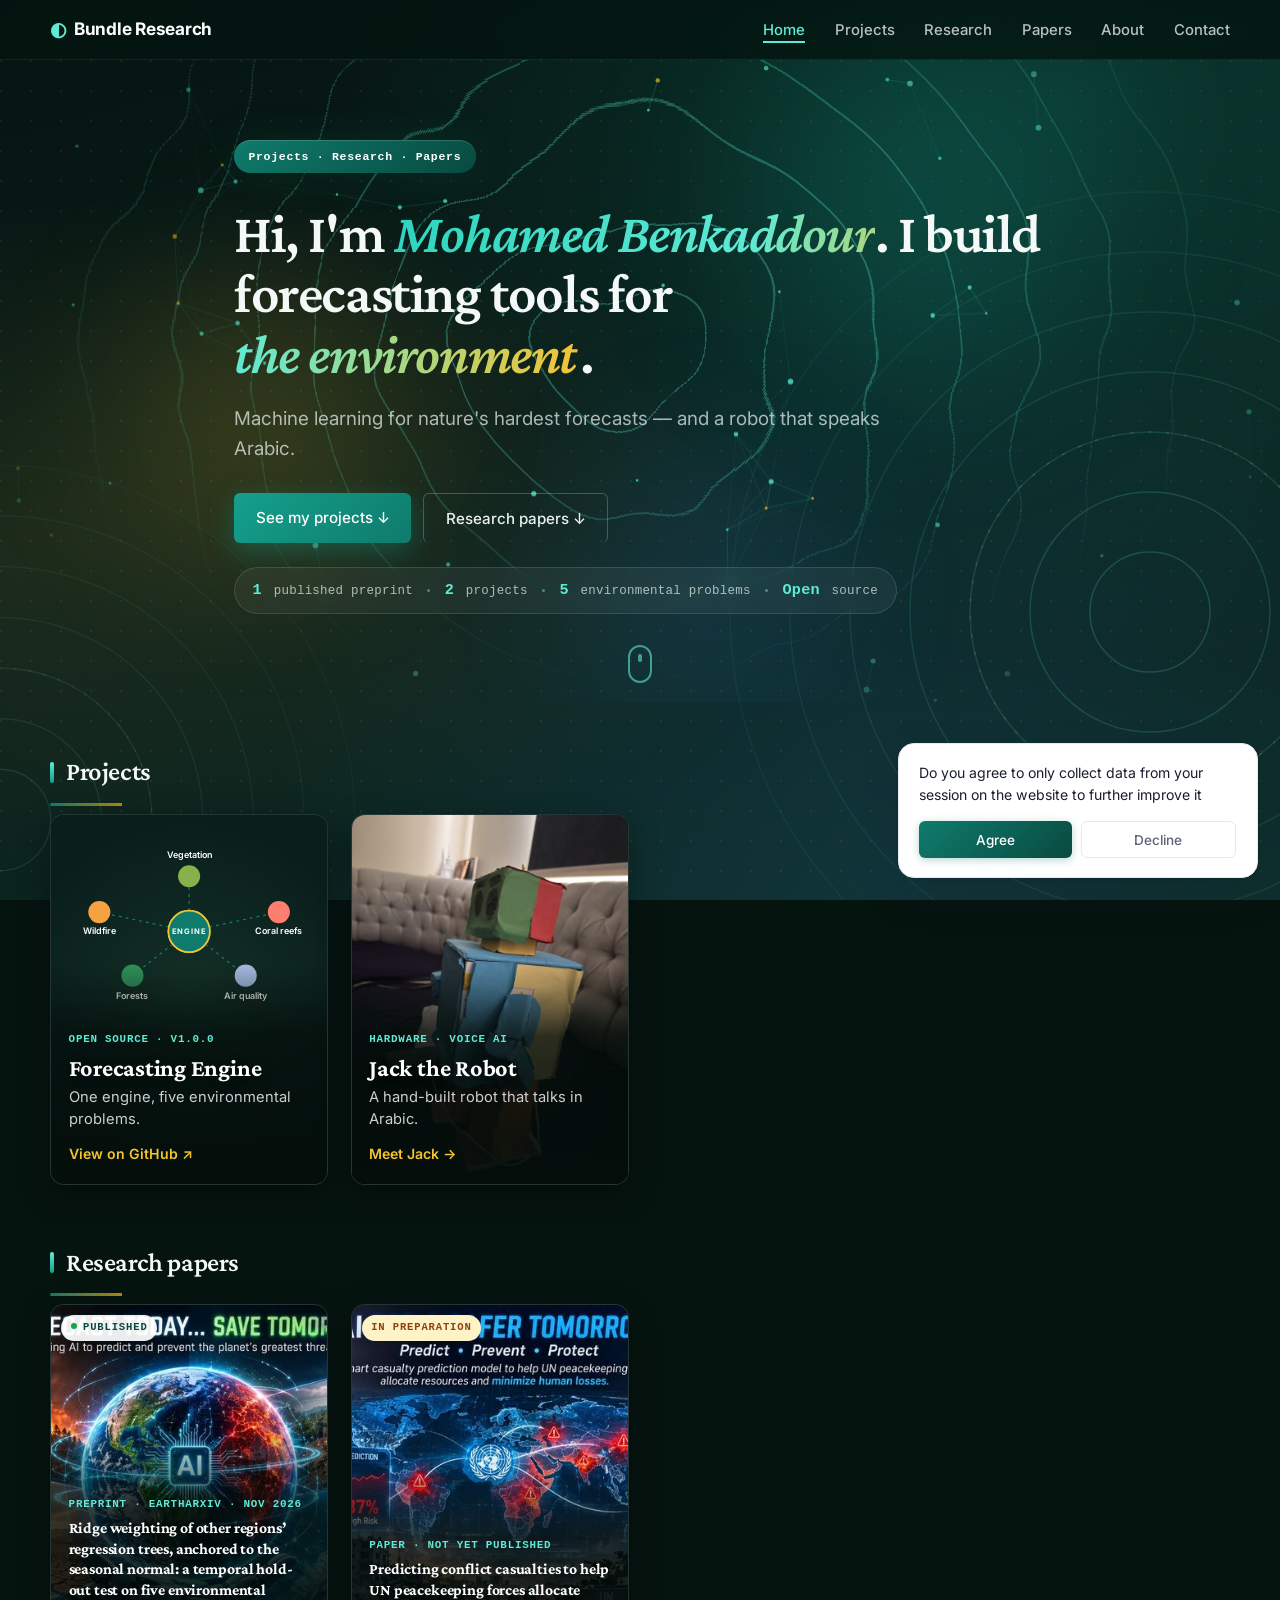
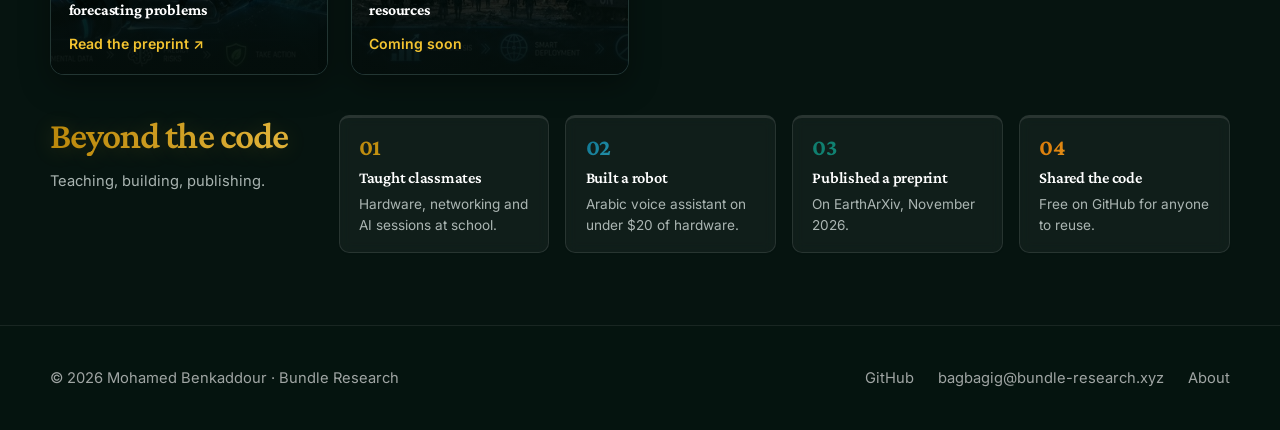
==== commit 2968711a: "Night look: dark home with fixed background, picture-first cards, phone menu - Home: night-green pag" ====
--- a/index.html
+++ b/index.html
@@ -48,9 +48,16 @@
 <link href="https://fonts.googleapis.com/css2?family=Inter:wght@400;500;600;700&family=Crimson+Pro:ital,wght@0,400;0,500;0,600;1,400&display=swap" rel="stylesheet">
 
 <link rel="stylesheet" href="style.css">
+<!-- Link preview picture (WhatsApp, email, social) -->
+<meta property="og:image" content="https://bundle-research.xyz/images/og-card.jpg">
+<meta property="og:image:width" content="1200">
+<meta property="og:image:height" content="630">
+<meta property="og:image:alt" content="Bundle Research — Mohamed Benkaddour: forecasting tools for the environment">
+<meta name="twitter:image" content="https://bundle-research.xyz/images/og-card.jpg">
 </head>
 <body class="home">
 <div class="scroll-progress" aria-hidden="true"></div>
+<div class="page-bg" aria-hidden="true"><div class="page-bg-rings a"></div><div class="page-bg-rings b"></div></div>
 
 <nav class="nav">
   <div class="nav-inner">
--- a/style.css
+++ b/style.css
@@ -3394,3 +3394,123 @@
   .hero-aurora span, .name-shimmer, .home .badge-mono::after, .scroll-cue span, .engine-node, .engine-ripple, .photo-card-badge::before, .home .team-impact-title, .rotator-word { animation: none !important; }
   .home .section-title::after { transition: none; }
 }
+
+/* ==========================================================================
+   v5.0 — Night theme: dark home with a fixed background, picture-first cards,
+   dark menu + footer on every page, dark ringed tops, phone menu button
+   ========================================================================== */
+:root { --night: #061410; --night-2: #0a1f1c; --night-3: #0c2a24; --glow: #5eead4; --on-night: #e8f1ee; --on-night-soft: rgba(232, 241, 238, 0.72); }
+
+/* ---------- Menu + footer: dark on every page ---------- */
+.nav, .nav.scrolled { background: rgba(6, 20, 16, 0.82); border-bottom: 1px solid rgba(255, 255, 255, 0.08); }
+.nav.scrolled { box-shadow: 0 6px 24px rgba(0, 0, 0, 0.35); }
+.nav-brand { color: #fff; }
+.nav-brand::before { color: var(--glow); }
+.nav-links a { color: rgba(255, 255, 255, 0.72); }
+.nav-links a:hover, .nav-links a.active { color: var(--glow); }
+.nav-links a::after { background: var(--glow); }
+footer { background: var(--night); border-top: 1px solid rgba(255, 255, 255, 0.08); }
+.footer-inner, .footer-links a { color: rgba(255, 255, 255, 0.62); }
+.footer-links a:hover { color: var(--glow); }
+
+/* ---------- Phone menu button (added by effects.js) ---------- */
+.nav-toggle { display: none; width: 42px; height: 42px; border: 1px solid rgba(255, 255, 255, 0.16); border-radius: 10px; background: rgba(255, 255, 255, 0.04); cursor: pointer; position: relative; padding: 0; }
+.nav-toggle span { position: absolute; left: 11px; right: 11px; height: 2px; border-radius: 2px; background: #fff; transition: transform var(--tx-base), opacity var(--tx-fast), top var(--tx-base); }
+.nav-toggle span:nth-child(1) { top: 14px; } .nav-toggle span:nth-child(2) { top: 20px; } .nav-toggle span:nth-child(3) { top: 26px; }
+.nav-open .nav-toggle span:nth-child(1) { top: 20px; transform: rotate(45deg); }
+.nav-open .nav-toggle span:nth-child(2) { opacity: 0; }
+.nav-open .nav-toggle span:nth-child(3) { top: 20px; transform: rotate(-45deg); }
+@media (max-width: 640px) {
+  .js .nav-inner { flex-direction: row; flex-wrap: wrap; align-items: center; justify-content: space-between; gap: 0; }
+  .js .nav-toggle { display: block; }
+  .js .nav-links { display: none; flex-basis: 100%; flex-direction: column; gap: 0; padding: 0.6rem 0 0.3rem; }
+  .js .nav-open .nav-links { display: flex; animation: menu-drop 0.28s cubic-bezier(0.16, 1, 0.3, 1); }
+  .js .nav-links li { border-top: 1px solid rgba(255, 255, 255, 0.07); }
+  .js .nav-links a { display: block; padding: 0.75rem 0.2rem; font-size: 1.02rem; }
+  .js .nav-links a::after { display: none; }
+}
+@keyframes menu-drop { from { opacity: 0; transform: translateY(-8px); } to { opacity: 1; transform: none; } }
+
+/* ---------- Dark ringed top on the pages that had a pale one ---------- */
+body:not(.home) .hero-home { color: #fff; padding: 4.5rem 1.5rem 3.75rem; margin-bottom: 2.5rem; }
+body:not(.home) .hero-home::before {
+  top: 0; bottom: 0; right: auto; left: 50%; width: 100vw; height: auto; transform: translateX(-50%);
+  filter: none; animation: none; border-radius: 0; z-index: -1;
+  background:
+    url('rings.svg') no-repeat right -140px center / 640px,
+    radial-gradient(ellipse at 80% 15%, rgba(20, 160, 140, 0.38), transparent 55%),
+    radial-gradient(ellipse at 8% 95%, rgba(244, 196, 48, 0.14), transparent 50%),
+    linear-gradient(160deg, var(--night), var(--night-3));
+}
+body:not(.home) .hero-home h1 { color: #fff; }
+body:not(.home) .hero-home h1 .accent { color: var(--glow); }
+body:not(.home) .hero-home .lede { color: var(--on-night-soft); }
+.hero-project::before { content: ""; position: absolute; inset: 0; background: url('rings.svg') no-repeat right -160px center / 680px; opacity: 0.75; pointer-events: none; z-index: 0; }
+.hero-project > .container-narrow { position: relative; z-index: 1; }
+
+/* ---------- Home: night page with a background that stays put ---------- */
+body.home { background: var(--night); background-image: none; color: var(--on-night); }
+.page-bg { position: fixed; inset: 0; z-index: -1; pointer-events: none; overflow: hidden;
+  background:
+    radial-gradient(ellipse at 85% 10%, rgba(20, 160, 140, 0.22), transparent 50%),
+    radial-gradient(ellipse at 5% 60%, rgba(244, 196, 48, 0.09), transparent 45%),
+    radial-gradient(ellipse at 70% 95%, rgba(56, 152, 236, 0.12), transparent 50%),
+    radial-gradient(circle at 1px 1px, rgba(255, 255, 255, 0.06) 1px, transparent 0) 0 0 / 30px 30px,
+    linear-gradient(165deg, var(--night) 0%, var(--night-2) 55%, var(--night-3) 100%);
+}
+.page-bg-rings { position: absolute; width: 900px; height: 900px; background: url('rings.svg') no-repeat center / contain; opacity: 0.55; }
+.page-bg-rings.a { right: -320px; top: 18%; animation: rings-turn 140s linear infinite; }
+.page-bg-rings.b { left: -380px; bottom: -300px; width: 760px; height: 760px; opacity: 0.4; animation: rings-turn 180s linear infinite reverse; }
+@keyframes rings-turn { to { transform: rotate(360deg); } }
+
+/* Home hero on the night background (rings kept, brighter) */
+.home .hero-topo-bg { color: var(--glow); opacity: 0.3; }
+.home .hero-home h1 { color: #f4f8f6; }
+.home .hero-home .lede { color: var(--on-night-soft); }
+.name-shimmer { background-image: linear-gradient(100deg, #2dd4bf 0%, var(--glow) 30%, #f4c430 50%, var(--glow) 70%, #2dd4bf 100%); }
+.rotator-word { background-image: linear-gradient(90deg, var(--glow), #f4c430); }
+.home .hero-home .btn-secondary { color: var(--on-night); border-color: rgba(255, 255, 255, 0.22); }
+.home .hero-home .btn-secondary:hover { background: rgba(255, 255, 255, 0.08); border-color: var(--glow); }
+.home .btn-primary { background: linear-gradient(135deg, #14a08c, #0f7b6c); box-shadow: 0 8px 26px rgba(20, 160, 140, 0.35); }
+.home .achievement-strip { background: rgba(255, 255, 255, 0.05); border-color: rgba(255, 255, 255, 0.12); color: var(--on-night-soft); }
+.home .achievement-strip strong { color: var(--glow); }
+.home .achievement-strip .dot-sep { background: var(--glow); }
+.scroll-cue { border-color: var(--glow) !important; }
+.scroll-cue span { background: var(--glow); }
+.home .section-title { color: #f4f8f6; }
+.home .section-title::before { background: linear-gradient(180deg, var(--glow), #14a08c); }
+
+/* Beyond the code on night */
+.home .team-impact-sub { color: var(--on-night-soft); }
+.home .team-card { background: rgba(255, 255, 255, 0.045); border-color: rgba(255, 255, 255, 0.1); backdrop-filter: blur(6px); -webkit-backdrop-filter: blur(6px); }
+.home .team-card-title { color: #fff; }
+.home .team-card-desc { color: var(--on-night-soft); }
+.home footer { margin-top: 3rem; background: rgba(6, 20, 16, 0.85); }
+
+/* ---------- Picture-first cards: picture fills the card, words on top ---------- */
+.card-grid { grid-template-columns: repeat(auto-fill, minmax(250px, 1fr)); }
+.photo-card { position: relative; aspect-ratio: 3 / 4; background: var(--night-2); border: 1px solid rgba(255, 255, 255, 0.1) !important; box-shadow: 0 10px 30px rgba(0, 0, 0, 0.35); }
+.photo-card-media { position: absolute; inset: 0; aspect-ratio: auto; }
+.photo-card-media svg { inset: 0 0 auto 0; height: 62%; }
+.photo-card-body { position: absolute; left: 0; right: 0; bottom: 0; z-index: 2; padding: 4rem 1.1rem 1.15rem; gap: 0.3rem;
+  background: linear-gradient(180deg, transparent 0%, rgba(4, 14, 11, 0.78) 32%, rgba(4, 14, 11, 0.96) 100%); }
+.photo-card-kicker { color: var(--glow); }
+.photo-card-title { color: #fff; font-size: 1.5rem; text-shadow: 0 2px 12px rgba(0, 0, 0, 0.45); }
+.photo-card-title.is-long { font-size: 0.98rem; line-height: 1.3; display: -webkit-box; -webkit-line-clamp: 5; -webkit-box-orient: vertical; overflow: hidden; }
+.photo-card-line { color: rgba(255, 255, 255, 0.8); }
+.photo-card-cta { color: #f4c430; padding-top: 0.45rem; }
+.photo-card:hover .photo-card-cta { color: #ffd966; }
+.photo-card-cta::after { content: ""; }
+.home .photo-card-media::after { display: none; }
+.home .photo-card:hover { box-shadow: 0 22px 50px rgba(0, 0, 0, 0.5), 0 0 0 1px rgba(94, 234, 212, 0.35); }
+
+@media (max-width: 640px) {
+  .page-bg-rings.a { width: 600px; height: 600px; right: -300px; }
+  .page-bg-rings.b { display: none; }
+  .card-grid { grid-template-columns: repeat(auto-fill, minmax(min(100%, 250px), 1fr)); }
+  .photo-card { aspect-ratio: 4 / 5; }
+}
+@media (prefers-reduced-motion: reduce) {
+  .page-bg-rings { animation: none !important; }
+  .js .nav-open .nav-links { animation: none; }
+}
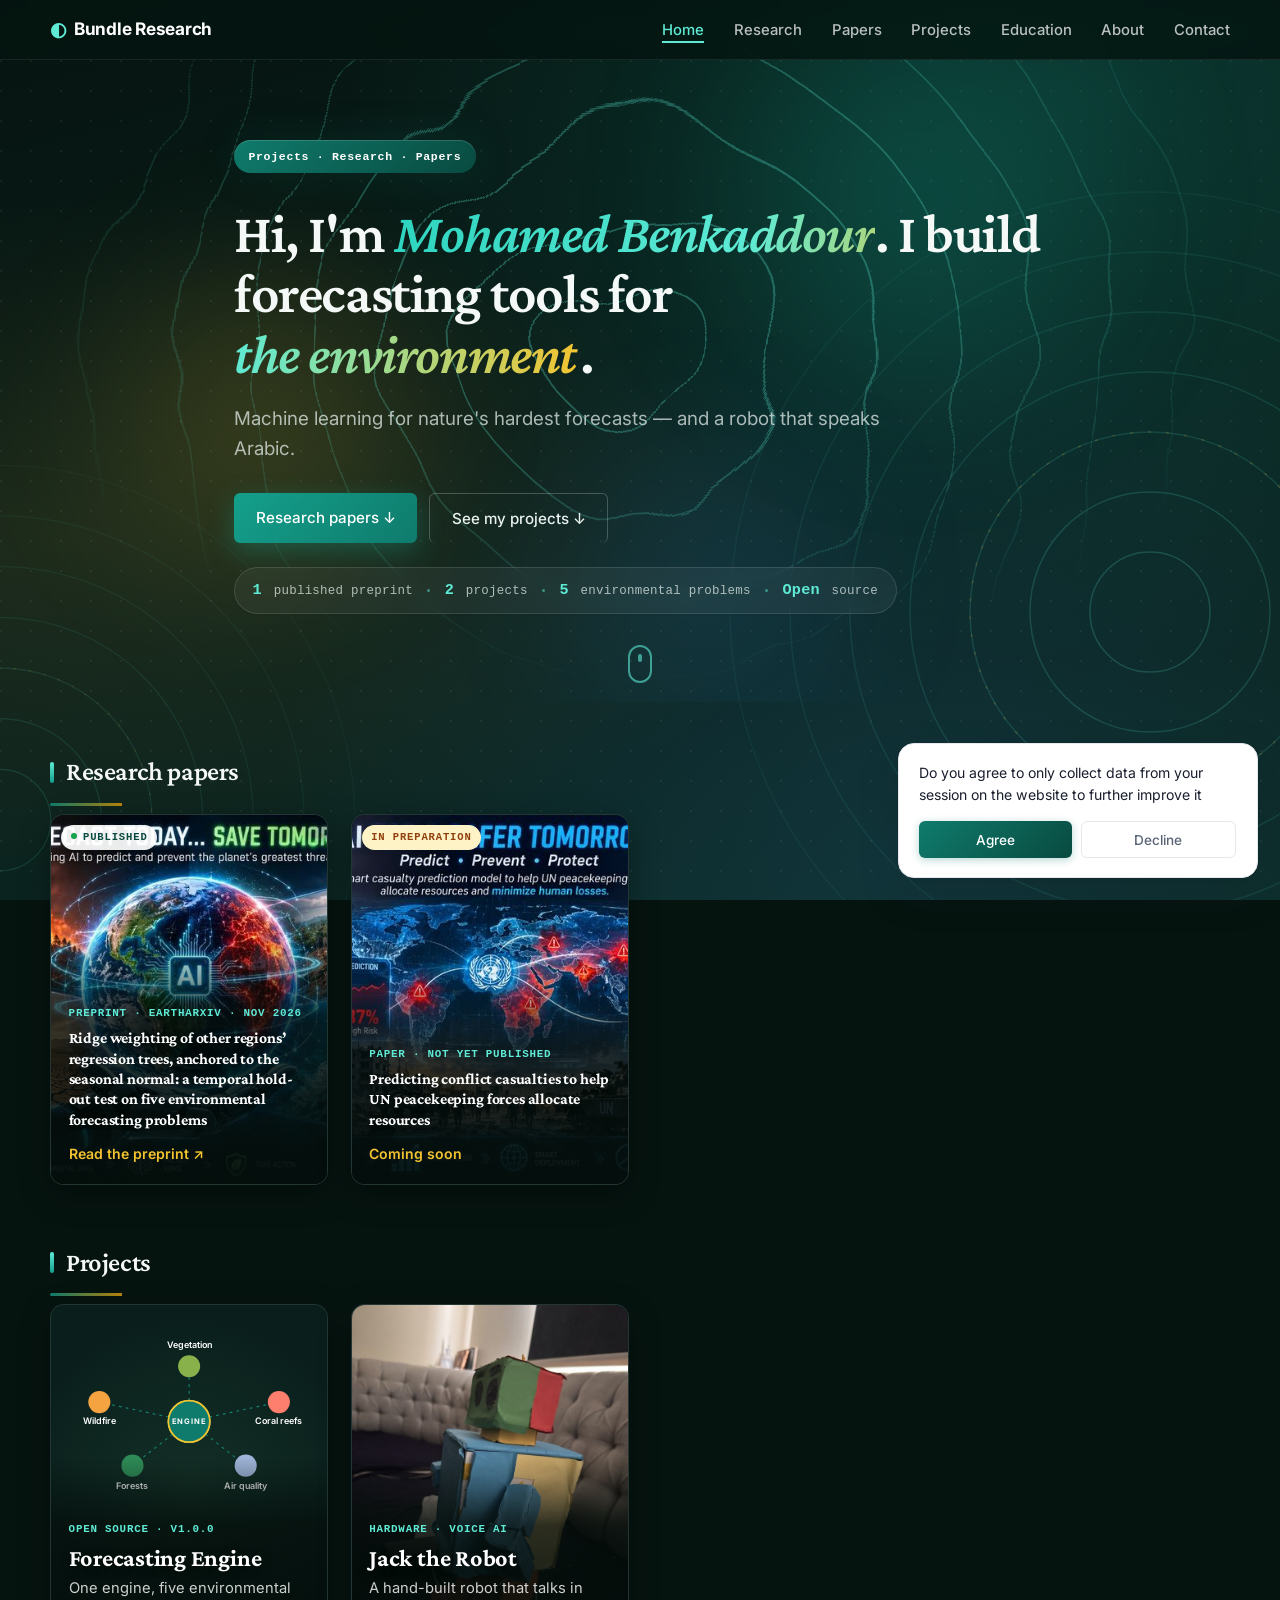
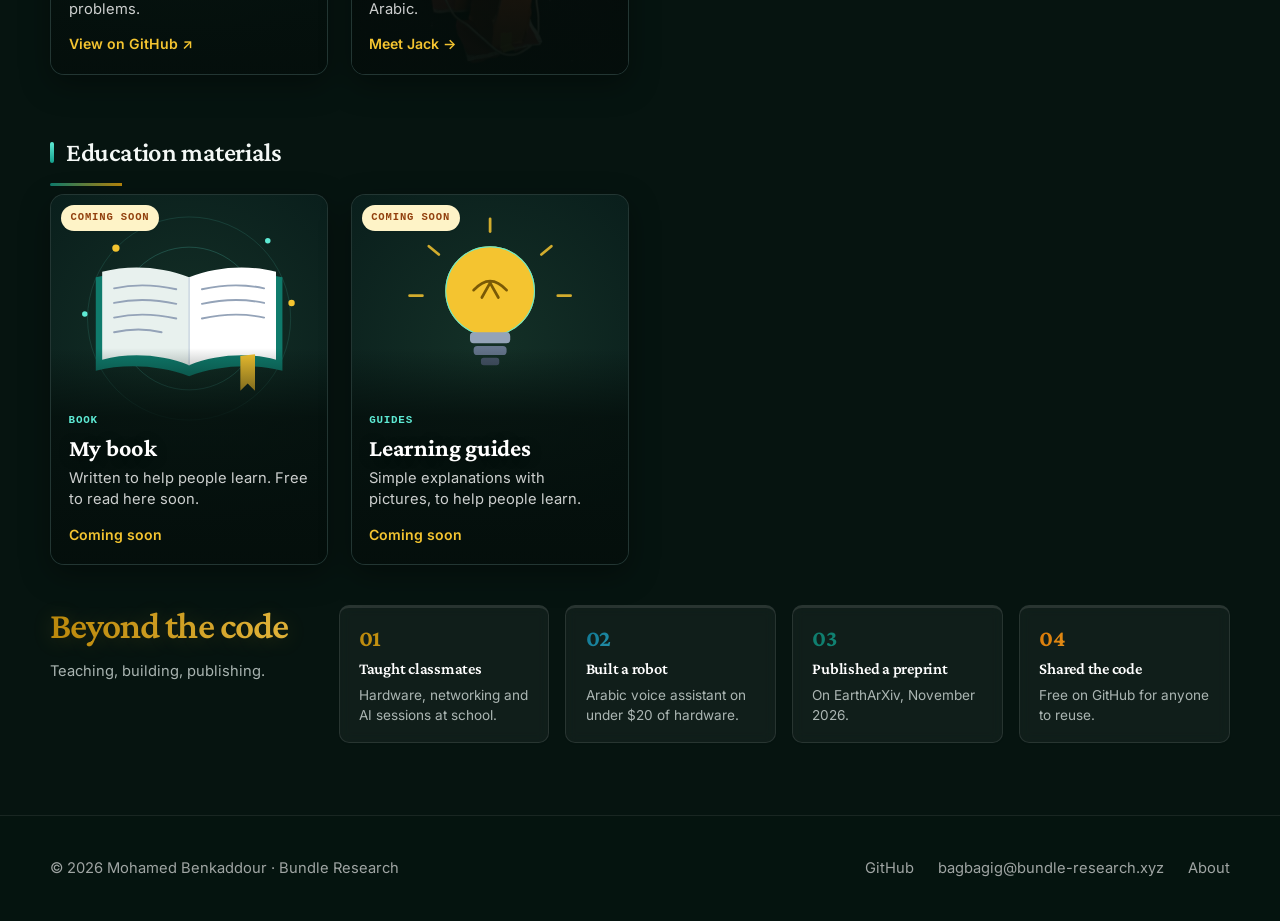
==== commit a34e6821: "Research papers first; new Education materials section - Home order: hero -> Research papers -> Proj" ====
--- a/index.html
+++ b/index.html
@@ -33,6 +33,8 @@
     'paper': '/publications.html',
     'papers': '/publications.html',
     'projects': '/#projects',
+    'education': '/#education',
+    'book': '/#education',
     'about': '/about.html',
     'jack': '/jack-the-robot.html'
   };
@@ -64,11 +66,12 @@
     <a href="/" class="nav-brand">Bundle Research</a>
     <ul class="nav-links">
       <li><a href="/" class="active">Home</a></li>
-      <li><a href="/#projects">Projects</a></li>
       <li><a href="research.html">Research</a></li>
       <li><a href="publications.html">Papers</a></li>
+      <li><a href="/#projects">Projects</a></li>
+      <li><a href="/#education">Education</a></li>
       <li><a href="about.html">About</a></li>
-      <li><a href="#contact-footer" onclick="document.getElementById('contact-footer').scrollIntoView({behavior:'smooth'});return false;">Contact</a></li>
+      <li><a href="/#contact-footer">Contact</a></li>
     </ul>
   </div>
 </nav>
@@ -100,8 +103,8 @@
   <h1 data-reveal data-reveal-delay="1">Hi, I'm <span class="accent name-shimmer">Mohamed Benkaddour</span>. I build forecasting tools for<br> <span class="rotator" data-words="the environment|coral reefs|forests|clean air|wildfire risk|safer communities"><span class="rotator-word">the environment</span></span>.</h1>
   <p class="lede" data-reveal data-reveal-delay="2">Machine learning for nature's hardest forecasts — and a robot that speaks Arabic.</p>
   <div class="ctas" data-reveal data-reveal-delay="3">
-    <a class="btn btn-primary" href="#projects">See my projects ↓</a>
-    <a class="btn btn-secondary" href="#papers">Research papers ↓</a>
+    <a class="btn btn-primary" href="#papers">Research papers ↓</a>
+    <a class="btn btn-secondary" href="#projects">See my projects ↓</a>
   </div>
   <!-- Achievement strip -->
   <div class="achievement-strip" data-reveal data-reveal-delay="4">
@@ -113,7 +116,40 @@
     <span class="dot-sep"></span>
     <span><strong>Open</strong> source</span>
   </div>
-  <a class="scroll-cue" href="#projects" aria-label="Scroll to projects"><span></span></a>
+  <a class="scroll-cue" href="#papers" aria-label="Scroll to research papers"><span></span></a>
+</section>
+
+<!-- RESEARCH PAPERS — same photo-card design as the projects -->
+<section class="container home-section" id="papers">
+  <h2 class="section-title" data-reveal>Research papers</h2>
+
+  <div class="card-grid">
+
+    <a class="photo-card" href="https://doi.org/10.31223/X5VR7D" target="_blank" rel="noopener" data-reveal>
+      <div class="photo-card-media">
+        <span class="photo-card-badge">Published</span>
+        <img src="images/paper-forecast.jpg" alt="Poster: Forecast today, save tomorrow — AI forecasting wildfires, deforestation, desertification and coral bleaching" width="800" height="450" loading="lazy">
+      </div>
+      <div class="photo-card-body">
+        <span class="photo-card-kicker">Preprint · EarthArXiv · Nov 2026</span>
+        <h3 class="photo-card-title is-long">Ridge weighting of other regions’ regression trees, anchored to the seasonal normal: a temporal hold-out test on five environmental forecasting problems</h3>
+        <span class="photo-card-cta">Read the preprint ↗</span>
+      </div>
+    </a>
+
+    <div class="photo-card" data-reveal data-reveal-delay="1">
+      <div class="photo-card-media">
+        <span class="photo-card-badge is-prep">In preparation</span>
+        <img src="images/paper-casualty.jpg" alt="Poster: AI for a safer tomorrow — predicting casualties to help UN peacekeeping forces" width="800" height="450" loading="lazy">
+      </div>
+      <div class="photo-card-body">
+        <span class="photo-card-kicker">Paper · Not yet published</span>
+        <h3 class="photo-card-title is-long">Predicting conflict casualties to help UN peacekeeping forces allocate resources</h3>
+        <span class="photo-card-cta">Coming soon</span>
+      </div>
+    </div>
+
+  </div>
 </section>
 
 <!-- PROJECTS — small photo cards, the first thing a visitor sees (grid has room for more) -->
@@ -173,32 +209,65 @@
   </div>
 </section>
 
-<!-- RESEARCH PAPERS — same photo-card design as the projects -->
-<section class="container home-section" id="papers">
-  <h2 class="section-title" data-reveal>Research papers</h2>
+<!-- EDUCATION MATERIALS — the book and learning materials (same photo-card design) -->
+<section class="container home-section" id="education">
+  <h2 class="section-title" data-reveal>Education materials</h2>
 
   <div class="card-grid">
 
-    <a class="photo-card" href="https://doi.org/10.31223/X5VR7D" target="_blank" rel="noopener" data-reveal>
-      <div class="photo-card-media">
-        <span class="photo-card-badge">Published</span>
-        <img src="images/paper-forecast.jpg" alt="Poster: Forecast today, save tomorrow — AI forecasting wildfires, deforestation, desertification and coral bleaching" width="800" height="450" loading="lazy">
-      </div>
-      <div class="photo-card-body">
-        <span class="photo-card-kicker">Preprint · EarthArXiv · Nov 2026</span>
-        <h3 class="photo-card-title is-long">Ridge weighting of other regions’ regression trees, anchored to the seasonal normal: a temporal hold-out test on five environmental forecasting problems</h3>
-        <span class="photo-card-cta">Read the preprint ↗</span>
-      </div>
-    </a>
+    <div class="photo-card" data-reveal>
+      <div class="photo-card-media" aria-hidden="true" style="background:radial-gradient(circle at 50% 40%, #143027 0%, #0a1f1c 75%)">
+        <span class="photo-card-badge is-prep">Coming soon</span>
+        <svg viewBox="0 0 300 250" preserveAspectRatio="xMidYMid meet" xmlns="http://www.w3.org/2000/svg">
+          <g fill="none" stroke="#5eead4" stroke-width="1">
+            <circle cx="150" cy="135" r="45" stroke-opacity="0.3"/>
+            <circle cx="150" cy="135" r="78" stroke-opacity="0.22"/>
+            <circle cx="150" cy="135" r="111" stroke-opacity="0.14"/>
+          </g>
+          <path d="M150 96 C118 84 80 82 48 90 L48 192 C80 184 118 186 150 198 C182 186 220 184 252 192 L252 90 C220 82 182 84 150 96 Z" fill="#0f7b6c"/>
+          <path d="M150 90 C120 78 85 76 55 84 L55 180 C85 172 120 174 150 186 Z" fill="#e8f1ee"/>
+          <path d="M150 90 C180 78 215 76 245 84 L245 180 C215 172 180 174 150 186 Z" fill="#ffffff"/>
+          <line x1="150" y1="90" x2="150" y2="186" stroke="#cbd5e1" stroke-width="1.5"/>
+          <g stroke="#94a3b8" stroke-width="2" stroke-linecap="round" fill="none">
+            <path d="M68 102 Q100 95 136 103"/><path d="M68 118 Q100 111 136 119"/><path d="M68 134 Q100 127 136 135"/><path d="M68 150 Q95 144 120 150"/>
+            <path d="M164 103 Q200 95 232 102"/><path d="M164 119 Q200 111 232 118"/><path d="M164 135 Q200 127 232 134"/>
+          </g>
+          <path d="M206 176 L206 214 L214 206 L222 214 L222 174 Z" fill="#f4c430"/>
+          <circle class="engine-node n1" cx="70" cy="58" r="4" fill="#f4c430"/>
+          <circle class="engine-node n3" cx="236" cy="50" r="3" fill="#5eead4"/>
+          <circle class="engine-node n5" cx="262" cy="118" r="3.5" fill="#f4c430"/>
+          <circle class="engine-node n2" cx="36" cy="130" r="3" fill="#5eead4"/>
+        </svg>
+      </div>
+      <div class="photo-card-body">
+        <span class="photo-card-kicker">Book</span>
+        <h3 class="photo-card-title">My book</h3>
+        <p class="photo-card-line">Written to help people learn. Free to read here soon.</p>
+        <span class="photo-card-cta">Coming soon</span>
+      </div>
+    </div>
 
     <div class="photo-card" data-reveal data-reveal-delay="1">
-      <div class="photo-card-media">
-        <span class="photo-card-badge is-prep">In preparation</span>
-        <img src="images/paper-casualty.jpg" alt="Poster: AI for a safer tomorrow — predicting casualties to help UN peacekeeping forces" width="800" height="450" loading="lazy">
-      </div>
-      <div class="photo-card-body">
-        <span class="photo-card-kicker">Paper · Not yet published</span>
-        <h3 class="photo-card-title is-long">Predicting conflict casualties to help UN peacekeeping forces allocate resources</h3>
+      <div class="photo-card-media" aria-hidden="true" style="background:radial-gradient(circle at 50% 40%, #143027 0%, #0a1f1c 75%)">
+        <span class="photo-card-badge is-prep">Coming soon</span>
+        <svg viewBox="0 0 300 250" preserveAspectRatio="xMidYMid meet" xmlns="http://www.w3.org/2000/svg">
+          <circle class="engine-ripple" cx="150" cy="105" r="48" fill="none" stroke="#f4c430" stroke-width="2"/>
+          <circle class="engine-ripple r2" cx="150" cy="105" r="48" fill="none" stroke="#5eead4" stroke-width="2"/>
+          <g stroke="#f4c430" stroke-width="3" stroke-linecap="round" opacity="0.85">
+            <line x1="150" y1="26" x2="150" y2="40"/><line x1="83" y1="56" x2="94" y2="65"/><line x1="217" y1="56" x2="206" y2="65"/>
+            <line x1="62" y1="110" x2="76" y2="110"/><line x1="238" y1="110" x2="224" y2="110"/>
+          </g>
+          <circle cx="150" cy="105" r="48" fill="#f4c430"/>
+          <path d="M132 104 Q150 84 168 104 M141 112 L150 96 L159 112" stroke="#7a5a06" stroke-width="3" fill="none" stroke-linecap="round" stroke-linejoin="round"/>
+          <rect x="128" y="150" width="44" height="12" rx="4" fill="#94a3b8"/>
+          <rect x="132" y="165" width="36" height="10" rx="4" fill="#64748b"/>
+          <rect x="140" y="178" width="20" height="8" rx="3" fill="#475569"/>
+        </svg>
+      </div>
+      <div class="photo-card-body">
+        <span class="photo-card-kicker">Guides</span>
+        <h3 class="photo-card-title">Learning guides</h3>
+        <p class="photo-card-line">Simple explanations with pictures, to help people learn.</p>
         <span class="photo-card-cta">Coming soon</span>
       </div>
     </div>
--- a/style.css
+++ b/style.css
@@ -3420,7 +3420,7 @@
 .nav-open .nav-toggle span:nth-child(1) { top: 20px; transform: rotate(45deg); }
 .nav-open .nav-toggle span:nth-child(2) { opacity: 0; }
 .nav-open .nav-toggle span:nth-child(3) { top: 20px; transform: rotate(-45deg); }
-@media (max-width: 640px) {
+@media (max-width: 900px) {
   .js .nav-inner { flex-direction: row; flex-wrap: wrap; align-items: center; justify-content: space-between; gap: 0; }
   .js .nav-toggle { display: block; }
   .js .nav-links { display: none; flex-basis: 100%; flex-direction: column; gap: 0; padding: 0.6rem 0 0.3rem; }
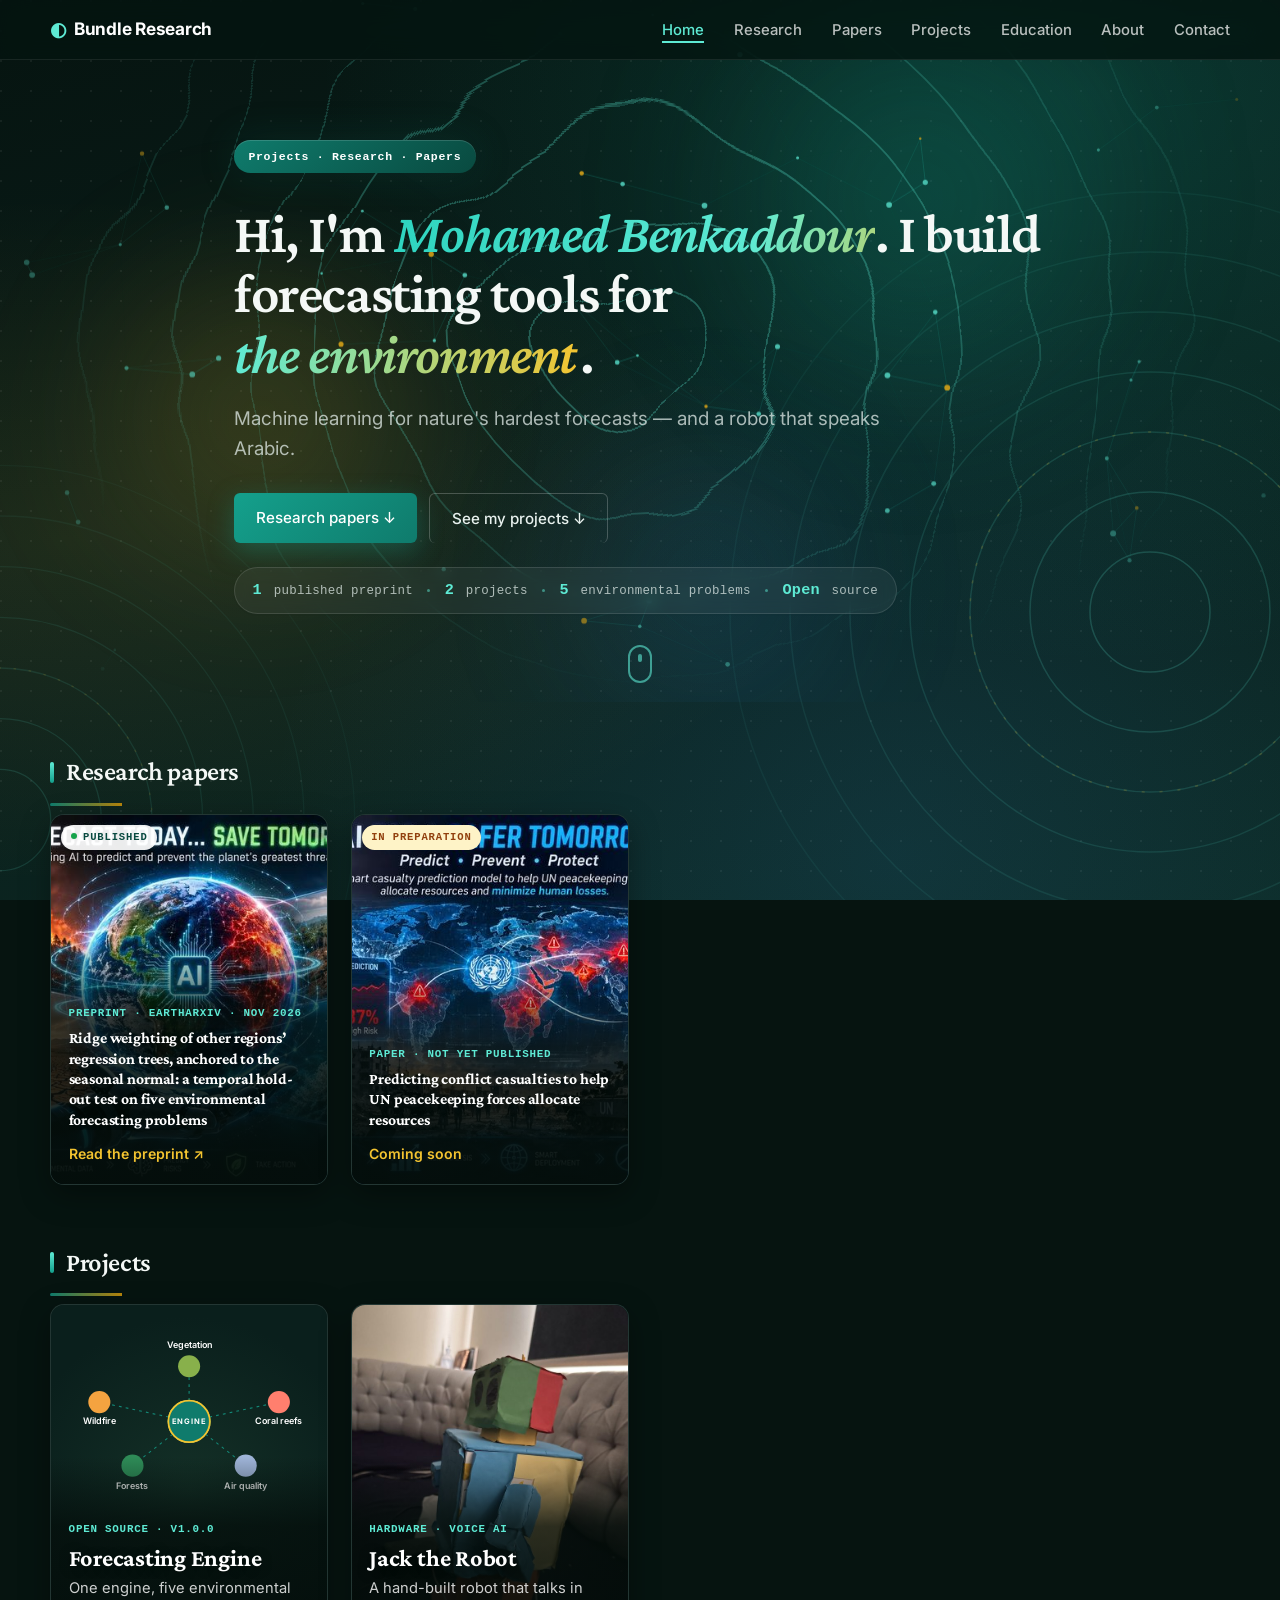
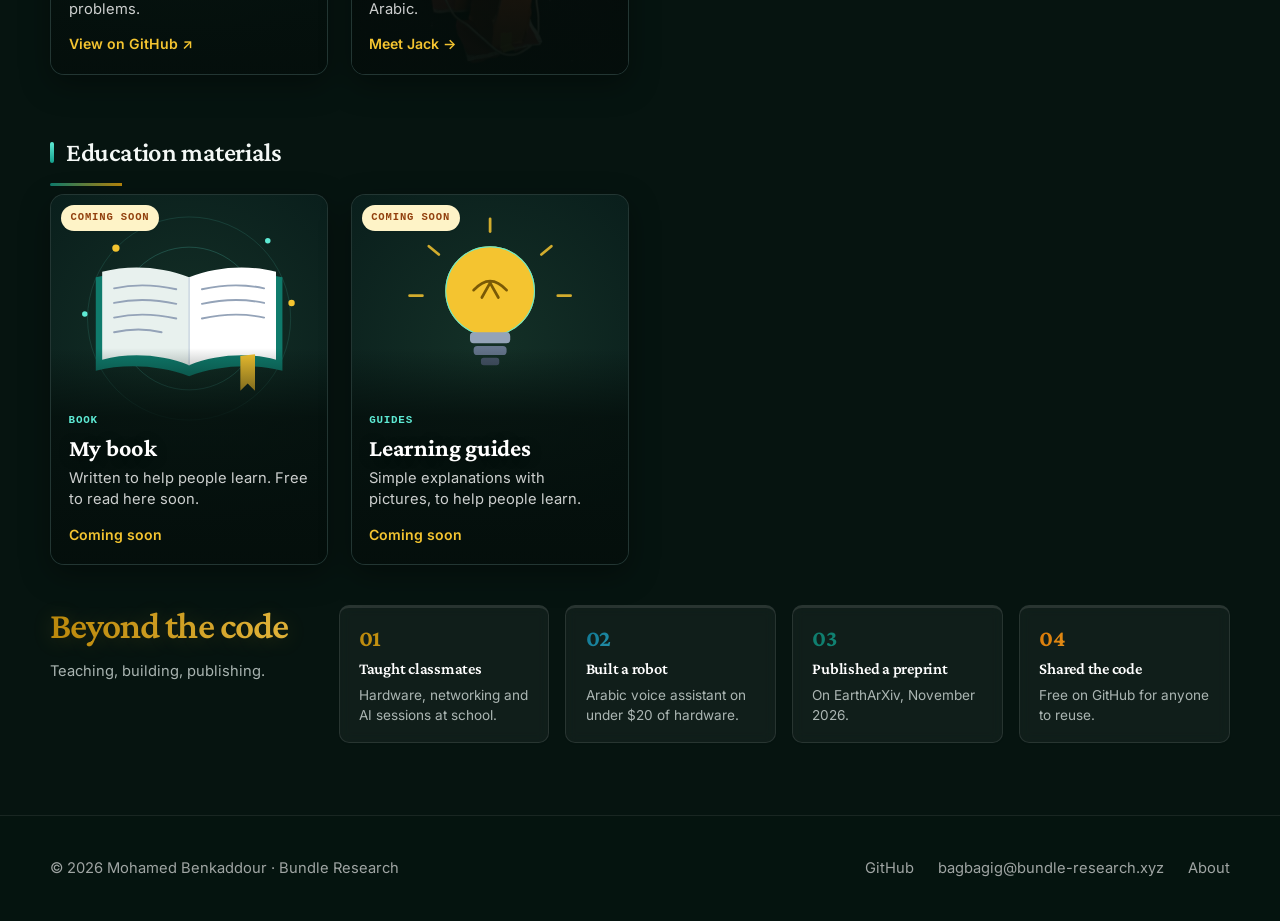
==== commit c64578b4: "Remove the bottom-right pop-ups (consent banner and feedback survey) - Stop loading consent.js on al" ====
--- a/index.html
+++ b/index.html
@@ -342,12 +342,6 @@
 <script defer src='https://static.cloudflareinsights.com/beacon.min.js' data-cf-beacon='{"token": "4aaf0ee4234e476abf6fdd8727459ccf"}'></script>
 <!-- End Cloudflare Web Analytics -->
 
-<!-- Consent banner + opt-in Microsoft Clarity (only loads if user agrees) -->
-<script src="consent.js" defer></script>
-
-<!-- Lightweight feedback survey (runs after consent is dismissed) -->
-<script src="surveys.js" defer></script>
-
 <!-- Scroll reveals + animated stat counters + nav-on-scroll shadow -->
 <script src="effects.js" defer></script>
 
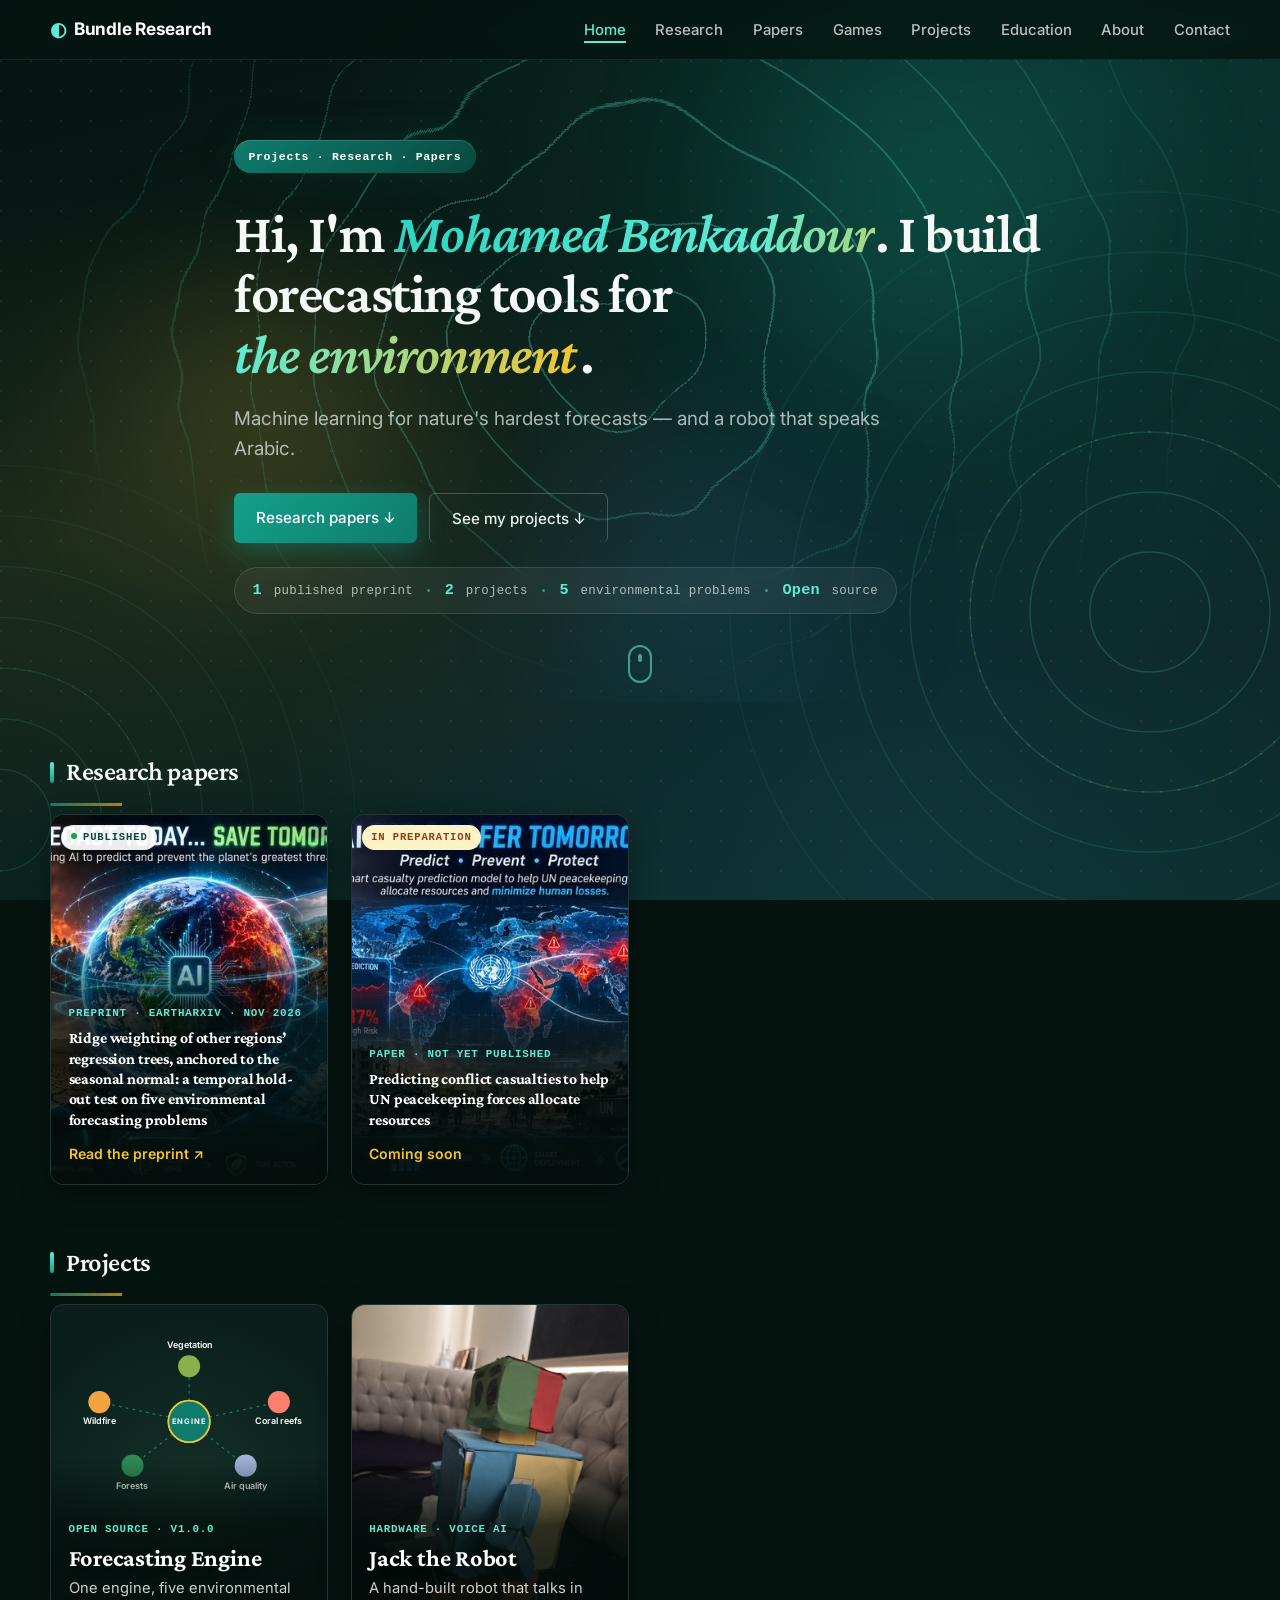
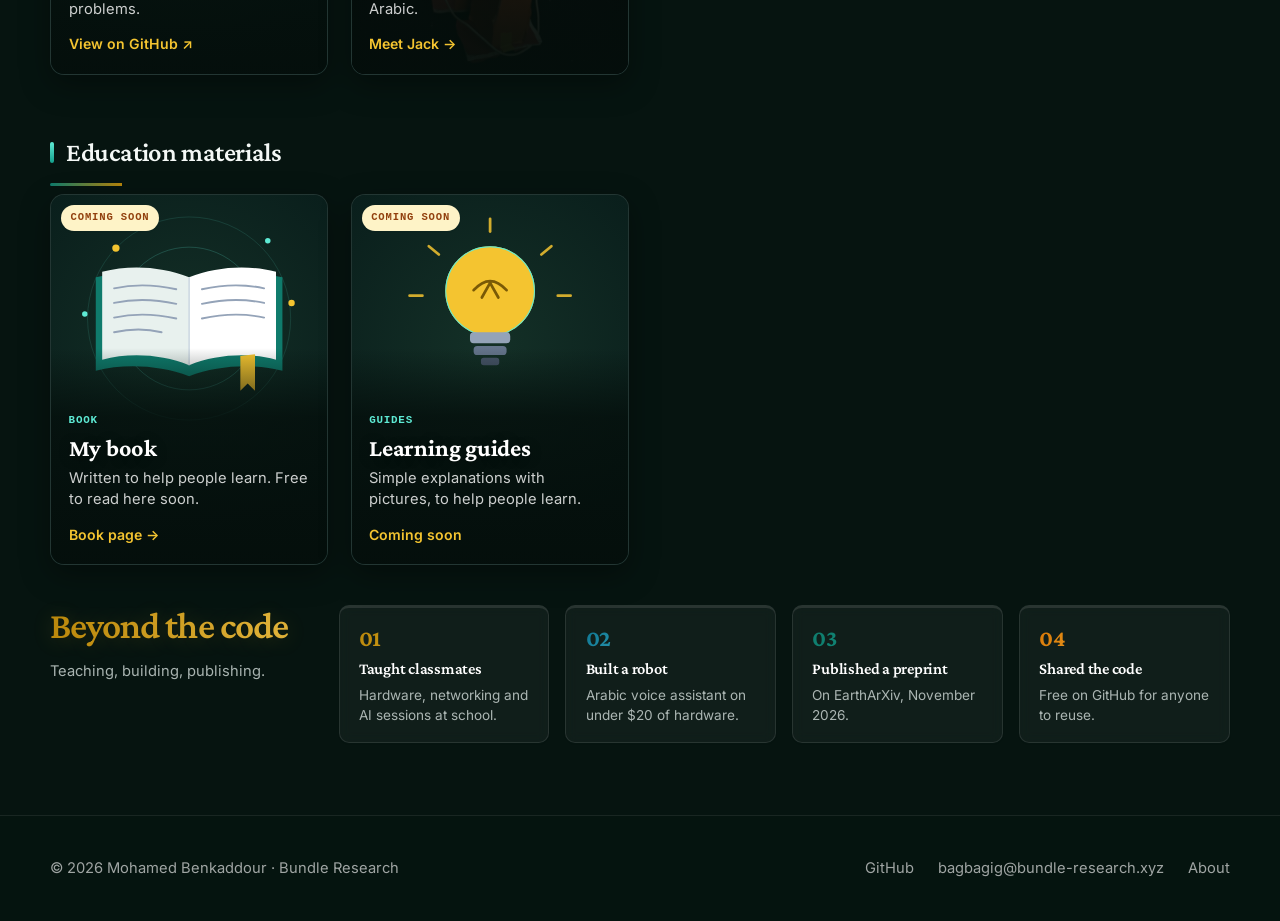
==== commit d8419886: "Add /book/ and /games/ placeholder pages; Games tab after Papers - /book/ and /games/: "Coming soon"" ====
--- a/index.html
+++ b/index.html
@@ -34,7 +34,8 @@
     'papers': '/publications.html',
     'projects': '/#projects',
     'education': '/#education',
-    'book': '/#education',
+    'book': '/book/',
+    'games': '/games/',
     'about': '/about.html',
     'jack': '/jack-the-robot.html'
   };
@@ -66,12 +67,13 @@
     <a href="/" class="nav-brand">Bundle Research</a>
     <ul class="nav-links">
       <li><a href="/" class="active">Home</a></li>
-      <li><a href="research.html">Research</a></li>
-      <li><a href="publications.html">Papers</a></li>
+      <li><a href="/research.html">Research</a></li>
+      <li><a href="/publications.html">Papers</a></li>
+      <li><a href="/games/">Games</a></li>
       <li><a href="/#projects">Projects</a></li>
       <li><a href="/#education">Education</a></li>
-      <li><a href="about.html">About</a></li>
-      <li><a href="/#contact-footer">Contact</a></li>
+      <li><a href="/about.html">About</a></li>
+      <li><a href="#contact-footer">Contact</a></li>
     </ul>
   </div>
 </nav>
@@ -215,7 +217,7 @@
 
   <div class="card-grid">
 
-    <div class="photo-card" data-reveal>
+    <a class="photo-card" href="/book/" data-reveal>
       <div class="photo-card-media" aria-hidden="true" style="background:radial-gradient(circle at 50% 40%, #143027 0%, #0a1f1c 75%)">
         <span class="photo-card-badge is-prep">Coming soon</span>
         <svg viewBox="0 0 300 250" preserveAspectRatio="xMidYMid meet" xmlns="http://www.w3.org/2000/svg">
@@ -243,9 +245,9 @@
         <span class="photo-card-kicker">Book</span>
         <h3 class="photo-card-title">My book</h3>
         <p class="photo-card-line">Written to help people learn. Free to read here soon.</p>
-        <span class="photo-card-cta">Coming soon</span>
-      </div>
-    </div>
+        <span class="photo-card-cta">Book page →</span>
+      </div>
+    </a>
 
     <div class="photo-card" data-reveal data-reveal-delay="1">
       <div class="photo-card-media" aria-hidden="true" style="background:radial-gradient(circle at 50% 40%, #143027 0%, #0a1f1c 75%)">
--- a/style.css
+++ b/style.css
@@ -3420,7 +3420,7 @@
 .nav-open .nav-toggle span:nth-child(1) { top: 20px; transform: rotate(45deg); }
 .nav-open .nav-toggle span:nth-child(2) { opacity: 0; }
 .nav-open .nav-toggle span:nth-child(3) { top: 20px; transform: rotate(-45deg); }
-@media (max-width: 900px) {
+@media (max-width: 1040px) {
   .js .nav-inner { flex-direction: row; flex-wrap: wrap; align-items: center; justify-content: space-between; gap: 0; }
   .js .nav-toggle { display: block; }
   .js .nav-links { display: none; flex-basis: 100%; flex-direction: column; gap: 0; padding: 0.6rem 0 0.3rem; }
@@ -3514,3 +3514,10 @@
   .page-bg-rings { animation: none !important; }
   .js .nav-open .nav-links { animation: none; }
 }
+
+/* v5.2 — placeholder pages (/book/, /games/) */
+.coming-soon { text-align: center; padding: 2.5rem 1.5rem 3rem; margin: 0 auto 2rem; max-width: 620px; background: var(--card); border: 1px dashed #b7c6c1; border-radius: 18px; box-shadow: var(--shadow-sm); }
+.coming-soon-art svg { width: min(100%, 300px); height: auto; display: block; margin: 0 auto 1.25rem; }
+.coming-soon-title { font-family: var(--font-serif); font-size: 1.7rem; margin: 0.9rem 0 0.4rem; }
+.coming-soon-text { color: var(--muted); margin: 0 auto 1.5rem; max-width: 440px; }
+.coming-soon .btn-primary { color: #fff !important; border-bottom: none !important; }
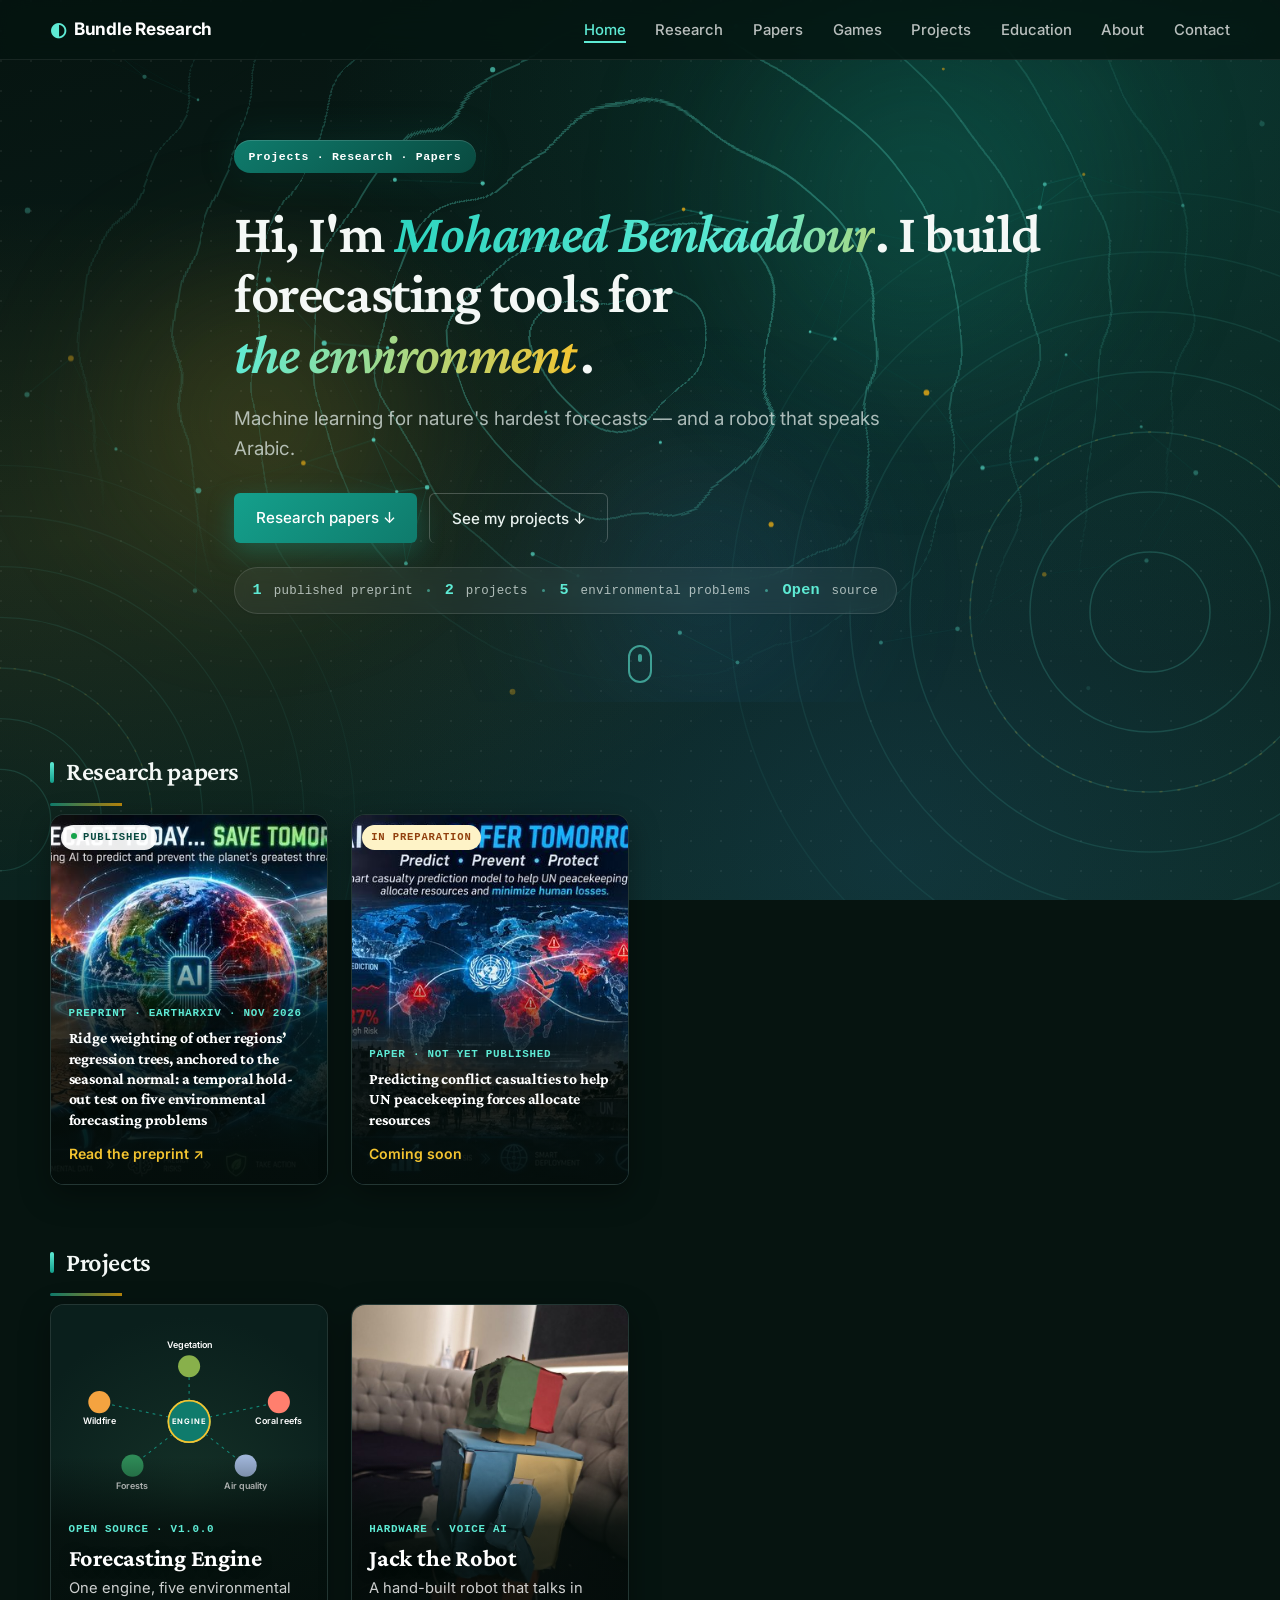
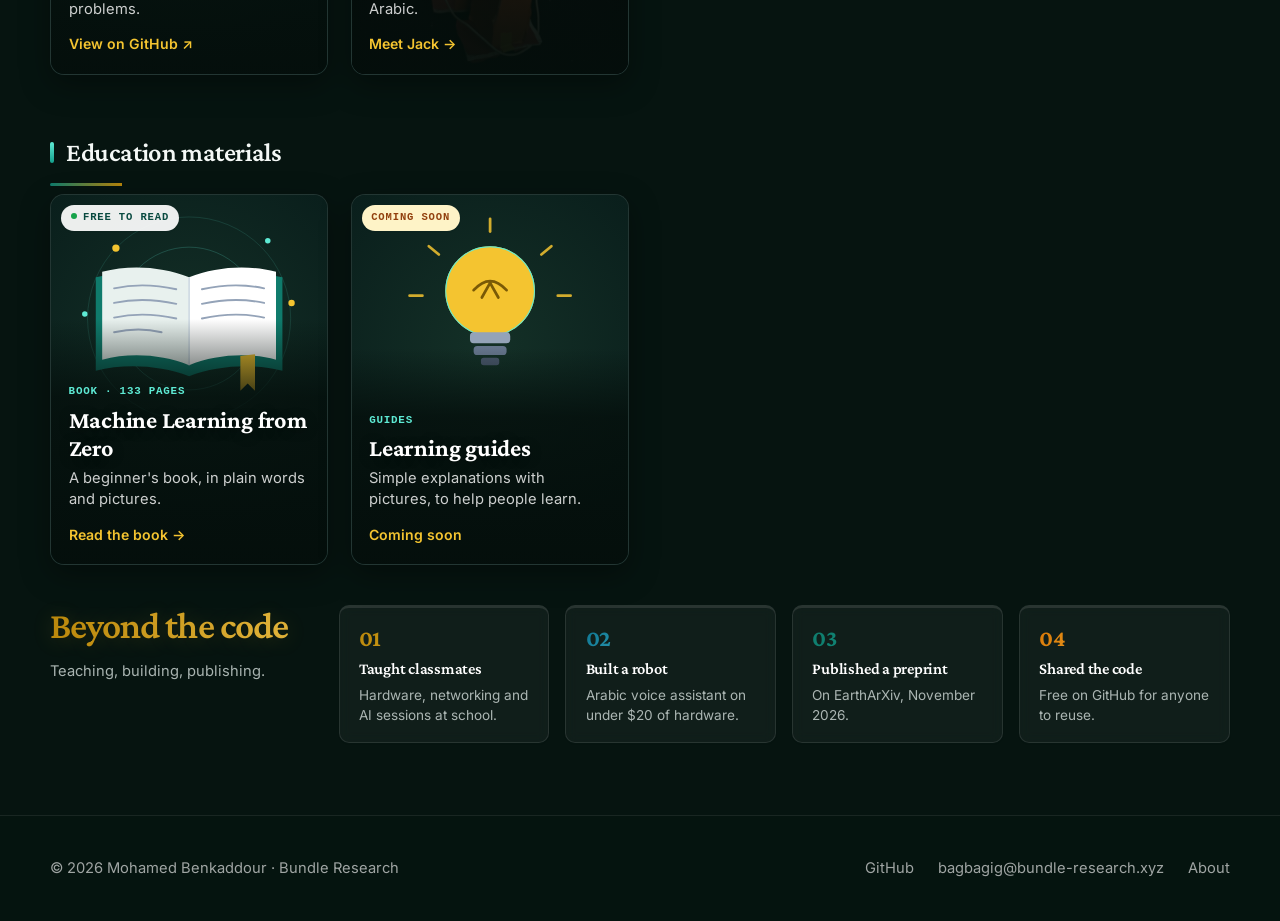
==== commit 77010f69: "Publish the book: Machine Learning from Zero (read online or download) - book/machine-learning-from-" ====
--- a/index.html
+++ b/index.html
@@ -219,7 +219,7 @@
 
     <a class="photo-card" href="/book/" data-reveal>
       <div class="photo-card-media" aria-hidden="true" style="background:radial-gradient(circle at 50% 40%, #143027 0%, #0a1f1c 75%)">
-        <span class="photo-card-badge is-prep">Coming soon</span>
+        <span class="photo-card-badge">Free to read</span>
         <svg viewBox="0 0 300 250" preserveAspectRatio="xMidYMid meet" xmlns="http://www.w3.org/2000/svg">
           <g fill="none" stroke="#5eead4" stroke-width="1">
             <circle cx="150" cy="135" r="45" stroke-opacity="0.3"/>
@@ -242,10 +242,10 @@
         </svg>
       </div>
       <div class="photo-card-body">
-        <span class="photo-card-kicker">Book</span>
-        <h3 class="photo-card-title">My book</h3>
-        <p class="photo-card-line">Written to help people learn. Free to read here soon.</p>
-        <span class="photo-card-cta">Book page →</span>
+        <span class="photo-card-kicker">Book · 133 pages</span>
+        <h3 class="photo-card-title">Machine Learning from Zero</h3>
+        <p class="photo-card-line">A beginner's book, in plain words and pictures.</p>
+        <span class="photo-card-cta">Read the book →</span>
       </div>
     </a>
 
--- a/style.css
+++ b/style.css
@@ -3521,3 +3521,34 @@
 .coming-soon-title { font-family: var(--font-serif); font-size: 1.7rem; margin: 0.9rem 0 0.4rem; }
 .coming-soon-text { color: var(--muted); margin: 0 auto 1.5rem; max-width: 440px; }
 .coming-soon .btn-primary { color: #fff !important; border-bottom: none !important; }
+
+/* v5.3 — book page: online reader */
+.book-meta { margin: 1rem 0 0; font-family: var(--font-mono); font-size: 0.78rem; color: rgba(232, 241, 238, 0.6); letter-spacing: 0.03em; }
+body:not(.home) .hero-home .btn-secondary { color: var(--on-night); border-color: rgba(255, 255, 255, 0.25); }
+body:not(.home) .hero-home .btn-secondary:hover { background: rgba(255, 255, 255, 0.08); border-color: var(--glow); }
+.reader-wrap { position: relative; margin-top: -2.5rem; padding: 0 0 3rem; background: #e9eeec; scroll-margin-top: 60px; }
+.reader-bar { position: sticky; top: 60px; z-index: 50; background: rgba(6, 20, 16, 0.92); backdrop-filter: blur(10px); -webkit-backdrop-filter: blur(10px); border-bottom: 1px solid rgba(255, 255, 255, 0.08); }
+.reader-bar-inner { max-width: 900px; margin: 0 auto; padding: 0.55rem 1rem; display: flex; align-items: center; justify-content: space-between; gap: 0.75rem; color: var(--on-night); font-size: 0.9rem; }
+.reader-zoom { display: inline-flex; align-items: center; gap: 0.35rem; }
+.reader-zoom button { width: 32px; height: 32px; border-radius: 8px; border: 1px solid rgba(255, 255, 255, 0.2); background: rgba(255, 255, 255, 0.06); color: #fff; font-size: 1.1rem; line-height: 1; cursor: pointer; }
+.reader-zoom button:hover { border-color: var(--glow); }
+#reader-zoom-level { min-width: 3.2em; text-align: center; font-family: var(--font-mono); font-size: 0.8rem; color: var(--on-night-soft); }
+.reader-goto { display: inline-flex; align-items: center; gap: 0.35rem; color: var(--on-night-soft); }
+.reader-goto input { width: 3.6em; padding: 0.3rem 0.35rem; border-radius: 7px; border: 1px solid rgba(255, 255, 255, 0.2); background: rgba(255, 255, 255, 0.06); color: #fff; font: inherit; text-align: center; -moz-appearance: textfield; }
+.reader-goto input::-webkit-outer-spin-button, .reader-goto input::-webkit-inner-spin-button { -webkit-appearance: none; margin: 0; }
+.reader-download { color: #0a1f1c !important; background: #f4c430; border-radius: 999px; padding: 0.4rem 0.9rem; font-weight: 600; text-decoration: none; border-bottom: none !important; white-space: nowrap; }
+.reader-download:hover { background: #ffd966; }
+.reader-status { text-align: center; color: var(--muted); padding: 2rem 1rem 0; margin: 0; }
+.reader-pages { display: flex; flex-direction: column; align-items: center; gap: 1.1rem; padding: 1.5rem 0.75rem 0; overflow-x: auto; }
+.reader-page { position: relative; flex: none; background: #fff; box-shadow: 0 2px 6px rgba(15, 30, 40, 0.08), 0 12px 28px rgba(15, 30, 40, 0.12); border-radius: 3px; overflow: hidden; }
+.reader-page::before { content: ""; position: absolute; inset: 0; background: linear-gradient(90deg, #f3f5f4 25%, #fafbfa 50%, #f3f5f4 75%); background-size: 200% 100%; animation: page-shimmer 1.4s linear infinite; }
+.reader-page.is-drawn::before { display: none; }
+.reader-page canvas { position: relative; display: block; width: 100%; height: 100%; }
+.reader-page-num { position: absolute; right: 8px; bottom: 6px; font-family: var(--font-mono); font-size: 0.68rem; color: #9aa5a1; }
+@keyframes page-shimmer { to { background-position: -200% 0; } }
+@media (max-width: 640px) {
+  .reader-bar { top: 64px; }
+  .reader-download span { display: none; }
+  .reader-pages { padding: 1rem 0.4rem 0; gap: 0.7rem; }
+}
+@media (prefers-reduced-motion: reduce) { .reader-page::before { animation: none; } }
